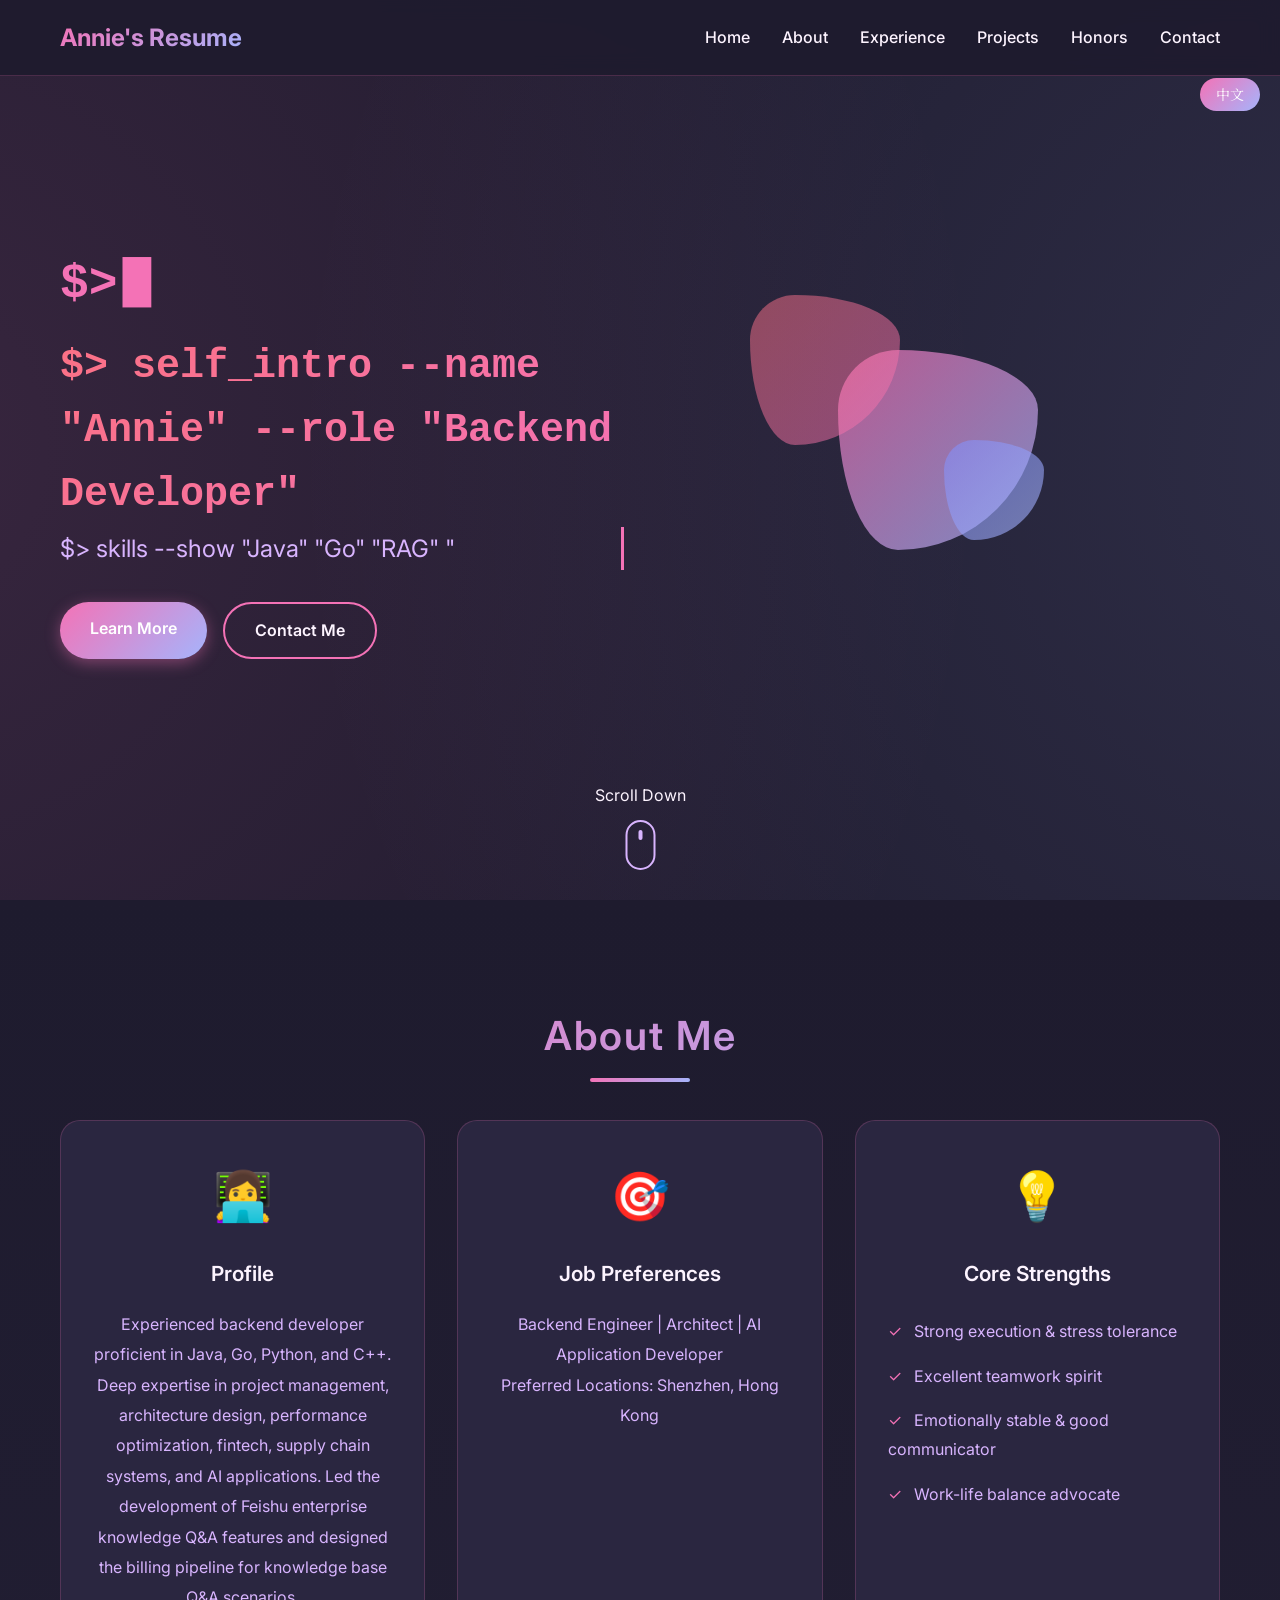
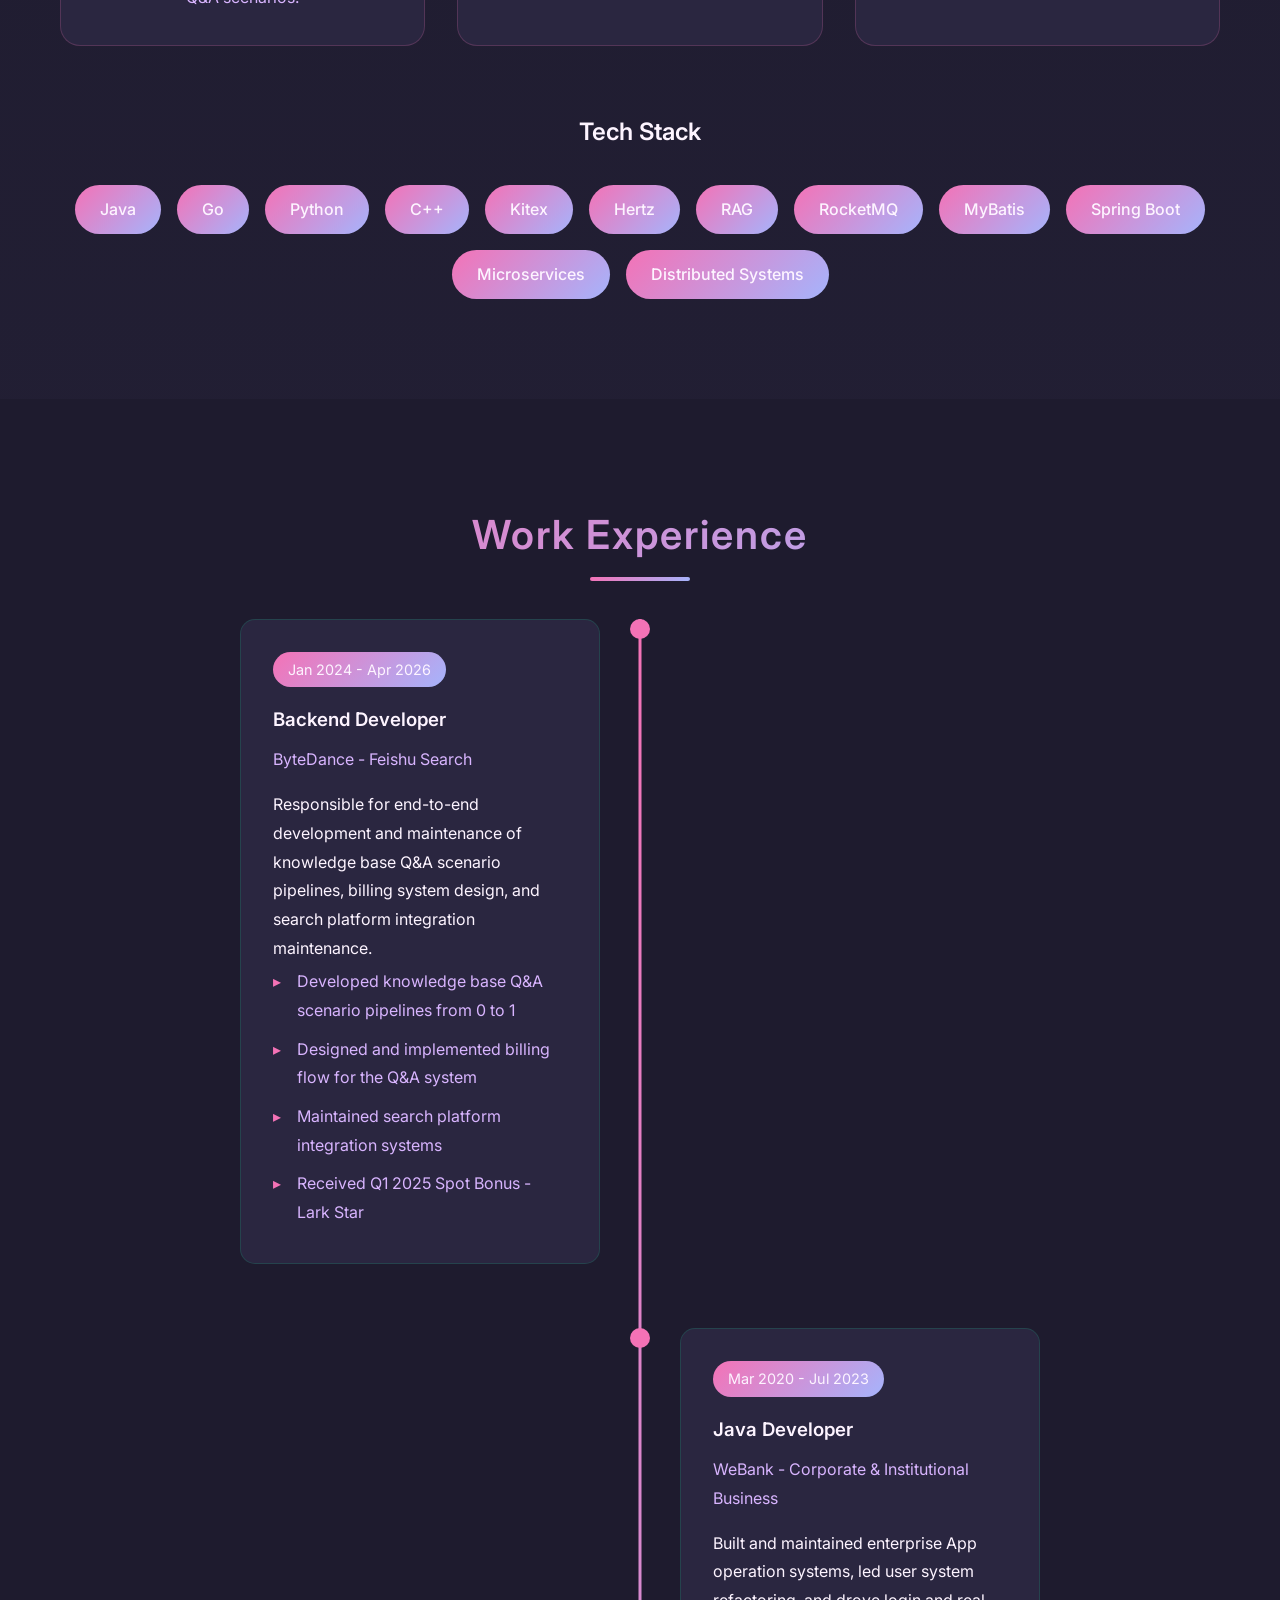
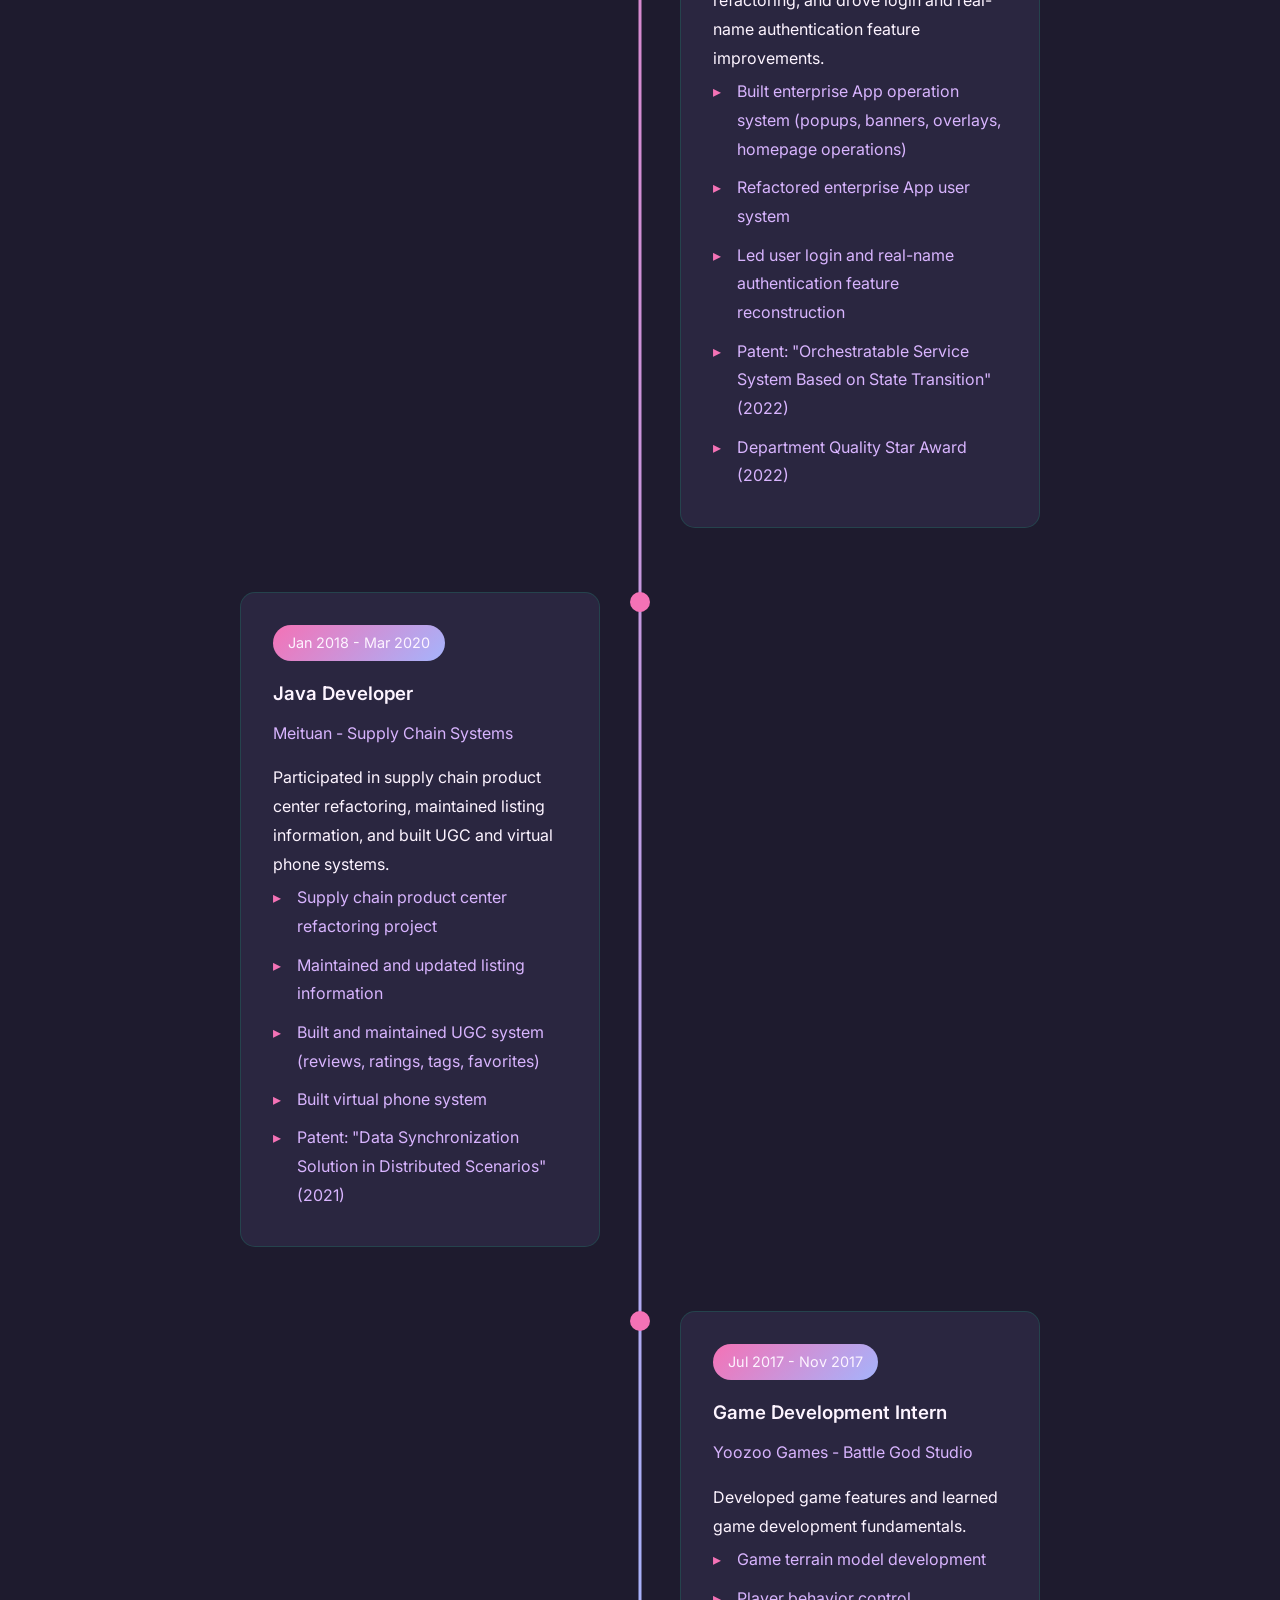
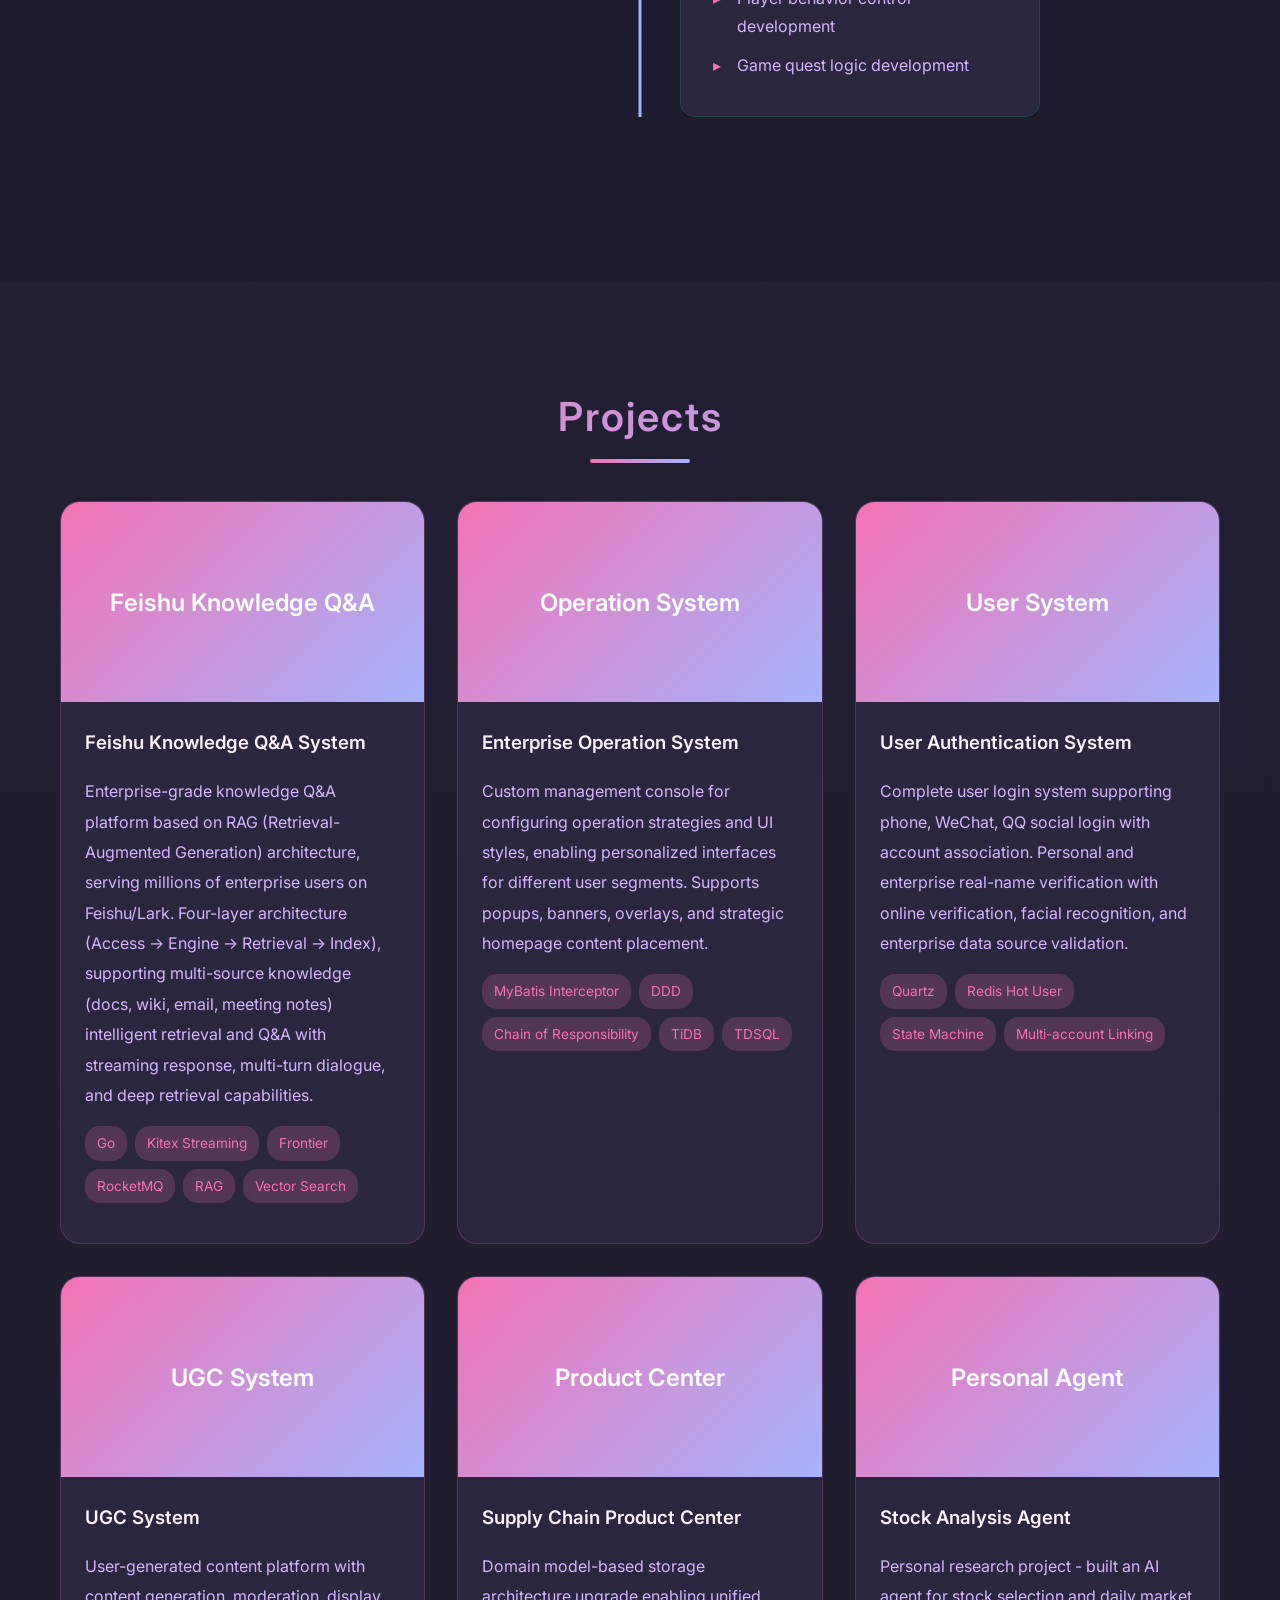
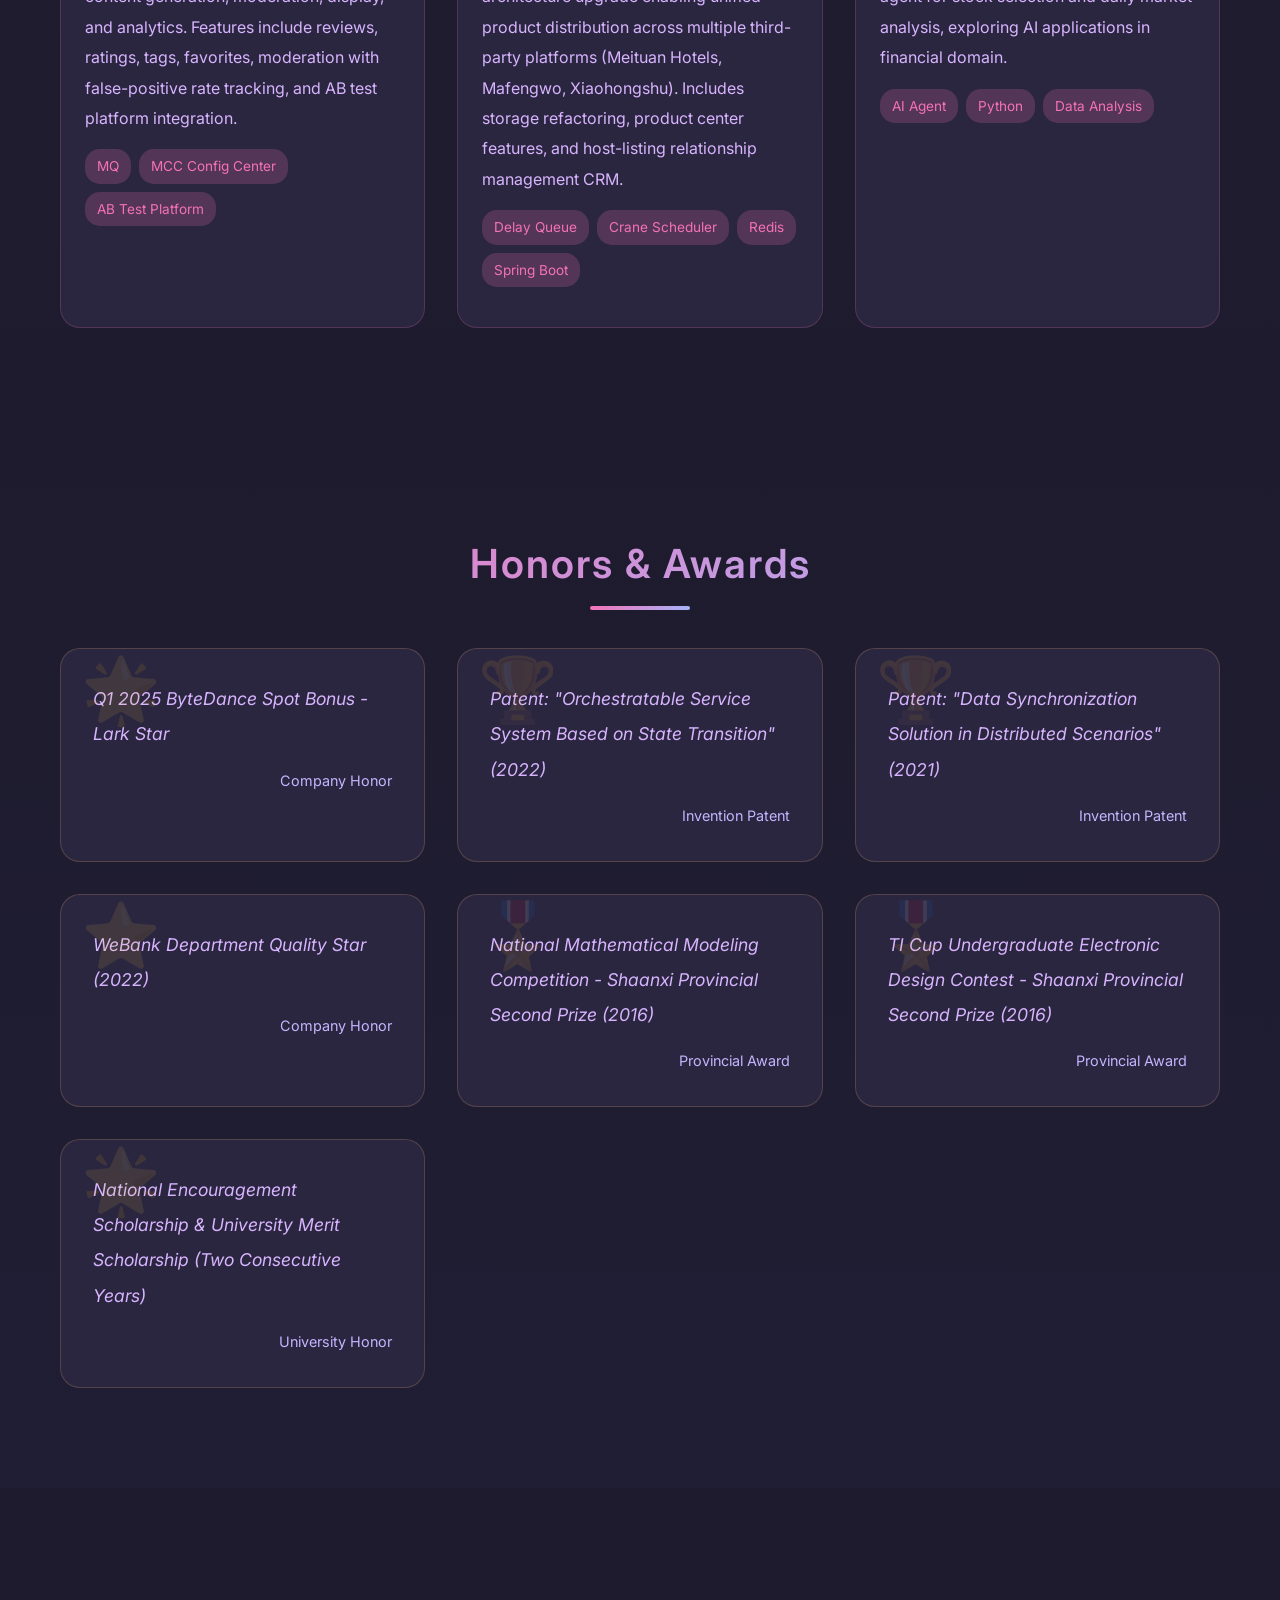
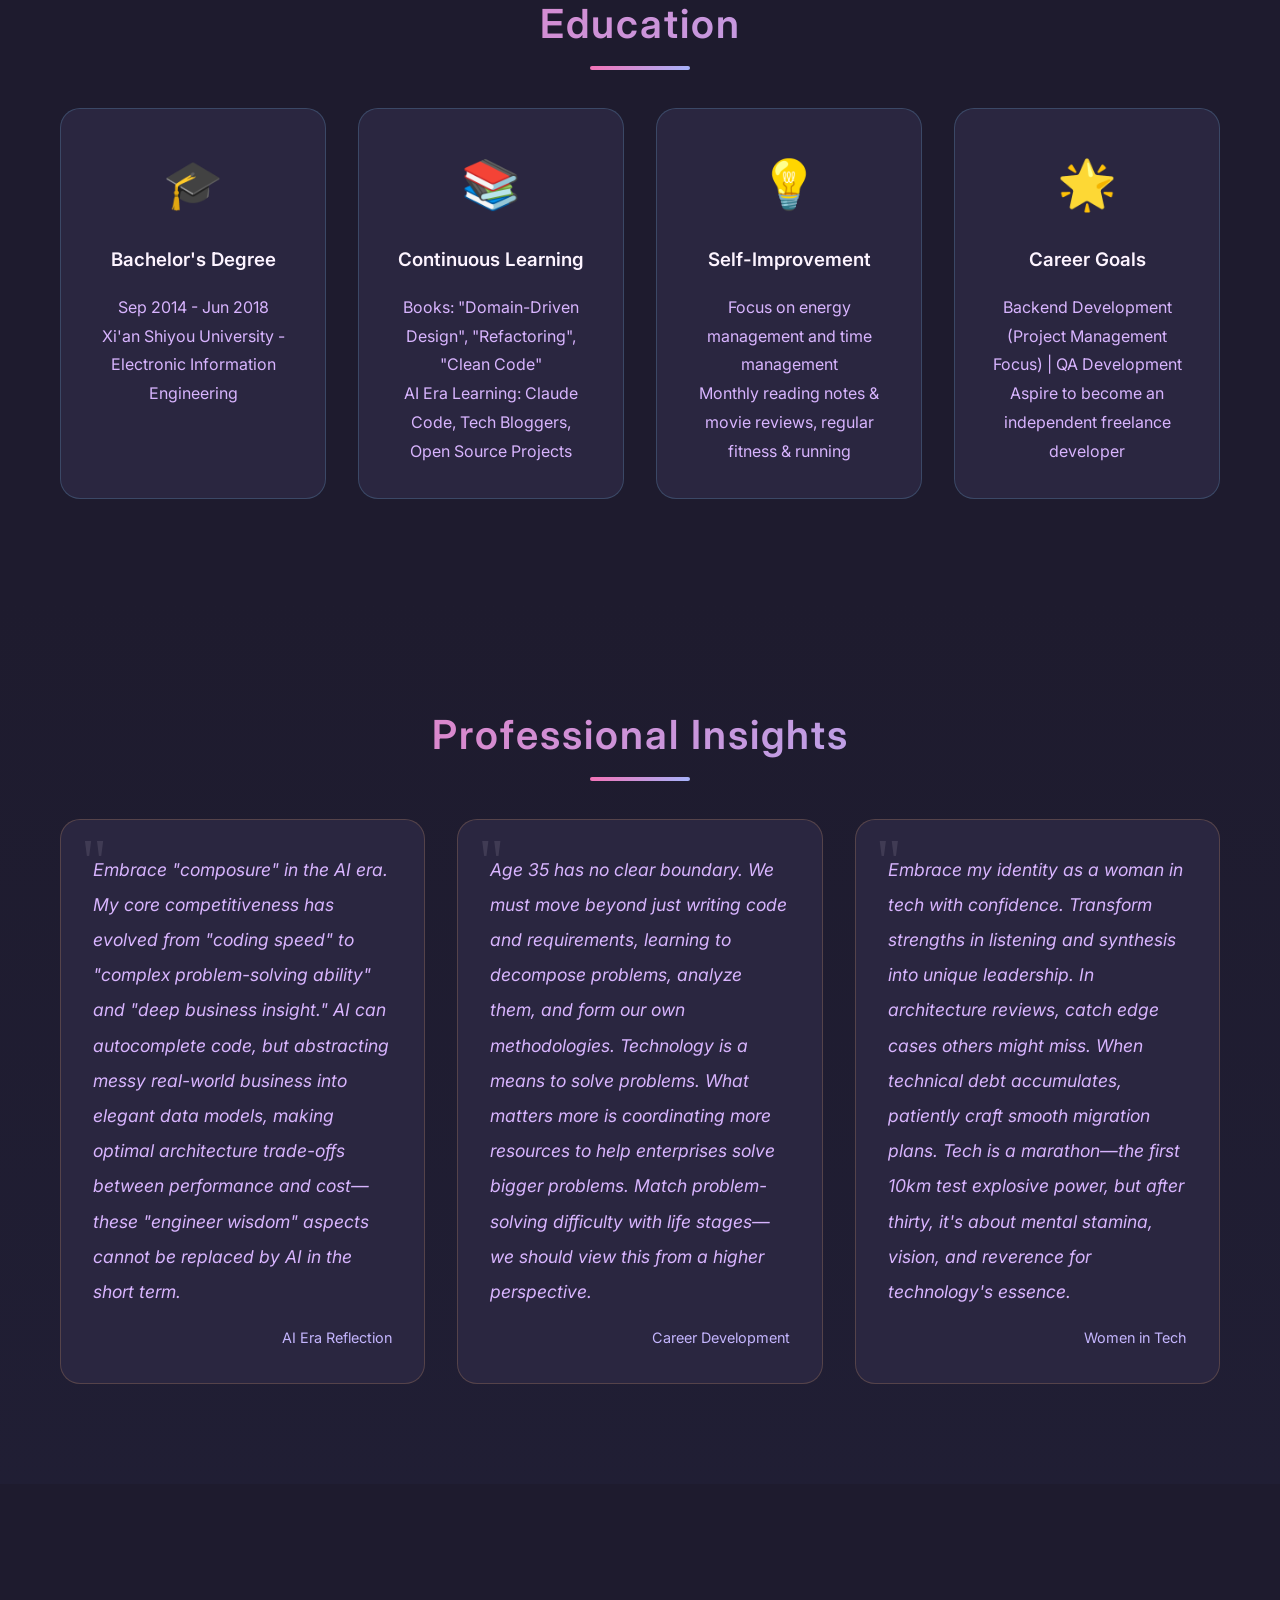
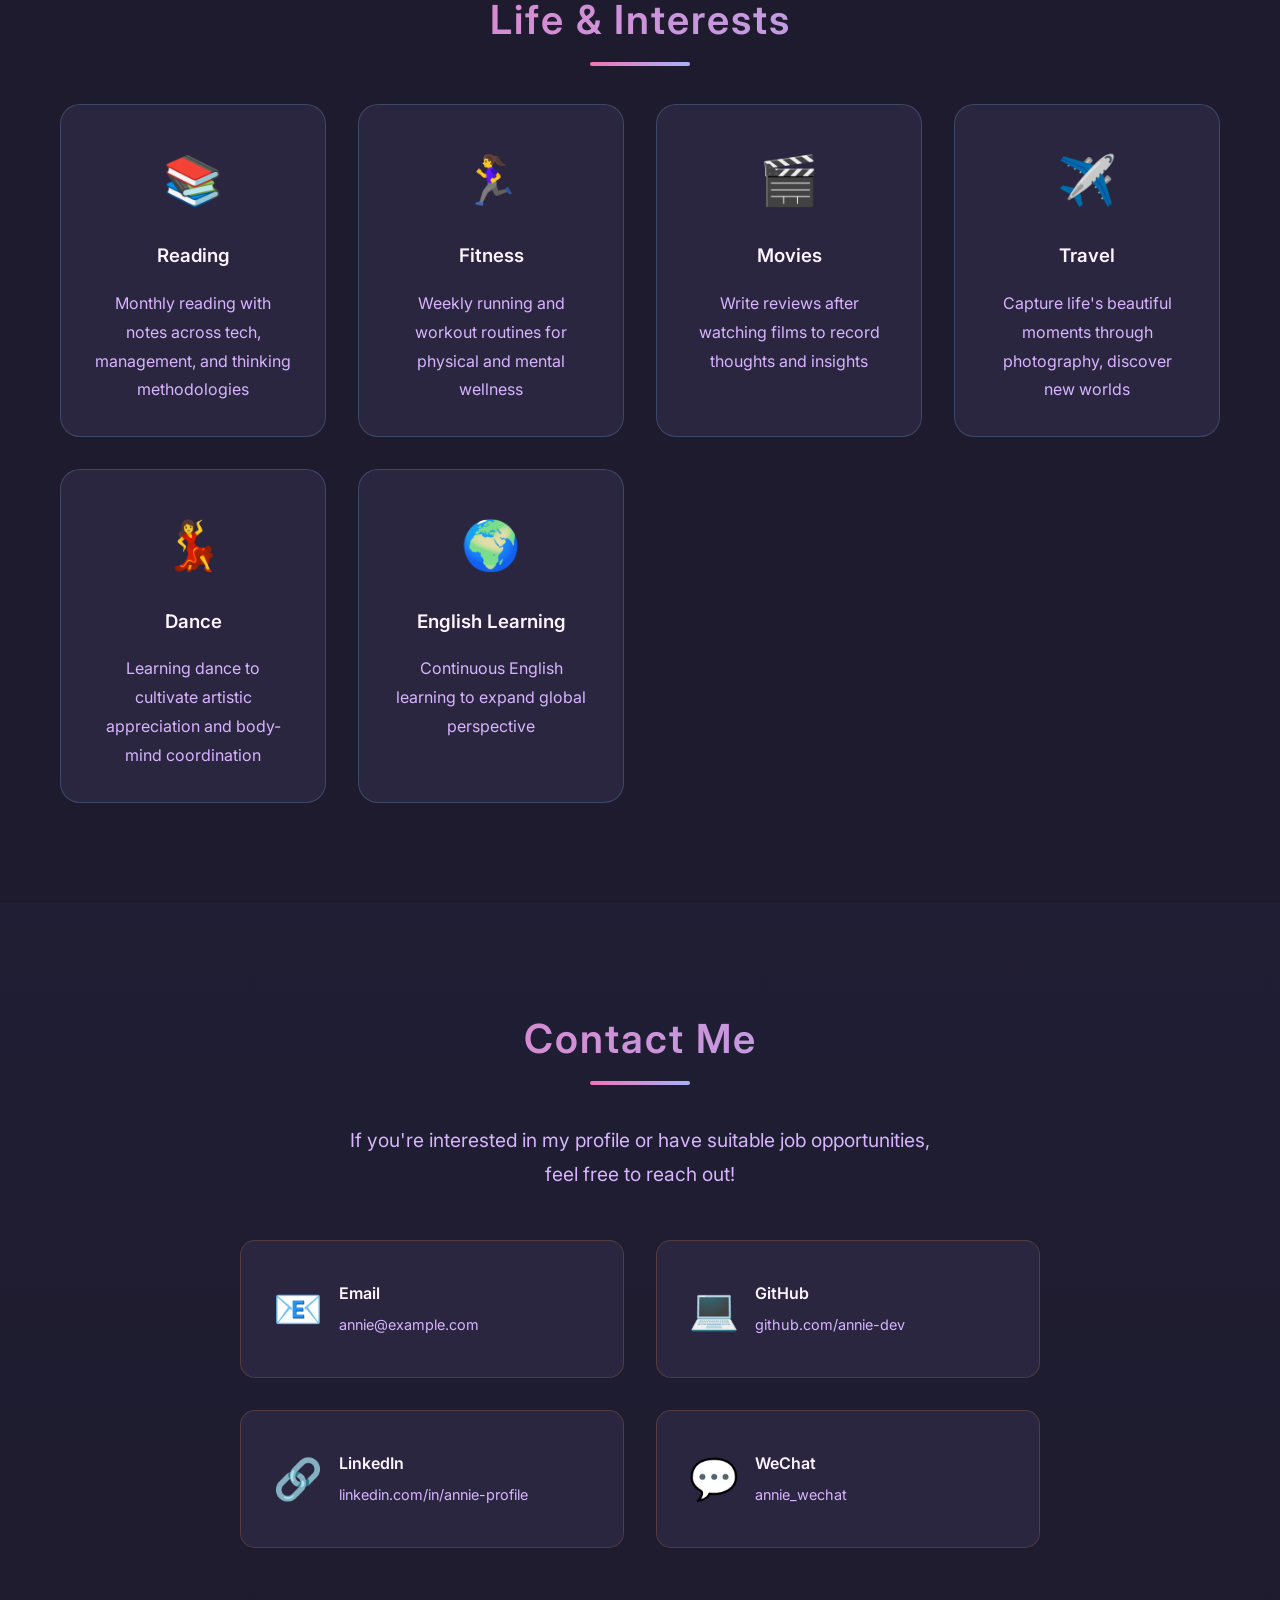
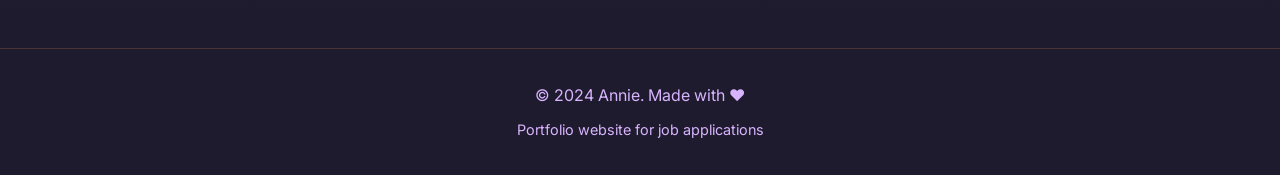
==== index_en.html @ bde9436e "Update: add terminal/geek style greeting" ====
<!DOCTYPE html>
<html lang="en">
<head>
    <meta charset="UTF-8">
    <meta name="viewport" content="width=device-width, initial-scale=1.0">
    <title>Annie - Backend Engineer Portfolio</title>
    <link rel="stylesheet" href="css/style.css">
    <link href="https://fonts.googleapis.com/css2?family=Noto+Serif+SC:wght@300;400;500;600;700&family=Inter:wght@300;400;500;600;700&display=swap" rel="stylesheet">
    <style>
        body {
            font-family: 'Inter', 'Noto Serif SC', sans-serif;
        }
        .lang-switch {
            position: fixed;
            top: 80px;
            right: 20px;
            z-index: 999;
        }
        .lang-switch a {
            padding: 8px 16px;
            background: var(--gradient-1);
            color: white;
            text-decoration: none;
            border-radius: 20px;
            font-size: 14px;
            transition: all 0.3s ease;
        }
        .lang-switch a:hover {
            transform: scale(1.05);
            box-shadow: 0 4px 15px rgba(251, 146, 60, 0.4);
        }
    </style>
</head>
<body>
    <!-- Language Switch -->
    <div class="lang-switch">
        <a href="index.html">中文</a>
    </div>

    <!-- Navigation -->
    <nav class="navbar">
        <div class="nav-container">
            <div class="logo">Annie's Resume</div>
            <ul class="nav-menu">
                <li><a href="#home">Home</a></li>
                <li><a href="#about">About</a></li>
                <li><a href="#experience">Experience</a></li>
                <li><a href="#projects">Projects</a></li>
                <li><a href="#honors">Honors</a></li>
                <li><a href="#contact">Contact</a></li>
            </ul>
            <div class="hamburger">
                <span></span>
                <span></span>
                <span></span>
            </div>
        </div>
    </nav>

    <!-- Hero Section -->
    <section id="home" class="hero">
        <div class="hero-content">
            <div class="hero-text">
                <h1 class="glitch terminal-text" data-text="$>">$></h1>
                <h2 class="name-reveal">$> self_intro --name "Annie" --role "Backend Developer"</h2>
                <p class="typing-text">Java/Go | AI Applications | Enterprise Systems</p>
                <div class="hero-buttons">
                    <a href="#about" class="btn btn-primary">Learn More</a>
                    <a href="#contact" class="btn btn-secondary">Contact Me</a>
                </div>
            </div>
            <div class="hero-visual">
                <div class="floating-shapes">
                    <div class="shape shape-1"></div>
                    <div class="shape shape-2"></div>
                    <div class="shape shape-3"></div>
                </div>
            </div>
        </div>
        <div class="scroll-indicator">
            <span>Scroll Down</span>
            <div class="mouse">
                <div class="wheel"></div>
            </div>
        </div>
    </section>

    <!-- About Section -->
    <section id="about" class="about">
        <div class="container">
            <h2 class="section-title">About Me</h2>
            <div class="about-content">
                <div class="about-card">
                    <div class="card-icon">👩‍💻</div>
                    <h3>Profile</h3>
                    <p>Experienced backend developer proficient in Java, Go, Python, and C++. Deep expertise in project management, architecture design, performance optimization, fintech, supply chain systems, and AI applications. Led the development of Feishu enterprise knowledge Q&A features and designed the billing pipeline for knowledge base Q&A scenarios.</p>
                </div>
                <div class="about-card">
                    <div class="card-icon">🎯</div>
                    <h3>Job Preferences</h3>
                    <p>Backend Engineer | Architect | AI Application Developer</p>
                    <p>Preferred Locations: Shenzhen, Hong Kong</p>
                </div>
                <div class="about-card">
                    <div class="card-icon">💡</div>
                    <h3>Core Strengths</h3>
                    <ul class="strengths-list">
                        <li>Strong execution & stress tolerance</li>
                        <li>Excellent teamwork spirit</li>
                        <li>Emotionally stable & good communicator</li>
                        <li>Work-life balance advocate</li>
                    </ul>
                </div>
            </div>
            <div class="skills-section">
                <h3>Tech Stack</h3>
                <div class="skills-container">
                    <div class="skill-tag">Java</div>
                    <div class="skill-tag">Go</div>
                    <div class="skill-tag">Python</div>
                    <div class="skill-tag">C++</div>
                    <div class="skill-tag">Kitex</div>
                    <div class="skill-tag">Hertz</div>
                    <div class="skill-tag">RAG</div>
                    <div class="skill-tag">RocketMQ</div>
                    <div class="skill-tag">MyBatis</div>
                    <div class="skill-tag">Spring Boot</div>
                    <div class="skill-tag">Microservices</div>
                    <div class="skill-tag">Distributed Systems</div>
                </div>
            </div>
        </div>
    </section>

    <!-- Experience Section -->
    <section id="experience" class="experience">
        <div class="container">
            <h2 class="section-title">Work Experience</h2>
            <div class="timeline">
                <div class="timeline-item">
                    <div class="timeline-dot"></div>
                    <div class="timeline-content">
                        <div class="timeline-date">Jan 2024 - Apr 2026</div>
                        <h3>Backend Developer</h3>
                        <h4>ByteDance - Feishu Search</h4>
                        <p>Responsible for end-to-end development and maintenance of knowledge base Q&A scenario pipelines, billing system design, and search platform integration maintenance.</p>
                        <ul>
                            <li>Developed knowledge base Q&A scenario pipelines from 0 to 1</li>
                            <li>Designed and implemented billing flow for the Q&A system</li>
                            <li>Maintained search platform integration systems</li>
                            <li>Received Q1 2025 Spot Bonus - Lark Star</li>
                        </ul>
                    </div>
                </div>
                <div class="timeline-item">
                    <div class="timeline-dot"></div>
                    <div class="timeline-content">
                        <div class="timeline-date">Mar 2020 - Jul 2023</div>
                        <h3>Java Developer</h3>
                        <h4>WeBank - Corporate & Institutional Business</h4>
                        <p>Built and maintained enterprise App operation systems, led user system refactoring, and drove login and real-name authentication feature improvements.</p>
                        <ul>
                            <li>Built enterprise App operation system (popups, banners, overlays, homepage operations)</li>
                            <li>Refactored enterprise App user system</li>
                            <li>Led user login and real-name authentication feature reconstruction</li>
                            <li>Patent: "Orchestratable Service System Based on State Transition" (2022)</li>
                            <li>Department Quality Star Award (2022)</li>
                        </ul>
                    </div>
                </div>
                <div class="timeline-item">
                    <div class="timeline-dot"></div>
                    <div class="timeline-content">
                        <div class="timeline-date">Jan 2018 - Mar 2020</div>
                        <h3>Java Developer</h3>
                        <h4>Meituan - Supply Chain Systems</h4>
                        <p>Participated in supply chain product center refactoring, maintained listing information, and built UGC and virtual phone systems.</p>
                        <ul>
                            <li>Supply chain product center refactoring project</li>
                            <li>Maintained and updated listing information</li>
                            <li>Built and maintained UGC system (reviews, ratings, tags, favorites)</li>
                            <li>Built virtual phone system</li>
                            <li>Patent: "Data Synchronization Solution in Distributed Scenarios" (2021)</li>
                        </ul>
                    </div>
                </div>
                <div class="timeline-item">
                    <div class="timeline-dot"></div>
                    <div class="timeline-content">
                        <div class="timeline-date">Jul 2017 - Nov 2017</div>
                        <h3>Game Development Intern</h3>
                        <h4>Yoozoo Games - Battle God Studio</h4>
                        <p>Developed game features and learned game development fundamentals.</p>
                        <ul>
                            <li>Game terrain model development</li>
                            <li>Player behavior control development</li>
                            <li>Game quest logic development</li>
                        </ul>
                    </div>
                </div>
            </div>
        </div>
    </section>

    <!-- Projects Section -->
    <section id="projects" class="projects">
        <div class="container">
            <h2 class="section-title">Projects</h2>
            <div class="projects-grid">
                <div class="project-card">
                    <div class="project-image">
                        <div class="placeholder-image">Feishu Knowledge Q&A</div>
                    </div>
                    <div class="project-content">
                        <h3>Feishu Knowledge Q&A System</h3>
                        <p class="project-desc">Enterprise-grade knowledge Q&A platform based on RAG (Retrieval-Augmented Generation) architecture, serving millions of enterprise users on Feishu/Lark. Four-layer architecture (Access → Engine → Retrieval → Index), supporting multi-source knowledge (docs, wiki, email, meeting notes) intelligent retrieval and Q&A with streaming response, multi-turn dialogue, and deep retrieval capabilities.</p>
                        <div class="project-tech">
                            <span>Go</span>
                            <span>Kitex Streaming</span>
                            <span>Frontier</span>
                            <span>RocketMQ</span>
                            <span>RAG</span>
                            <span>Vector Search</span>
                        </div>
                    </div>
                </div>
                <div class="project-card">
                    <div class="project-image">
                        <div class="placeholder-image">Operation System</div>
                    </div>
                    <div class="project-content">
                        <h3>Enterprise Operation System</h3>
                        <p class="project-desc">Custom management console for configuring operation strategies and UI styles, enabling personalized interfaces for different user segments. Supports popups, banners, overlays, and strategic homepage content placement.</p>
                        <div class="project-tech">
                            <span>MyBatis Interceptor</span>
                            <span>DDD</span>
                            <span>Chain of Responsibility</span>
                            <span>TiDB</span>
                            <span>TDSQL</span>
                        </div>
                    </div>
                </div>
                <div class="project-card">
                    <div class="project-image">
                        <div class="placeholder-image">User System</div>
                    </div>
                    <div class="project-content">
                        <h3>User Authentication System</h3>
                        <p class="project-desc">Complete user login system supporting phone, WeChat, QQ social login with account association. Personal and enterprise real-name verification with online verification, facial recognition, and enterprise data source validation.</p>
                        <div class="project-tech">
                            <span>Quartz</span>
                            <span>Redis Hot User</span>
                            <span>State Machine</span>
                            <span>Multi-account Linking</span>
                        </div>
                    </div>
                </div>
                <div class="project-card">
                    <div class="project-image">
                        <div class="placeholder-image">UGC System</div>
                    </div>
                    <div class="project-content">
                        <h3>UGC System</h3>
                        <p class="project-desc">User-generated content platform with content generation, moderation, display, and analytics. Features include reviews, ratings, tags, favorites, moderation with false-positive rate tracking, and AB test platform integration.</p>
                        <div class="project-tech">
                            <span>MQ</span>
                            <span>MCC Config Center</span>
                            <span>AB Test Platform</span>
                        </div>
                    </div>
                </div>
                <div class="project-card">
                    <div class="project-image">
                        <div class="placeholder-image">Product Center</div>
                    </div>
                    <div class="project-content">
                        <h3>Supply Chain Product Center</h3>
                        <p class="project-desc">Domain model-based storage architecture upgrade enabling unified product distribution across multiple third-party platforms (Meituan Hotels, Mafengwo, Xiaohongshu). Includes storage refactoring, product center features, and host-listing relationship management CRM.</p>
                        <div class="project-tech">
                            <span>Delay Queue</span>
                            <span>Crane Scheduler</span>
                            <span>Redis</span>
                            <span>Spring Boot</span>
                        </div>
                    </div>
                </div>
                <div class="project-card">
                    <div class="project-image">
                        <div class="placeholder-image">Personal Agent</div>
                    </div>
                    <div class="project-content">
                        <h3>Stock Analysis Agent</h3>
                        <p class="project-desc">Personal research project - built an AI agent for stock selection and daily market analysis, exploring AI applications in financial domain.</p>
                        <div class="project-tech">
                            <span>AI Agent</span>
                            <span>Python</span>
                            <span>Data Analysis</span>
                        </div>
                    </div>
                </div>
            </div>
        </div>
    </section>

    <!-- Honors Section -->
    <section id="honors" class="insights">
        <div class="container">
            <h2 class="section-title">Honors & Awards</h2>
            <div class="insights-grid">
                <div class="insight-card">
                    <div class="insight-quote">🌟</div>
                    <p class="insight-text">Q1 2025 ByteDance Spot Bonus - Lark Star</p>
                    <div class="insight-date">Company Honor</div>
                </div>
                <div class="insight-card">
                    <div class="insight-quote">🏆</div>
                    <p class="insight-text">Patent: "Orchestratable Service System Based on State Transition" (2022)</p>
                    <div class="insight-date">Invention Patent</div>
                </div>
                <div class="insight-card">
                    <div class="insight-quote">🏆</div>
                    <p class="insight-text">Patent: "Data Synchronization Solution in Distributed Scenarios" (2021)</p>
                    <div class="insight-date">Invention Patent</div>
                </div>
                <div class="insight-card">
                    <div class="insight-quote">⭐</div>
                    <p class="insight-text">WeBank Department Quality Star (2022)</p>
                    <div class="insight-date">Company Honor</div>
                </div>
                <div class="insight-card">
                    <div class="insight-quote">🎖️</div>
                    <p class="insight-text">National Mathematical Modeling Competition - Shaanxi Provincial Second Prize (2016)</p>
                    <div class="insight-date">Provincial Award</div>
                </div>
                <div class="insight-card">
                    <div class="insight-quote">🎖️</div>
                    <p class="insight-text">TI Cup Undergraduate Electronic Design Contest - Shaanxi Provincial Second Prize (2016)</p>
                    <div class="insight-date">Provincial Award</div>
                </div>
                <div class="insight-card">
                    <div class="insight-quote">🌟</div>
                    <p class="insight-text">National Encouragement Scholarship & University Merit Scholarship (Two Consecutive Years)</p>
                    <div class="insight-date">University Honor</div>
                </div>
            </div>
        </div>
    </section>

    <!-- Education Section -->
    <section id="education" class="learning">
        <div class="container">
            <h2 class="section-title">Education</h2>
            <div class="learning-content">
                <div class="learning-item">
                    <div class="learning-icon">🎓</div>
                    <h3>Bachelor's Degree</h3>
                    <p>Sep 2014 - Jun 2018</p>
                    <p>Xi'an Shiyou University - Electronic Information Engineering</p>
                </div>
                <div class="learning-item">
                    <div class="learning-icon">📚</div>
                    <h3>Continuous Learning</h3>
                    <p>Books: "Domain-Driven Design", "Refactoring", "Clean Code"</p>
                    <p>AI Era Learning: Claude Code, Tech Bloggers, Open Source Projects</p>
                </div>
                <div class="learning-item">
                    <div class="learning-icon">💡</div>
                    <h3>Self-Improvement</h3>
                    <p>Focus on energy management and time management</p>
                    <p>Monthly reading notes & movie reviews, regular fitness & running</p>
                </div>
                <div class="learning-item">
                    <div class="learning-icon">🌟</div>
                    <h3>Career Goals</h3>
                    <p>Backend Development (Project Management Focus) | QA Development</p>
                    <p>Aspire to become an independent freelance developer</p>
                </div>
            </div>
        </div>
    </section>

    <!-- Insights Section -->
    <section id="insights-section" class="insights">
        <div class="container">
            <h2 class="section-title">Professional Insights</h2>
            <div class="insights-grid">
                <div class="insight-card">
                    <div class="insight-quote">"</div>
                    <p class="insight-text">Embrace "composure" in the AI era. My core competitiveness has evolved from "coding speed" to "complex problem-solving ability" and "deep business insight." AI can autocomplete code, but abstracting messy real-world business into elegant data models, making optimal architecture trade-offs between performance and cost—these "engineer wisdom" aspects cannot be replaced by AI in the short term.</p>
                    <div class="insight-date">AI Era Reflection</div>
                </div>
                <div class="insight-card">
                    <div class="insight-quote">"</div>
                    <p class="insight-text">Age 35 has no clear boundary. We must move beyond just writing code and requirements, learning to decompose problems, analyze them, and form our own methodologies. Technology is a means to solve problems. What matters more is coordinating more resources to help enterprises solve bigger problems. Match problem-solving difficulty with life stages—we should view this from a higher perspective.</p>
                    <div class="insight-date">Career Development</div>
                </div>
                <div class="insight-card">
                    <div class="insight-quote">"</div>
                    <p class="insight-text">Embrace my identity as a woman in tech with confidence. Transform strengths in listening and synthesis into unique leadership. In architecture reviews, catch edge cases others might miss. When technical debt accumulates, patiently craft smooth migration plans. Tech is a marathon—the first 10km test explosive power, but after thirty, it's about mental stamina, vision, and reverence for technology's essence.</p>
                    <div class="insight-date">Women in Tech</div>
                </div>
            </div>
        </div>
    </section>

    <!-- Life Section -->
    <section id="life" class="life">
        <div class="container">
            <h2 class="section-title">Life & Interests</h2>
            <div class="life-gallery">
                <div class="life-item">
                    <div class="life-icon">📚</div>
                    <h3>Reading</h3>
                    <p>Monthly reading with notes across tech, management, and thinking methodologies</p>
                </div>
                <div class="life-item">
                    <div class="life-icon">🏃‍♀️</div>
                    <h3>Fitness</h3>
                    <p>Weekly running and workout routines for physical and mental wellness</p>
                </div>
                <div class="life-item">
                    <div class="life-icon">🎬</div>
                    <h3>Movies</h3>
                    <p>Write reviews after watching films to record thoughts and insights</p>
                </div>
                <div class="life-item">
                    <div class="life-icon">✈️</div>
                    <h3>Travel</h3>
                    <p>Capture life's beautiful moments through photography, discover new worlds</p>
                </div>
                <div class="life-item">
                    <div class="life-icon">💃</div>
                    <h3>Dance</h3>
                    <p>Learning dance to cultivate artistic appreciation and body-mind coordination</p>
                </div>
                <div class="life-item">
                    <div class="life-icon">🌍</div>
                    <h3>English Learning</h3>
                    <p>Continuous English learning to expand global perspective</p>
                </div>
            </div>
        </div>
    </section>

    <!-- Contact Section -->
    <section id="contact" class="contact">
        <div class="container">
            <h2 class="section-title">Contact Me</h2>
            <div class="contact-content">
                <p class="contact-intro">If you're interested in my profile or have suitable job opportunities, feel free to reach out!</p>
                <div class="contact-methods">
                    <a href="mailto:annie@example.com" class="contact-item">
                        <div class="contact-icon">📧</div>
                        <div class="contact-info">
                            <h4>Email</h4>
                            <p>annie@example.com</p>
                        </div>
                    </a>
                    <a href="https://github.com/annie-dev" target="_blank" class="contact-item">
                        <div class="contact-icon">💻</div>
                        <div class="contact-info">
                            <h4>GitHub</h4>
                            <p>github.com/annie-dev</p>
                        </div>
                    </a>
                    <a href="https://linkedin.com/in/annie-profile" target="_blank" class="contact-item">
                        <div class="contact-icon">🔗</div>
                        <div class="contact-info">
                            <h4>LinkedIn</h4>
                            <p>linkedin.com/in/annie-profile</p>
                        </div>
                    </a>
                    <a href="#" class="contact-item">
                        <div class="contact-icon">💬</div>
                        <div class="contact-info">
                            <h4>WeChat</h4>
                            <p>annie_wechat</p>
                        </div>
                    </a>
                </div>
            </div>
        </div>
    </section>

    <!-- Footer -->
    <footer class="footer">
        <div class="container">
            <p>&copy; 2024 Annie. Made with ❤️</p>
            <p class="footer-note">Portfolio website for job applications</p>
        </div>
    </footer>

    <script src="js/main.js"></script>
    <script>
        // Update typing text for English version
        const typingTextsEn = [
            '$> skills --show "Java" "Go" "RAG" "Microservices"',
            '$> experience --company "ByteDance" "WeBank" "Meituan"',
            '$> projects --list --type "Knowledge Q&A" "Enterprise Systems"'
        ];
    </script>
</body>
</html>
---- css/style.css ----
/* ==================== 全局样式 - 清爽冰淇淋色调 ==================== */
:root {
    /* 冰淇淋色调 - 粉蓝紫温柔配色 */
    --primary-color: #f472b6;
    --secondary-color: #a5b4fc;
    --accent-color: #c4b5fd;
    --dark-bg: #1e1b2e;
    --card-bg: #2a2640;
    --text-primary: #fdf4ff;
    --text-secondary: #d8b4fe;
    --gradient-1: linear-gradient(135deg, #f472b6, #a5b4fc);
    --gradient-2: linear-gradient(135deg, #fb7185, #f472b6);
    --gradient-3: linear-gradient(135deg, #818cf8, #a5b4fc);
}

* {
    margin: 0;
    padding: 0;
    box-sizing: border-box;
}

html {
    scroll-behavior: smooth;
}

body {
    /* 优雅衬线字体 */
    font-family: 'Noto Serif SC', 'Source Han Serif CN', 'STSong', 'SimSun', serif;
    background: var(--dark-bg);
    color: var(--text-primary);
    line-height: 1.8;
    overflow-x: hidden;
    cursor: none; /* 隐藏默认鼠标，使用自定义粒子效果 */
}

/* 自定义鼠标光标容器 */
.cursor-particles {
    position: fixed;
    top: 0;
    left: 0;
    width: 100%;
    height: 100%;
    pointer-events: none;
    z-index: 9999;
}

.particle {
    position: absolute;
    width: 8px;
    height: 8px;
    background: linear-gradient(135deg, #f472b6, #a5b4fc);
    border-radius: 50%;
    pointer-events: none;
    animation: particleFade 1s ease-out forwards;
}

@keyframes particleFade {
    0% {
        opacity: 1;
        transform: scale(1);
    }
    100% {
        opacity: 0;
        transform: scale(0);
    }
}

.container {
    max-width: 1200px;
    margin: 0 auto;
    padding: 0 20px;
}

.section-title {
    font-size: 2.5rem;
    text-align: center;
    margin-bottom: 3rem;
    background: var(--gradient-1);
    -webkit-background-clip: text;
    -webkit-text-fill-color: transparent;
    background-clip: text;
    position: relative;
    font-weight: 600;
    letter-spacing: 0.05em;
}

.section-title::after {
    content: '';
    position: absolute;
    bottom: -10px;
    left: 50%;
    transform: translateX(-50%);
    width: 100px;
    height: 4px;
    background: var(--gradient-1);
    border-radius: 2px;
}

/* ==================== 导航栏 ==================== */
.navbar {
    position: fixed;
    top: 0;
    width: 100%;
    background: rgba(30, 27, 46, 0.9);
    backdrop-filter: blur(10px);
    z-index: 1000;
    border-bottom: 1px solid rgba(244, 114, 182, 0.2);
}

.nav-container {
    max-width: 1200px;
    margin: 0 auto;
    padding: 1rem 20px;
    display: flex;
    justify-content: space-between;
    align-items: center;
}

.logo {
    font-size: 1.5rem;
    font-weight: 700;
    background: var(--gradient-1);
    -webkit-background-clip: text;
    -webkit-text-fill-color: transparent;
    background-clip: text;
}

.nav-menu {
    display: flex;
    list-style: none;
    gap: 2rem;
}

.nav-menu a {
    color: var(--text-primary);
    text-decoration: none;
    font-weight: 500;
    transition: all 0.3s ease;
    position: relative;
}

.nav-menu a::after {
    content: '';
    position: absolute;
    bottom: -5px;
    left: 0;
    width: 0;
    height: 2px;
    background: var(--gradient-1);
    transition: width 0.3s ease;
}

.nav-menu a:hover::after {
    width: 100%;
}

.hamburger {
    display: none;
    flex-direction: column;
    gap: 5px;
    cursor: pointer;
}

.hamburger span {
    width: 25px;
    height: 3px;
    background: var(--text-primary);
    transition: all 0.3s ease;
    border-radius: 2px;
}

/* ==================== 英雄区 ==================== */
.hero {
    min-height: 100vh;
    display: flex;
    flex-direction: column;
    justify-content: center;
    align-items: center;
    position: relative;
    overflow: hidden;
}

.hero::before {
    content: '';
    position: absolute;
    top: -50%;
    left: -50%;
    width: 200%;
    height: 200%;
    background: radial-gradient(circle at 20% 50%, rgba(244, 114, 182, 0.12), transparent 50%),
                radial-gradient(circle at 80% 50%, rgba(165, 180, 252, 0.12), transparent 50%);
    animation: rotate 30s linear infinite;
}

@keyframes rotate {
    0% { transform: rotate(0deg); }
    100% { transform: rotate(360deg); }
}

.hero-content {
    display: grid;
    grid-template-columns: 1fr 1fr;
    gap: 2rem;
    max-width: 1200px;
    padding: 0 20px;
    width: 100%;
    align-items: center;
    z-index: 1;
}

.hero-text h1 {
    font-size: 3rem;
    margin-bottom: 0.5rem;
    font-weight: 600;
}

.glitch {
    position: relative;
    animation: glitch 2s infinite;
}

@keyframes glitch {
    0%, 90%, 100% { transform: translate(0); }
    92% { transform: translate(-2px, 2px); }
    94% { transform: translate(2px, -2px); }
    96% { transform: translate(-2px, -2px); }
    98% { transform: translate(2px, 2px); }
}

.name-reveal {
    font-size: 2.5rem;
    background: var(--gradient-2);
    -webkit-background-clip: text;
    -webkit-text-fill-color: transparent;
    background-clip: text;
    animation: fadeInUp 1s ease;
    font-weight: 700;
    font-family: 'Courier New', 'Monaco', 'Consolas', monospace;
    line-height: 1.6;
}

/* 终端风格文字 */
.terminal-text {
    font-family: 'Courier New', 'Monaco', 'Consolas', monospace;
    font-size: 2rem;
    color: var(--primary-color);
}

/* 终端光标效果 */
.terminal-text::after {
    content: '█';
    animation: blinkCursor 1s infinite;
    margin-left: 5px;
}

@keyframes blinkCursor {
    0%, 50% { opacity: 1; }
    51%, 100% { opacity: 0; }
}

@keyframes fadeInUp {
    from {
        opacity: 0;
        transform: translateY(30px);
    }
    to {
        opacity: 1;
        transform: translateY(0);
    }
}

.typing-text {
    font-size: 1.5rem;
    color: var(--text-secondary);
    margin-bottom: 2rem;
    overflow: hidden;
    border-right: 3px solid var(--primary-color);
    white-space: nowrap;
    animation: typing 3s steps(30) 1s forwards, blink 0.75s step-end infinite;
}

@keyframes typing {
    from { width: 0; }
    to { width: 100%; }
}

@keyframes blink {
    50% { border-color: transparent; }
}

.hero-buttons {
    display: flex;
    gap: 1rem;
    flex-wrap: wrap;
}

.btn {
    padding: 12px 30px;
    border-radius: 50px;
    text-decoration: none;
    font-weight: 600;
    transition: all 0.3s ease;
    display: inline-block;
}

.btn-primary {
    background: var(--gradient-1);
    color: white;
    box-shadow: 0 4px 15px rgba(244, 114, 182, 0.4);
}

.btn-primary:hover {
    transform: translateY(-3px);
    box-shadow: 0 6px 20px rgba(244, 114, 182, 0.6);
}

.btn-secondary {
    background: transparent;
    color: var(--text-primary);
    border: 2px solid var(--primary-color);
}

.btn-secondary:hover {
    background: var(--primary-color);
    transform: translateY(-3px);
}

/* 浮动图形 */
.hero-visual {
    position: relative;
    height: 400px;
}

.floating-shapes {
    position: relative;
    width: 100%;
    height: 100%;
}

.shape {
    position: absolute;
    border-radius: 30% 70% 70% 30% / 30% 30% 70% 70%;
    animation: float 8s ease-in-out infinite;
}

.shape-1 {
    width: 200px;
    height: 200px;
    background: var(--gradient-1);
    top: 50%;
    left: 50%;
    transform: translate(-50%, -50%);
    animation-delay: 0s;
    opacity: 0.7;
}

.shape-2 {
    width: 150px;
    height: 150px;
    background: var(--gradient-2);
    top: 30%;
    left: 30%;
    animation-delay: 2s;
    opacity: 0.5;
}

.shape-3 {
    width: 100px;
    height: 100px;
    background: var(--gradient-3);
    top: 60%;
    left: 60%;
    animation-delay: 4s;
    opacity: 0.6;
}

@keyframes float {
    0%, 100% { transform: translateY(0) rotate(0deg); }
    33% { transform: translateY(-20px) rotate(5deg); }
    66% { transform: translateY(20px) rotate(-5deg); }
}

/* 滚动指示器 */
.scroll-indicator {
    position: absolute;
    bottom: 30px;
    left: 50%;
    transform: translateX(-50%);
    text-align: center;
    animation: bounce 2s infinite;
}

@keyframes bounce {
    0%, 20%, 50%, 80%, 100% { transform: translateX(-50%) translateY(0); }
    40% { transform: translateX(-50%) translateY(-10px); }
    60% { transform: translateX(-50%) translateY(-5px); }
}

.mouse {
    width: 30px;
    height: 50px;
    border: 2px solid var(--text-secondary);
    border-radius: 15px;
    margin: 10px auto 0;
    position: relative;
}

.wheel {
    width: 4px;
    height: 10px;
    background: var(--text-secondary);
    border-radius: 2px;
    position: absolute;
    top: 8px;
    left: 50%;
    transform: translateX(-50%);
    animation: scroll 2s infinite;
}

@keyframes scroll {
    0% { opacity: 1; top: 8px; }
    100% { opacity: 0; top: 25px; }
}

/* ==================== 关于我 ==================== */
.about {
    padding: 100px 0;
    background: linear-gradient(180deg, var(--dark-bg) 0%, rgba(42, 38, 64, 0.3) 100%);
}

.about-content {
    display: grid;
    grid-template-columns: repeat(auto-fit, minmax(300px, 1fr));
    gap: 2rem;
    margin-bottom: 4rem;
}

.about-card {
    background: var(--card-bg);
    padding: 2rem;
    border-radius: 20px;
    text-align: center;
    transition: all 0.3s ease;
    border: 1px solid rgba(244, 114, 182, 0.2);
    position: relative;
    overflow: hidden;
}

.about-card::before {
    content: '';
    position: absolute;
    top: 0;
    left: 0;
    width: 100%;
    height: 100%;
    background: var(--gradient-1);
    opacity: 0;
    transition: opacity 0.3s ease;
}

.about-card:hover {
    transform: translateY(-10px);
    box-shadow: 0 20px 40px rgba(244, 114, 182, 0.3);
}

.about-card:hover::before {
    opacity: 0.1;
}

.card-icon {
    font-size: 3rem;
    margin-bottom: 1rem;
}

.about-card h3 {
    margin-bottom: 1rem;
    font-size: 1.3rem;
    font-weight: 600;
}

.about-card p {
    color: var(--text-secondary);
    line-height: 1.9;
}

.strengths-list {
    list-style: none;
    text-align: left;
    display: inline-block;
}

.strengths-list li {
    padding: 0.5rem 0;
    color: var(--text-secondary);
}

.strengths-list li::before {
    content: '✓ ';
    color: var(--primary-color);
    margin-right: 0.5rem;
}

/* 技能标签 */
.skills-section {
    text-align: center;
}

.skills-section h3 {
    margin-bottom: 2rem;
    font-size: 1.5rem;
    font-weight: 600;
}

.skills-container {
    display: flex;
    flex-wrap: wrap;
    gap: 1rem;
    justify-content: center;
}

.skill-tag {
    background: var(--gradient-1);
    padding: 10px 25px;
    border-radius: 25px;
    font-weight: 500;
    transition: all 0.3s ease;
    cursor: default;
}

.skill-tag:hover {
    transform: scale(1.1);
    box-shadow: 0 5px 20px rgba(16, 185, 129, 0.4);
}

/* ==================== 工作经历 ==================== */
.experience {
    padding: 100px 0;
}

.timeline {
    position: relative;
    max-width: 800px;
    margin: 0 auto;
}

.timeline::before {
    content: '';
    position: absolute;
    left: 50%;
    transform: translateX(-50%);
    width: 3px;
    height: 100%;
    background: var(--gradient-1);
}

.timeline-item {
    position: relative;
    margin-bottom: 4rem;
    width: 50%;
}

.timeline-item:nth-child(odd) {
    left: 0;
    padding-right: 40px;
}

.timeline-item:nth-child(even) {
    left: 50%;
    padding-left: 40px;
}

.timeline-dot {
    position: absolute;
    width: 20px;
    height: 20px;
    background: var(--primary-color);
    border-radius: 50%;
    top: 0;
}

.timeline-item:nth-child(odd) .timeline-dot {
    right: -10px;
}

.timeline-item:nth-child(even) .timeline-dot {
    left: -10px;
}

.timeline-content {
    background: var(--card-bg);
    padding: 2rem;
    border-radius: 15px;
    border: 1px solid rgba(16, 185, 129, 0.2);
    transition: all 0.3s ease;
}

.timeline-content:hover {
    transform: translateY(-5px);
    box-shadow: 0 10px 30px rgba(16, 185, 129, 0.2);
}

.timeline-date {
    display: inline-block;
    background: var(--gradient-1);
    padding: 5px 15px;
    border-radius: 20px;
    font-size: 0.9rem;
    margin-bottom: 1rem;
}

.timeline-content h3 {
    margin-bottom: 0.5rem;
    font-weight: 600;
}

.timeline-content h4 {
    color: var(--text-secondary);
    margin-bottom: 1rem;
    font-weight: 400;
}

.timeline-content ul {
    list-style: none;
    padding-left: 0;
}

.timeline-content li {
    padding: 0.3rem 0;
    color: var(--text-secondary);
    position: relative;
    padding-left: 1.5rem;
}

.timeline-content li::before {
    content: '▸';
    position: absolute;
    left: 0;
    color: var(--primary-color);
}

/* ==================== 项目经验 ==================== */
.projects {
    padding: 100px 0;
    background: linear-gradient(180deg, rgba(42, 38, 64, 0.3) 0%, var(--dark-bg) 100%);
}

.projects-grid {
    display: grid;
    grid-template-columns: repeat(auto-fit, minmax(320px, 1fr));
    gap: 2rem;
}

.project-card {
    background: var(--card-bg);
    border-radius: 20px;
    overflow: hidden;
    border: 1px solid rgba(244, 114, 182, 0.2);
    transition: all 0.3s ease;
}

.project-card:hover {
    transform: translateY(-10px);
    box-shadow: 0 20px 40px rgba(244, 114, 182, 0.3);
}

.project-image {
    height: 200px;
    overflow: hidden;
}

.placeholder-image {
    width: 100%;
    height: 100%;
    background: var(--gradient-1);
    display: flex;
    align-items: center;
    justify-content: center;
    font-size: 1.5rem;
    font-weight: 600;
    color: white;
}

.project-content {
    padding: 1.5rem;
}

.project-content h3 {
    margin-bottom: 1rem;
    font-weight: 600;
}

.project-desc {
    color: var(--text-secondary);
    margin-bottom: 1rem;
    line-height: 1.9;
}

.project-tech {
    display: flex;
    flex-wrap: wrap;
    gap: 0.5rem;
    margin-bottom: 1rem;
}

.project-tech span {
    background: rgba(244, 114, 182, 0.2);
    padding: 5px 12px;
    border-radius: 15px;
    font-size: 0.85rem;
    color: var(--primary-color);
}

.project-link {
    color: var(--primary-color);
    text-decoration: none;
    font-weight: 600;
    transition: all 0.3s ease;
}

.project-link:hover {
    color: var(--accent-color);
}

/* ==================== 自主学习 ==================== */
.learning {
    padding: 100px 0;
}

.learning-content {
    display: grid;
    grid-template-columns: repeat(auto-fit, minmax(250px, 1fr));
    gap: 2rem;
}

.learning-item {
    background: var(--card-bg);
    padding: 2rem;
    border-radius: 20px;
    text-align: center;
    border: 1px solid rgba(125, 211, 252, 0.2);
    transition: all 0.3s ease;
}

.learning-item:hover {
    transform: translateY(-5px);
    box-shadow: 0 15px 35px rgba(125, 211, 252, 0.3);
    border-color: var(--secondary-color);
}

.learning-icon {
    font-size: 3rem;
    margin-bottom: 1rem;
}

.learning-item h3 {
    margin-bottom: 1rem;
    font-weight: 600;
}

.learning-item p {
    color: var(--text-secondary);
}

/* ==================== 感悟体验 ==================== */
.insights {
    padding: 100px 0;
    background: linear-gradient(180deg, var(--dark-bg) 0%, rgba(37, 37, 66, 0.3) 100%);
}

.insights-grid {
    display: grid;
    grid-template-columns: repeat(auto-fit, minmax(300px, 1fr));
    gap: 2rem;
}

.insight-card {
    background: var(--card-bg);
    padding: 2rem;
    border-radius: 20px;
    position: relative;
    border: 1px solid rgba(253, 186, 116, 0.2);
    transition: all 0.3s ease;
}

.insight-card:hover {
    transform: translateY(-5px);
    box-shadow: 0 15px 35px rgba(253, 186, 116, 0.3);
    border-color: var(--accent-color);
}

.insight-quote {
    font-size: 4rem;
    position: absolute;
    top: 10px;
    left: 20px;
    opacity: 0.1;
    line-height: 1;
    font-family: Georgia, serif;
}

.insight-text {
    font-size: 1.1rem;
    line-height: 2;
    color: var(--text-secondary);
    margin-bottom: 1rem;
    font-style: italic;
}

.insight-date {
    color: var(--accent-color);
    font-size: 0.9rem;
    text-align: right;
}

/* ==================== 美好生活 ==================== */
.life {
    padding: 100px 0;
}

.life-gallery {
    display: grid;
    grid-template-columns: repeat(auto-fit, minmax(250px, 1fr));
    gap: 2rem;
}

.life-item {
    background: var(--card-bg);
    padding: 2rem;
    border-radius: 20px;
    text-align: center;
    border: 1px solid rgba(125, 211, 252, 0.2);
    transition: all 0.3s ease;
}

.life-item:hover {
    transform: translateY(-5px) rotate(2deg);
    box-shadow: 0 15px 35px rgba(125, 211, 252, 0.3);
    border-color: var(--secondary-color);
}

.life-icon {
    font-size: 3rem;
    margin-bottom: 1rem;
}

.life-item h3 {
    margin-bottom: 1rem;
    font-weight: 600;
}

.life-item p {
    color: var(--text-secondary);
}

/* ==================== 联系我 ==================== */
.contact {
    padding: 100px 0;
    background: linear-gradient(180deg, rgba(37, 37, 66, 0.3) 0%, var(--dark-bg) 100%);
}

.contact-content {
    text-align: center;
}

.contact-intro {
    font-size: 1.2rem;
    color: var(--text-secondary);
    margin-bottom: 3rem;
    max-width: 600px;
    margin-left: auto;
    margin-right: auto;
}

.contact-methods {
    display: grid;
    grid-template-columns: repeat(auto-fit, minmax(250px, 1fr));
    gap: 2rem;
    max-width: 800px;
    margin: 0 auto;
}

.contact-item {
    background: var(--card-bg);
    padding: 2rem;
    border-radius: 15px;
    display: flex;
    align-items: center;
    gap: 1rem;
    text-decoration: none;
    color: inherit;
    border: 1px solid rgba(251, 146, 60, 0.2);
    transition: all 0.3s ease;
}

.contact-item:hover {
    transform: translateY(-5px);
    box-shadow: 0 15px 35px rgba(251, 146, 60, 0.3);
    border-color: var(--primary-color);
}

.contact-icon {
    font-size: 2.5rem;
}

.contact-info {
    text-align: left;
}

.contact-info h4 {
    margin-bottom: 0.3rem;
    font-weight: 600;
}

.contact-info p {
    color: var(--text-secondary);
    font-size: 0.9rem;
}

/* ==================== 页脚 ==================== */
.footer {
    padding: 2rem 0;
    text-align: center;
    border-top: 1px solid rgba(251, 146, 60, 0.2);
}

.footer p {
    color: var(--text-secondary);
}

.footer-note {
    font-size: 0.9rem;
    margin-top: 0.5rem;
}

/* ==================== 响应式设计 ==================== */
@media (max-width: 768px) {
    .nav-menu {
        position: fixed;
        top: 60px;
        right: -100%;
        width: 70%;
        height: 100vh;
        background: var(--card-bg);
        flex-direction: column;
        padding: 2rem;
        transition: right 0.3s ease;
    }

    .nav-menu.active {
        right: 0;
    }

    .hamburger {
        display: flex;
    }

    .hamburger.active span:nth-child(1) {
        transform: rotate(45deg) translate(5px, 5px);
    }

    .hamburger.active span:nth-child(2) {
        opacity: 0;
    }

    .hamburger.active span:nth-child(3) {
        transform: rotate(-45deg) translate(7px, -6px);
    }

    .hero-content {
        grid-template-columns: 1fr;
        text-align: center;
    }

    .hero-text h1 {
        font-size: 2rem;
    }

    .name-reveal {
        font-size: 2.5rem;
    }

    .hero-buttons {
        justify-content: center;
    }

    .hero-visual {
        height: 300px;
    }

    .timeline::before {
        left: 20px;
    }

    .timeline-item {
        width: 100%;
        padding-left: 50px !important;
        padding-right: 0 !important;
    }

    .timeline-dot {
        left: 10px !important;
    }

    .section-title {
        font-size: 2rem;
    }

    .contact-methods {
        grid-template-columns: 1fr;
    }

    /* 移动端恢复默认鼠标 */
    body {
        cursor: auto;
    }
}

/* ==================== 滚动动画 ==================== */
.fade-in {
    opacity: 0;
    transform: translateY(30px);
    transition: all 0.6s ease;
}

.fade-in.visible {
    opacity: 1;
    transform: translateY(0);
}
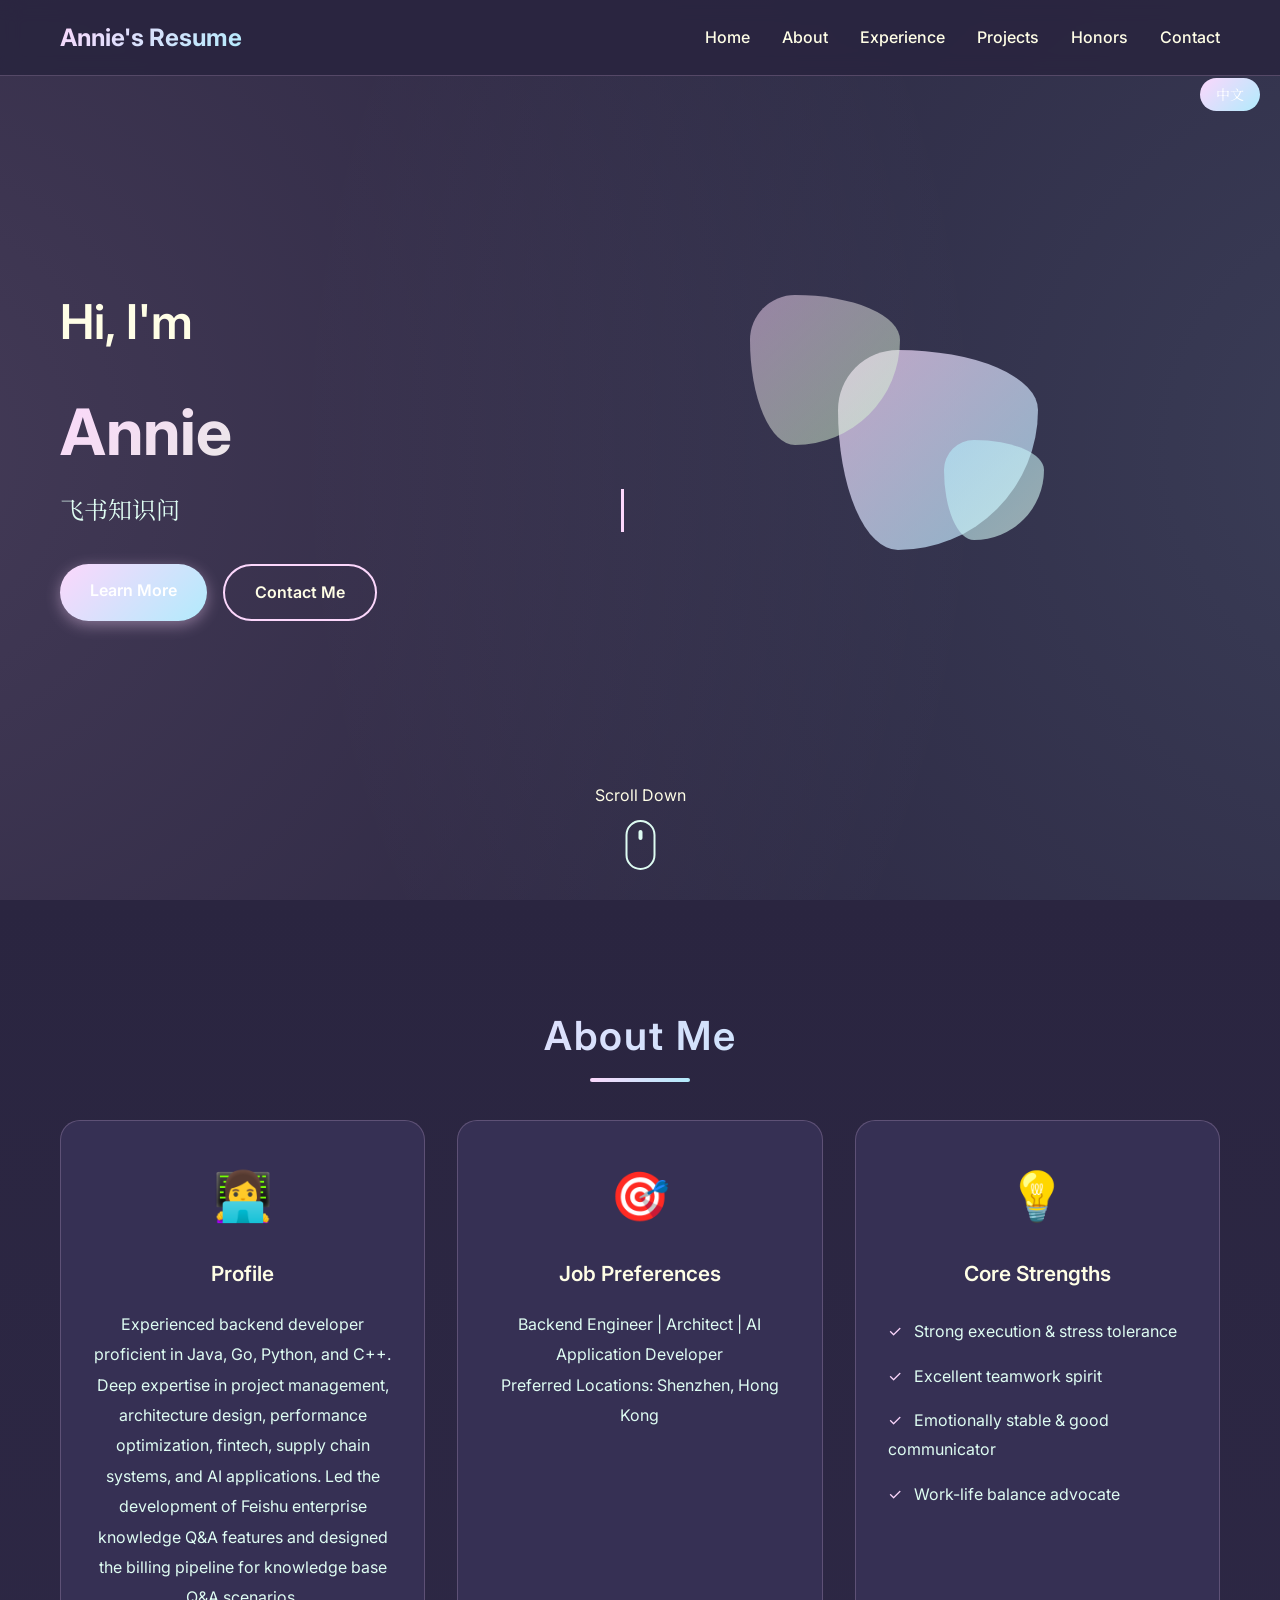
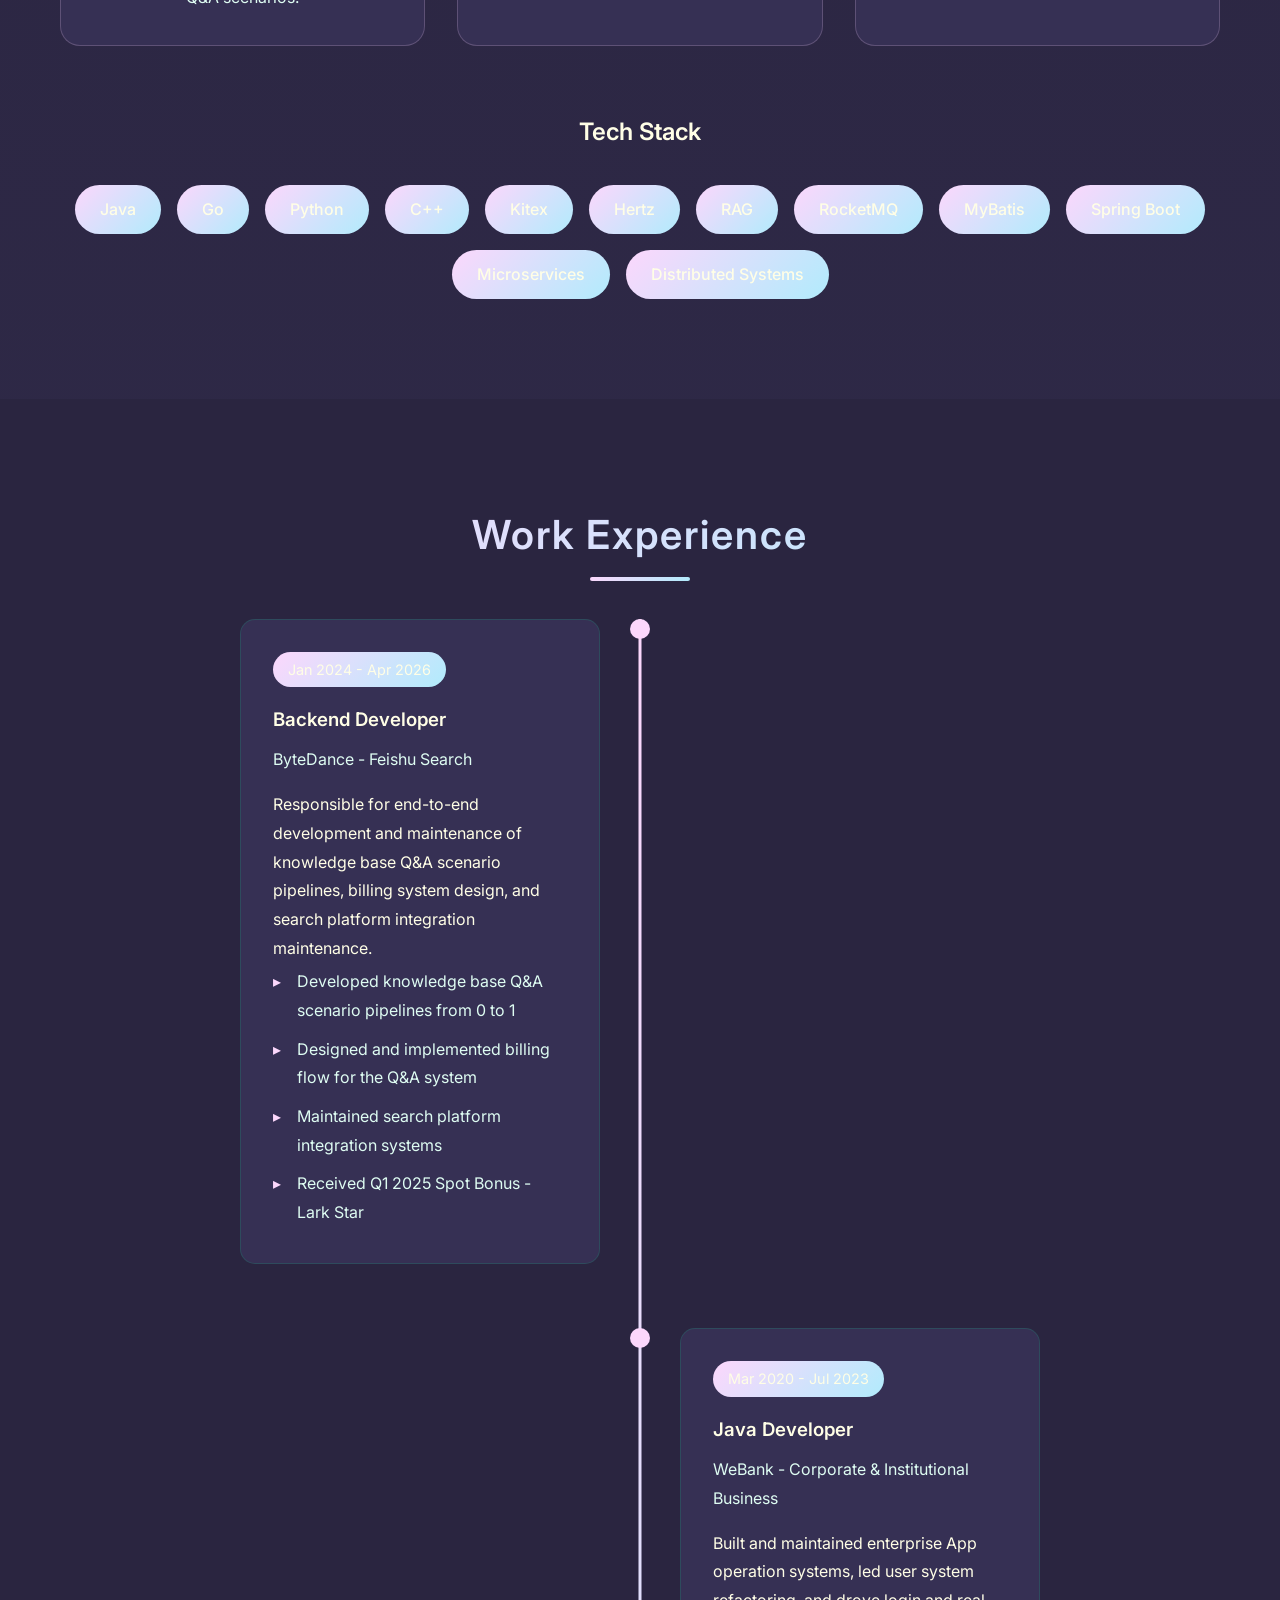
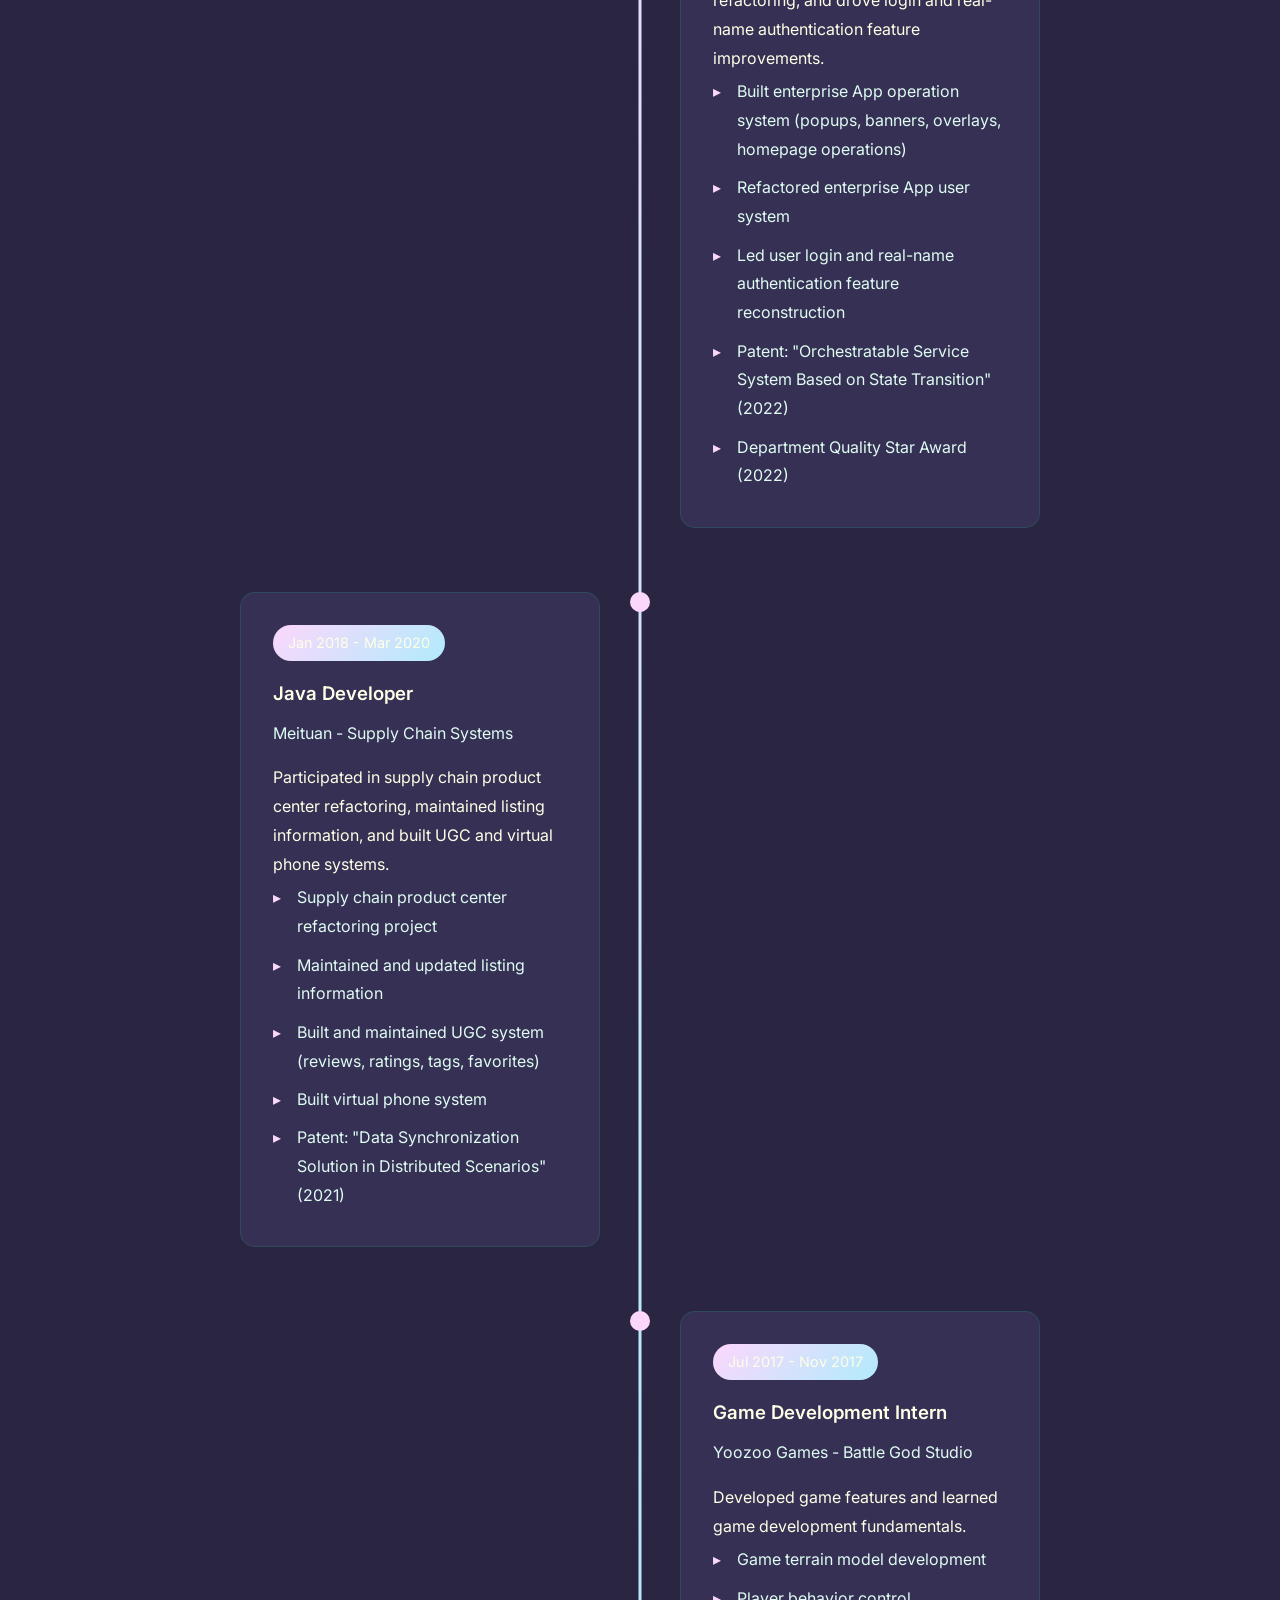
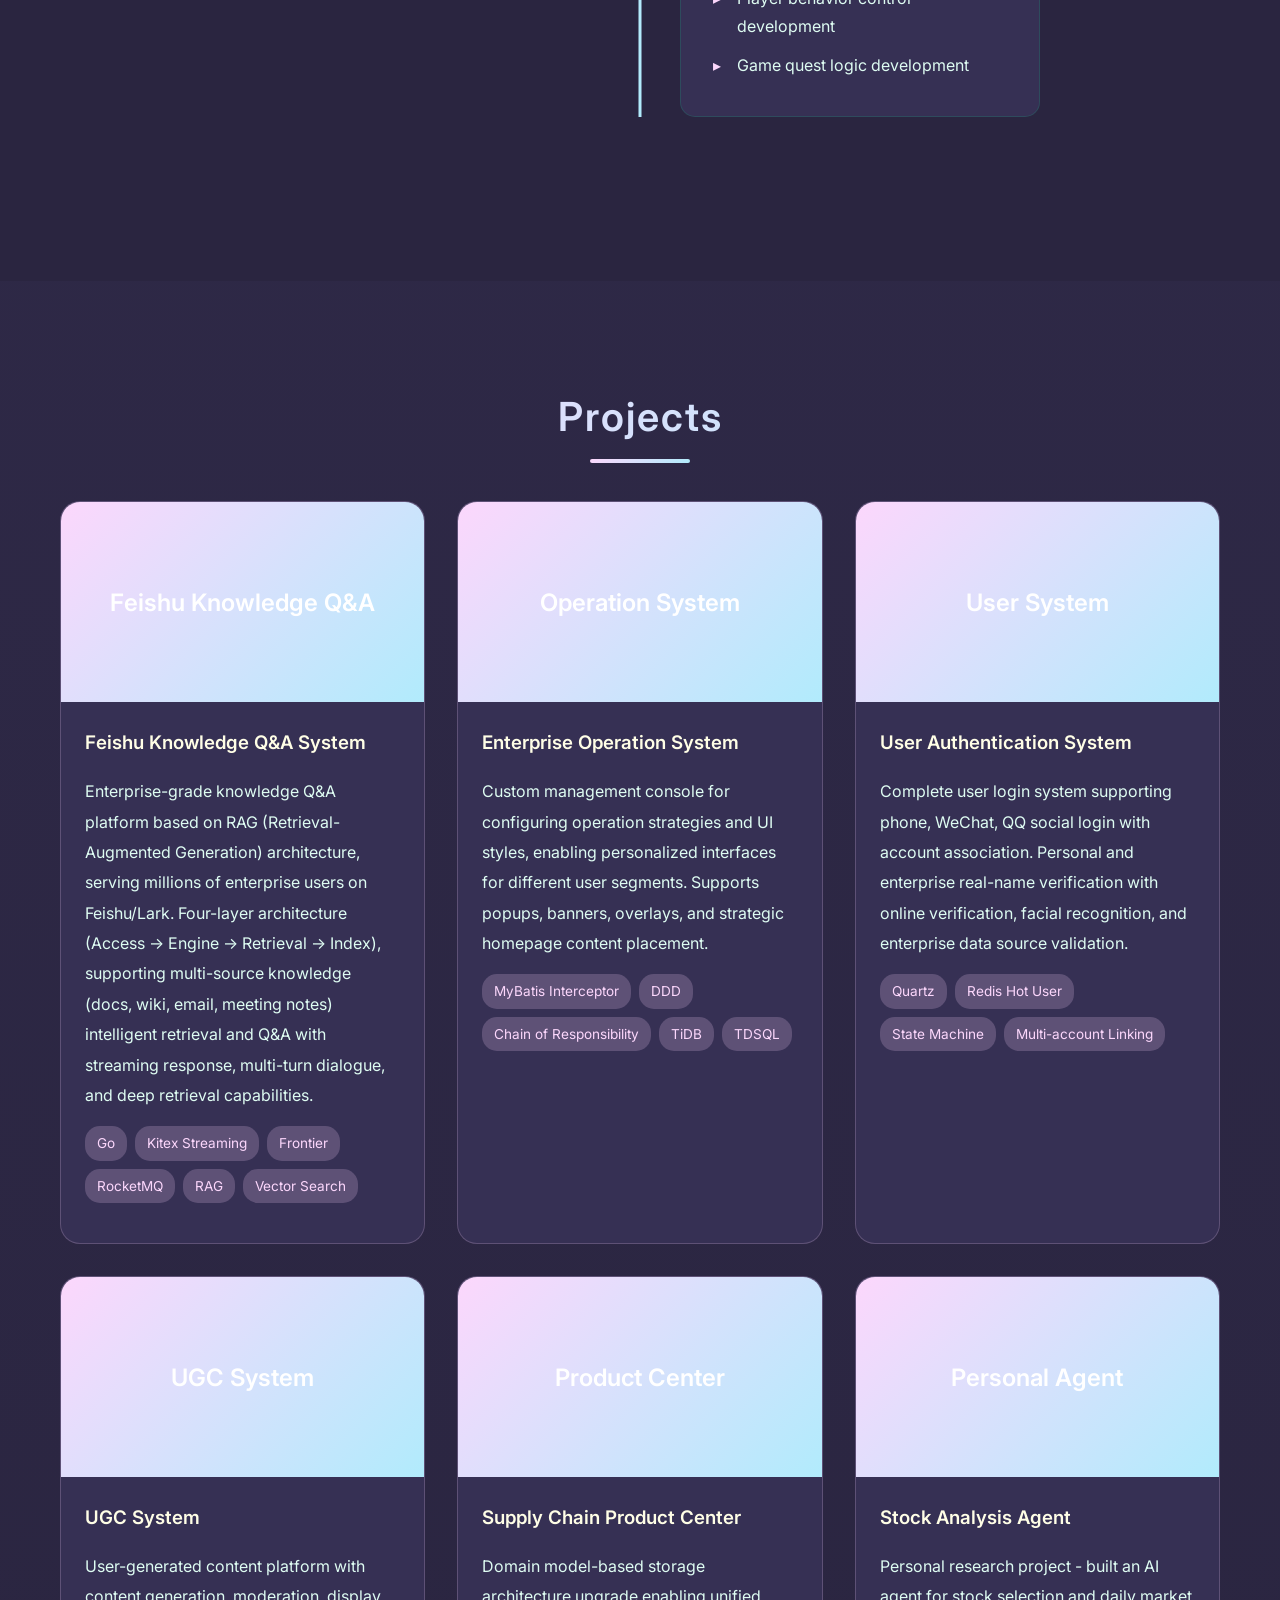
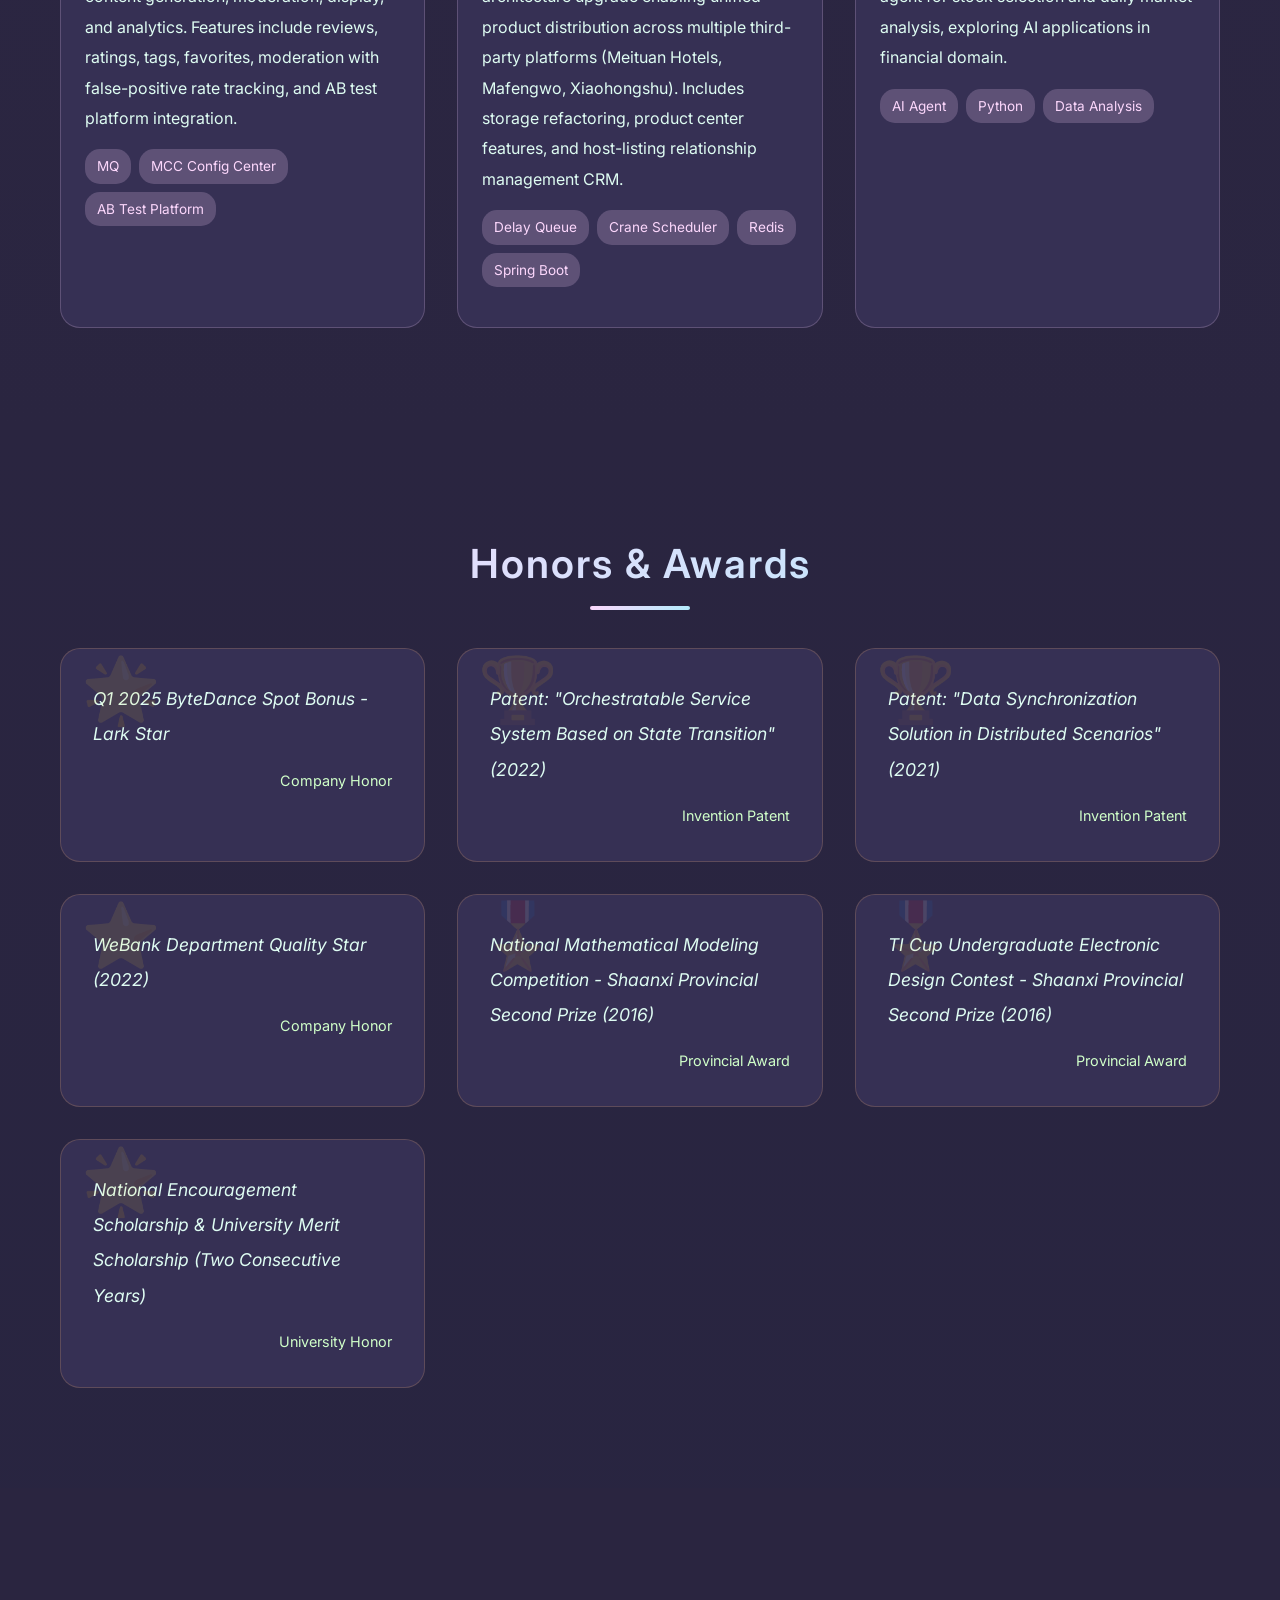
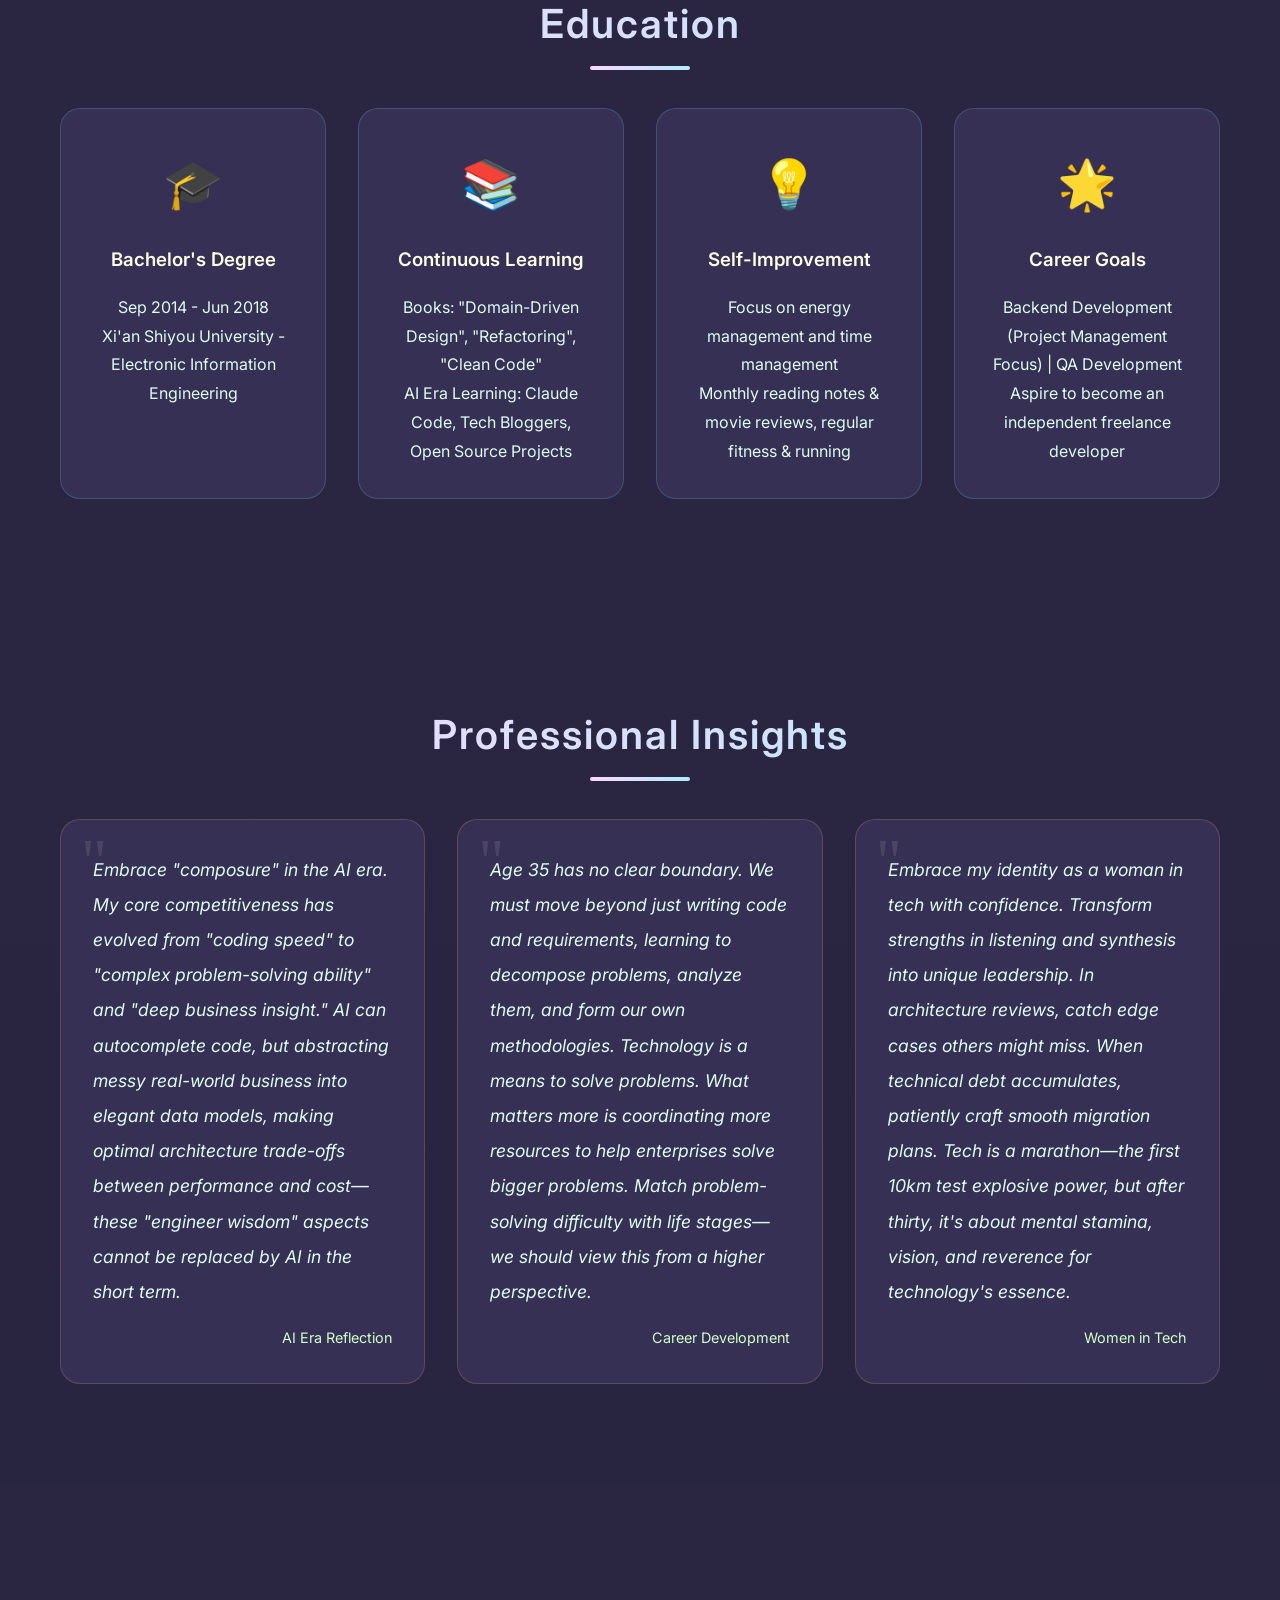
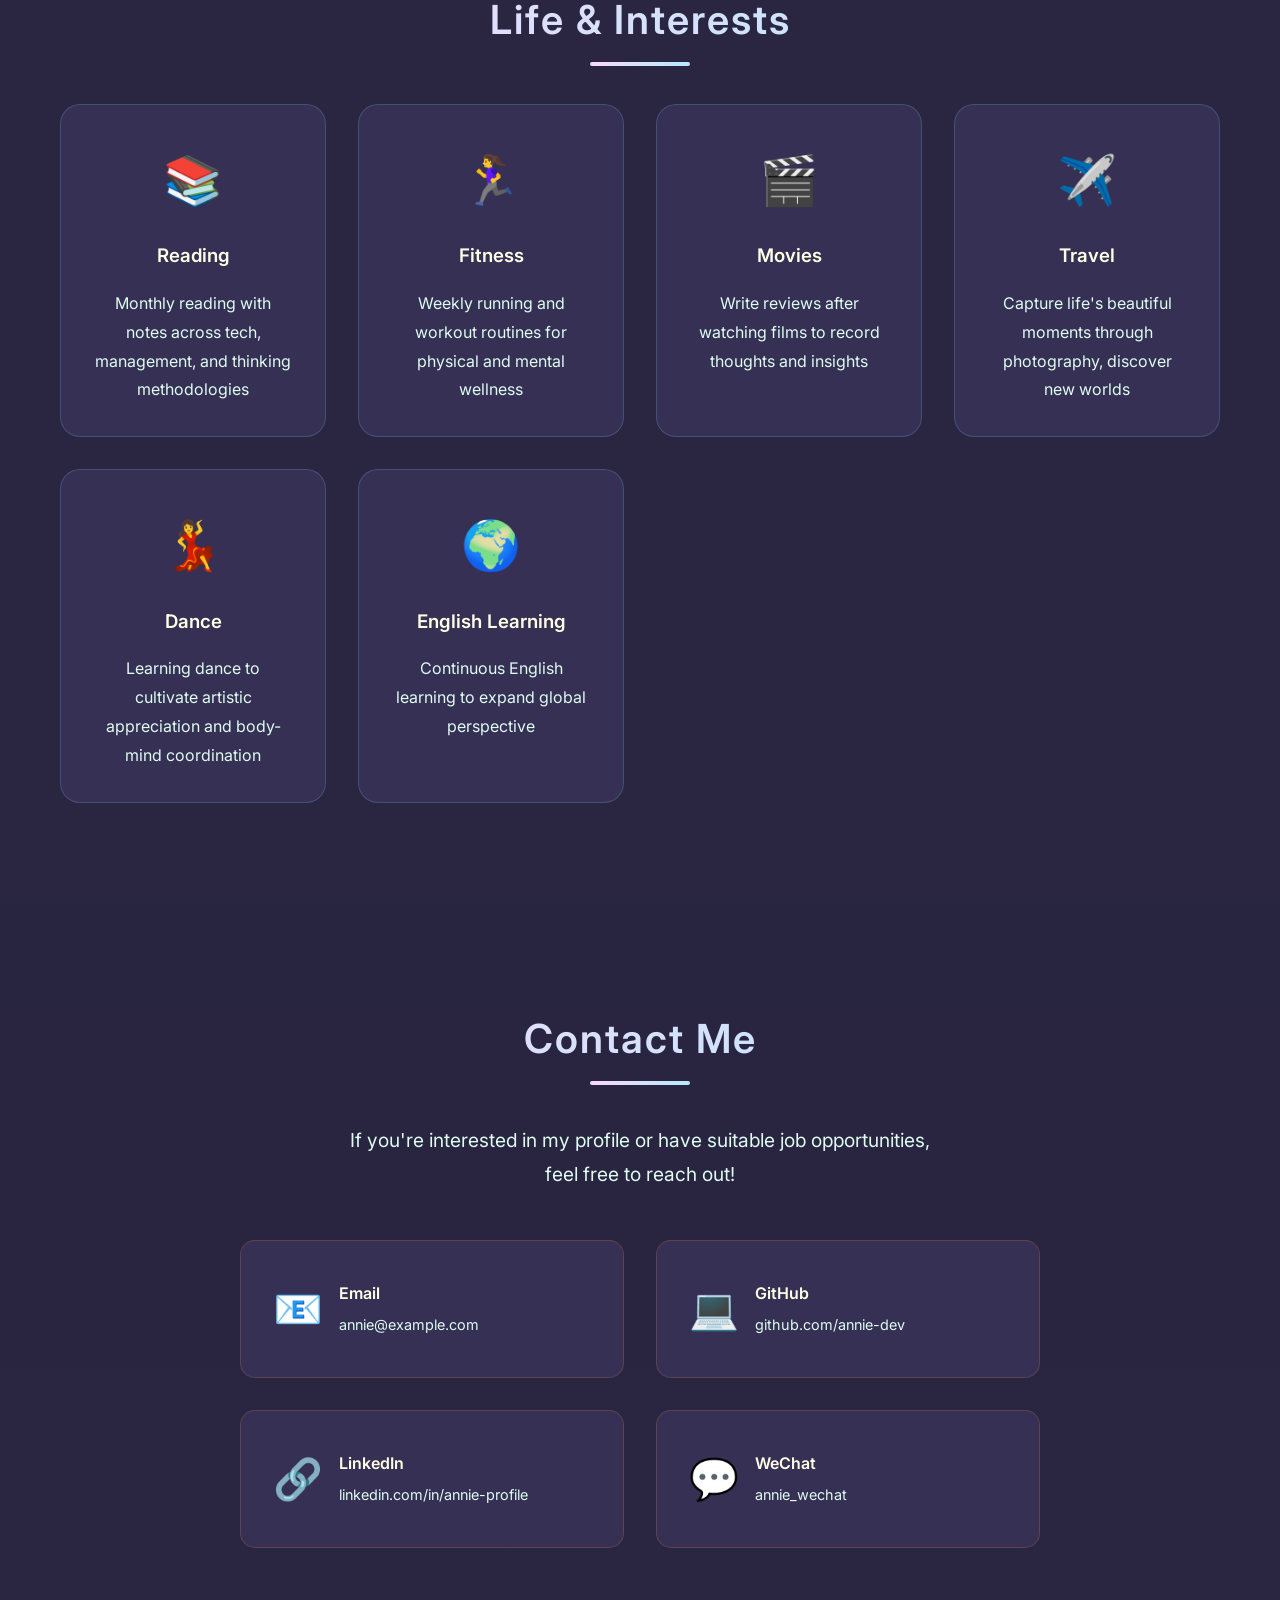
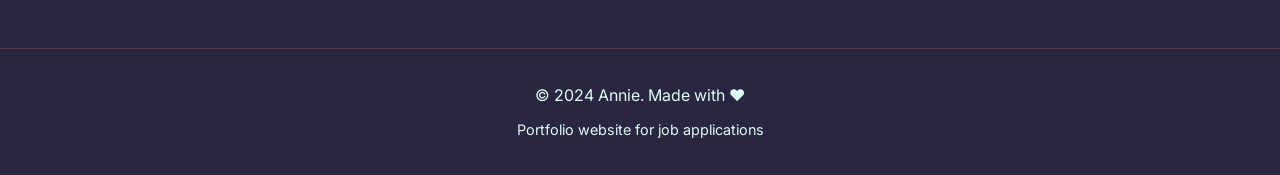
==== commit f2fd2efd: "Update: change to pastel ice cream colors and restore normal greeting style" ====
--- a/index_en.html
+++ b/index_en.html
@@ -61,9 +61,9 @@
     <section id="home" class="hero">
         <div class="hero-content">
             <div class="hero-text">
-                <h1 class="glitch terminal-text" data-text="$>">$></h1>
-                <h2 class="name-reveal">$> self_intro --name "Annie" --role "Backend Developer"</h2>
-                <p class="typing-text">Java/Go | AI Applications | Enterprise Systems</p>
+                <h1 class="glitch" data-text="Hi, I'm">Hi, I'm</h1>
+                <h2 class="name-reveal">Annie</h2>
+                <p class="typing-text">Backend Developer | Java/Go | AI Applications | Enterprise Systems</p>
                 <div class="hero-buttons">
                     <a href="#about" class="btn btn-primary">Learn More</a>
                     <a href="#contact" class="btn btn-secondary">Contact Me</a>
@@ -494,9 +494,9 @@
     <script>
         // Update typing text for English version
         const typingTextsEn = [
-            '$> skills --show "Java" "Go" "RAG" "Microservices"',
-            '$> experience --company "ByteDance" "WeBank" "Meituan"',
-            '$> projects --list --type "Knowledge Q&A" "Enterprise Systems"'
+            'Backend Developer | Java/Go | AI Applications | Enterprise Systems',
+            'Feishu Knowledge Q&A | WeBank | Meituan',
+            'RAG Architecture | Distributed Systems | Performance Optimization'
         ];
     </script>
 </body>
--- a/css/style.css
+++ b/css/style.css
@@ -1,16 +1,16 @@
-/* ==================== 全局样式 - 清爽冰淇淋色调 ==================== */
+/* ==================== 全局样式 - 冰淇淋配色 ==================== */
 :root {
-    /* 冰淇淋色调 - 粉蓝紫温柔配色 */
-    --primary-color: #f472b6;
-    --secondary-color: #a5b4fc;
-    --accent-color: #c4b5fd;
-    --dark-bg: #1e1b2e;
-    --card-bg: #2a2640;
-    --text-primary: #fdf4ff;
-    --text-secondary: #d8b4fe;
-    --gradient-1: linear-gradient(135deg, #f472b6, #a5b4fc);
-    --gradient-2: linear-gradient(135deg, #fb7185, #f472b6);
-    --gradient-3: linear-gradient(135deg, #818cf8, #a5b4fc);
+    /* 冰淇淋色调 - 柔和马卡龙色系 */
+    --primary-color: #FCD7FC;
+    --secondary-color: #B1EBFC;
+    --accent-color: #D0FFC9;
+    --dark-bg: #2a2540;
+    --card-bg: #363054;
+    --text-primary: #FFFEE6;
+    --text-secondary: #DEFCF2;
+    --gradient-1: linear-gradient(135deg, #FCD7FC, #B1EBFC);
+    --gradient-2: linear-gradient(135deg, #FCD7FC, #D0FFC9);
+    --gradient-3: linear-gradient(135deg, #B1EBFC, #DEFCF2);
 }
 
 * {
@@ -101,10 +101,10 @@
     position: fixed;
     top: 0;
     width: 100%;
-    background: rgba(30, 27, 46, 0.9);
+    background: rgba(42, 37, 64, 0.9);
     backdrop-filter: blur(10px);
     z-index: 1000;
-    border-bottom: 1px solid rgba(244, 114, 182, 0.2);
+    border-bottom: 1px solid rgba(252, 215, 252, 0.2);
 }
 
 .nav-container {
@@ -187,8 +187,8 @@
     left: -50%;
     width: 200%;
     height: 200%;
-    background: radial-gradient(circle at 20% 50%, rgba(244, 114, 182, 0.12), transparent 50%),
-                radial-gradient(circle at 80% 50%, rgba(165, 180, 252, 0.12), transparent 50%);
+    background: radial-gradient(circle at 20% 50%, rgba(252, 215, 252, 0.12), transparent 50%),
+                radial-gradient(circle at 80% 50%, rgba(177, 235, 252, 0.12), transparent 50%);
     animation: rotate 30s linear infinite;
 }
 
@@ -228,34 +228,13 @@
 }
 
 .name-reveal {
-    font-size: 2.5rem;
+    font-size: 4rem;
     background: var(--gradient-2);
     -webkit-background-clip: text;
     -webkit-text-fill-color: transparent;
     background-clip: text;
     animation: fadeInUp 1s ease;
     font-weight: 700;
-    font-family: 'Courier New', 'Monaco', 'Consolas', monospace;
-    line-height: 1.6;
-}
-
-/* 终端风格文字 */
-.terminal-text {
-    font-family: 'Courier New', 'Monaco', 'Consolas', monospace;
-    font-size: 2rem;
-    color: var(--primary-color);
-}
-
-/* 终端光标效果 */
-.terminal-text::after {
-    content: '█';
-    animation: blinkCursor 1s infinite;
-    margin-left: 5px;
-}
-
-@keyframes blinkCursor {
-    0%, 50% { opacity: 1; }
-    51%, 100% { opacity: 0; }
 }
 
 @keyframes fadeInUp {
@@ -306,12 +285,12 @@
 .btn-primary {
     background: var(--gradient-1);
     color: white;
-    box-shadow: 0 4px 15px rgba(244, 114, 182, 0.4);
+    box-shadow: 0 4px 15px rgba(252, 215, 252, 0.4);
 }
 
 .btn-primary:hover {
     transform: translateY(-3px);
-    box-shadow: 0 6px 20px rgba(244, 114, 182, 0.6);
+    box-shadow: 0 6px 20px rgba(252, 215, 252, 0.6);
 }
 
 .btn-secondary {
@@ -425,7 +404,7 @@
 /* ==================== 关于我 ==================== */
 .about {
     padding: 100px 0;
-    background: linear-gradient(180deg, var(--dark-bg) 0%, rgba(42, 38, 64, 0.3) 100%);
+    background: linear-gradient(180deg, var(--dark-bg) 0%, rgba(54, 48, 84, 0.3) 100%);
 }
 
 .about-content {
@@ -441,7 +420,7 @@
     border-radius: 20px;
     text-align: center;
     transition: all 0.3s ease;
-    border: 1px solid rgba(244, 114, 182, 0.2);
+    border: 1px solid rgba(252, 215, 252, 0.2);
     position: relative;
     overflow: hidden;
 }
@@ -460,7 +439,7 @@
 
 .about-card:hover {
     transform: translateY(-10px);
-    box-shadow: 0 20px 40px rgba(244, 114, 182, 0.3);
+    box-shadow: 0 20px 40px rgba(252, 215, 252, 0.3);
 }
 
 .about-card:hover::before {
@@ -641,7 +620,7 @@
 /* ==================== 项目经验 ==================== */
 .projects {
     padding: 100px 0;
-    background: linear-gradient(180deg, rgba(42, 38, 64, 0.3) 0%, var(--dark-bg) 100%);
+    background: linear-gradient(180deg, rgba(54, 48, 84, 0.3) 0%, var(--dark-bg) 100%);
 }
 
 .projects-grid {
@@ -654,13 +633,13 @@
     background: var(--card-bg);
     border-radius: 20px;
     overflow: hidden;
-    border: 1px solid rgba(244, 114, 182, 0.2);
+    border: 1px solid rgba(252, 215, 252, 0.2);
     transition: all 0.3s ease;
 }
 
 .project-card:hover {
     transform: translateY(-10px);
-    box-shadow: 0 20px 40px rgba(244, 114, 182, 0.3);
+    box-shadow: 0 20px 40px rgba(252, 215, 252, 0.3);
 }
 
 .project-image {
@@ -703,7 +682,7 @@
 }
 
 .project-tech span {
-    background: rgba(244, 114, 182, 0.2);
+    background: rgba(252, 215, 252, 0.2);
     padding: 5px 12px;
     border-radius: 15px;
     font-size: 0.85rem;
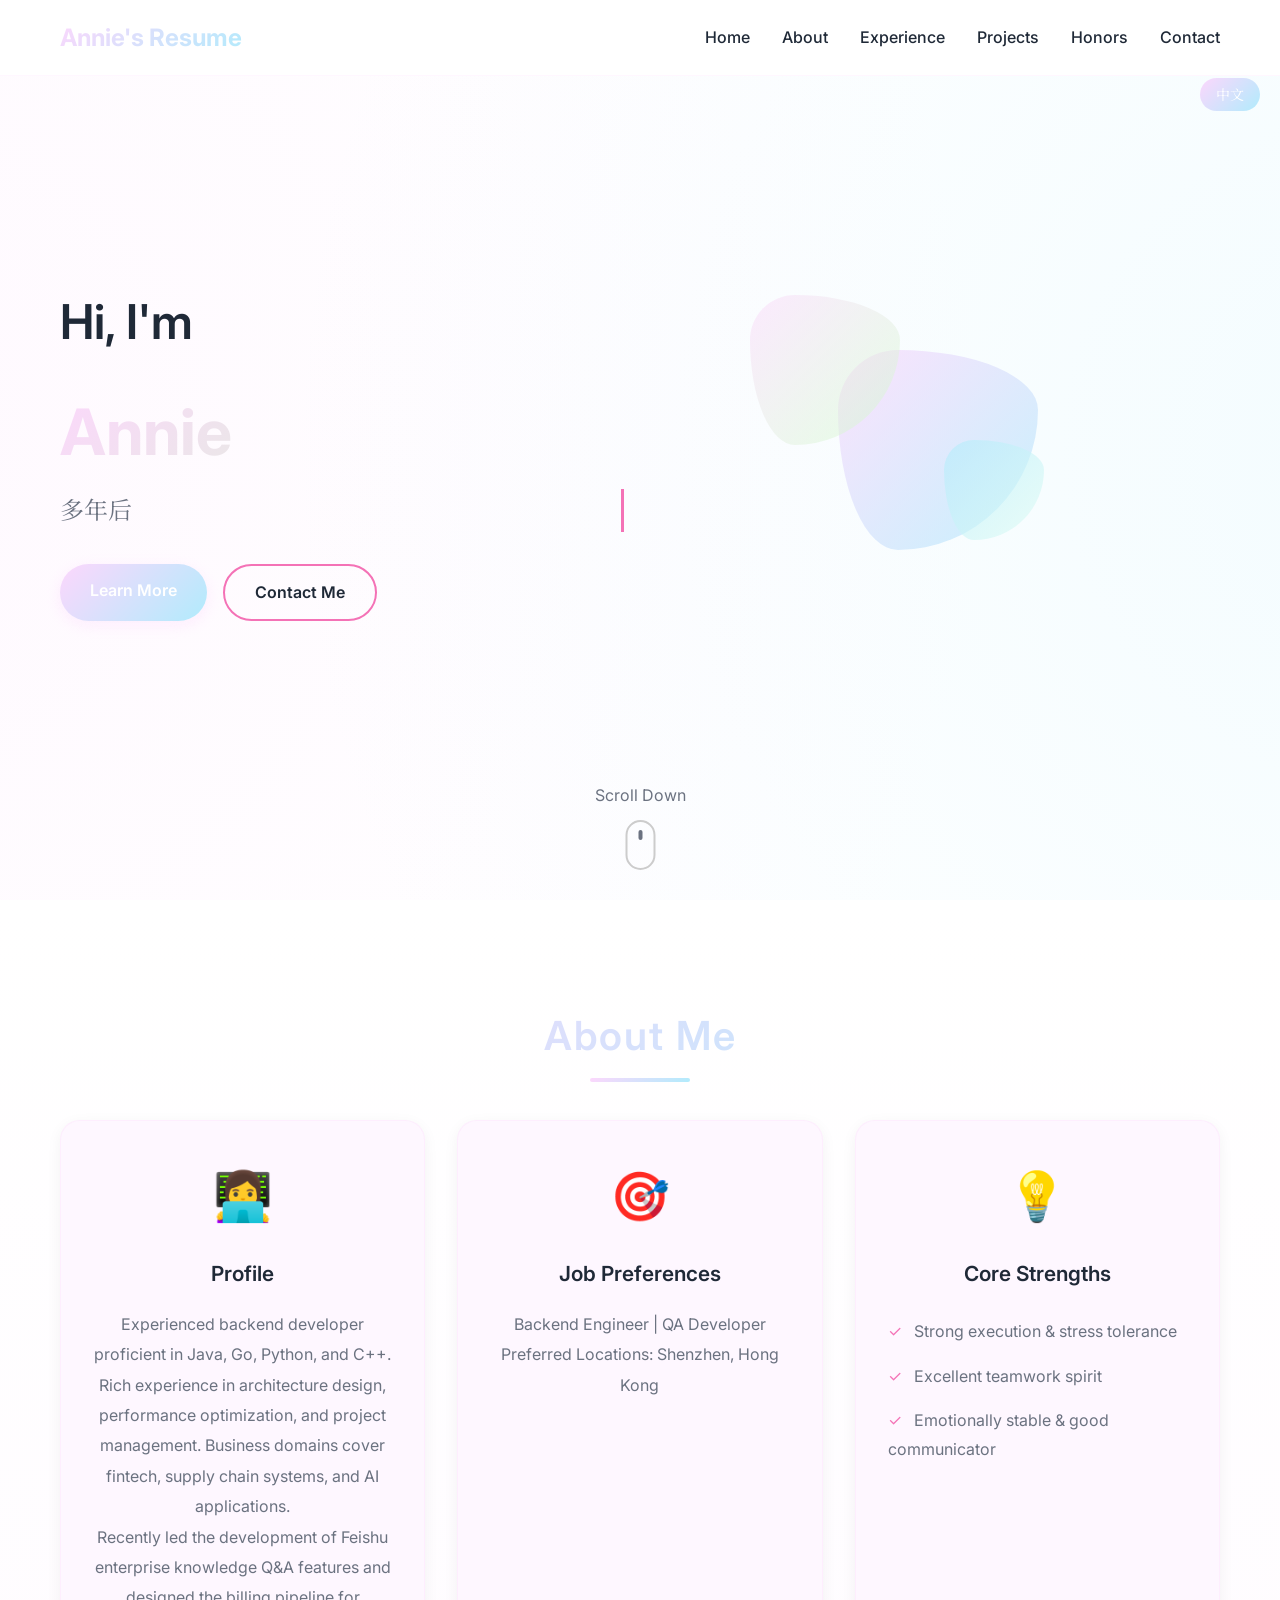
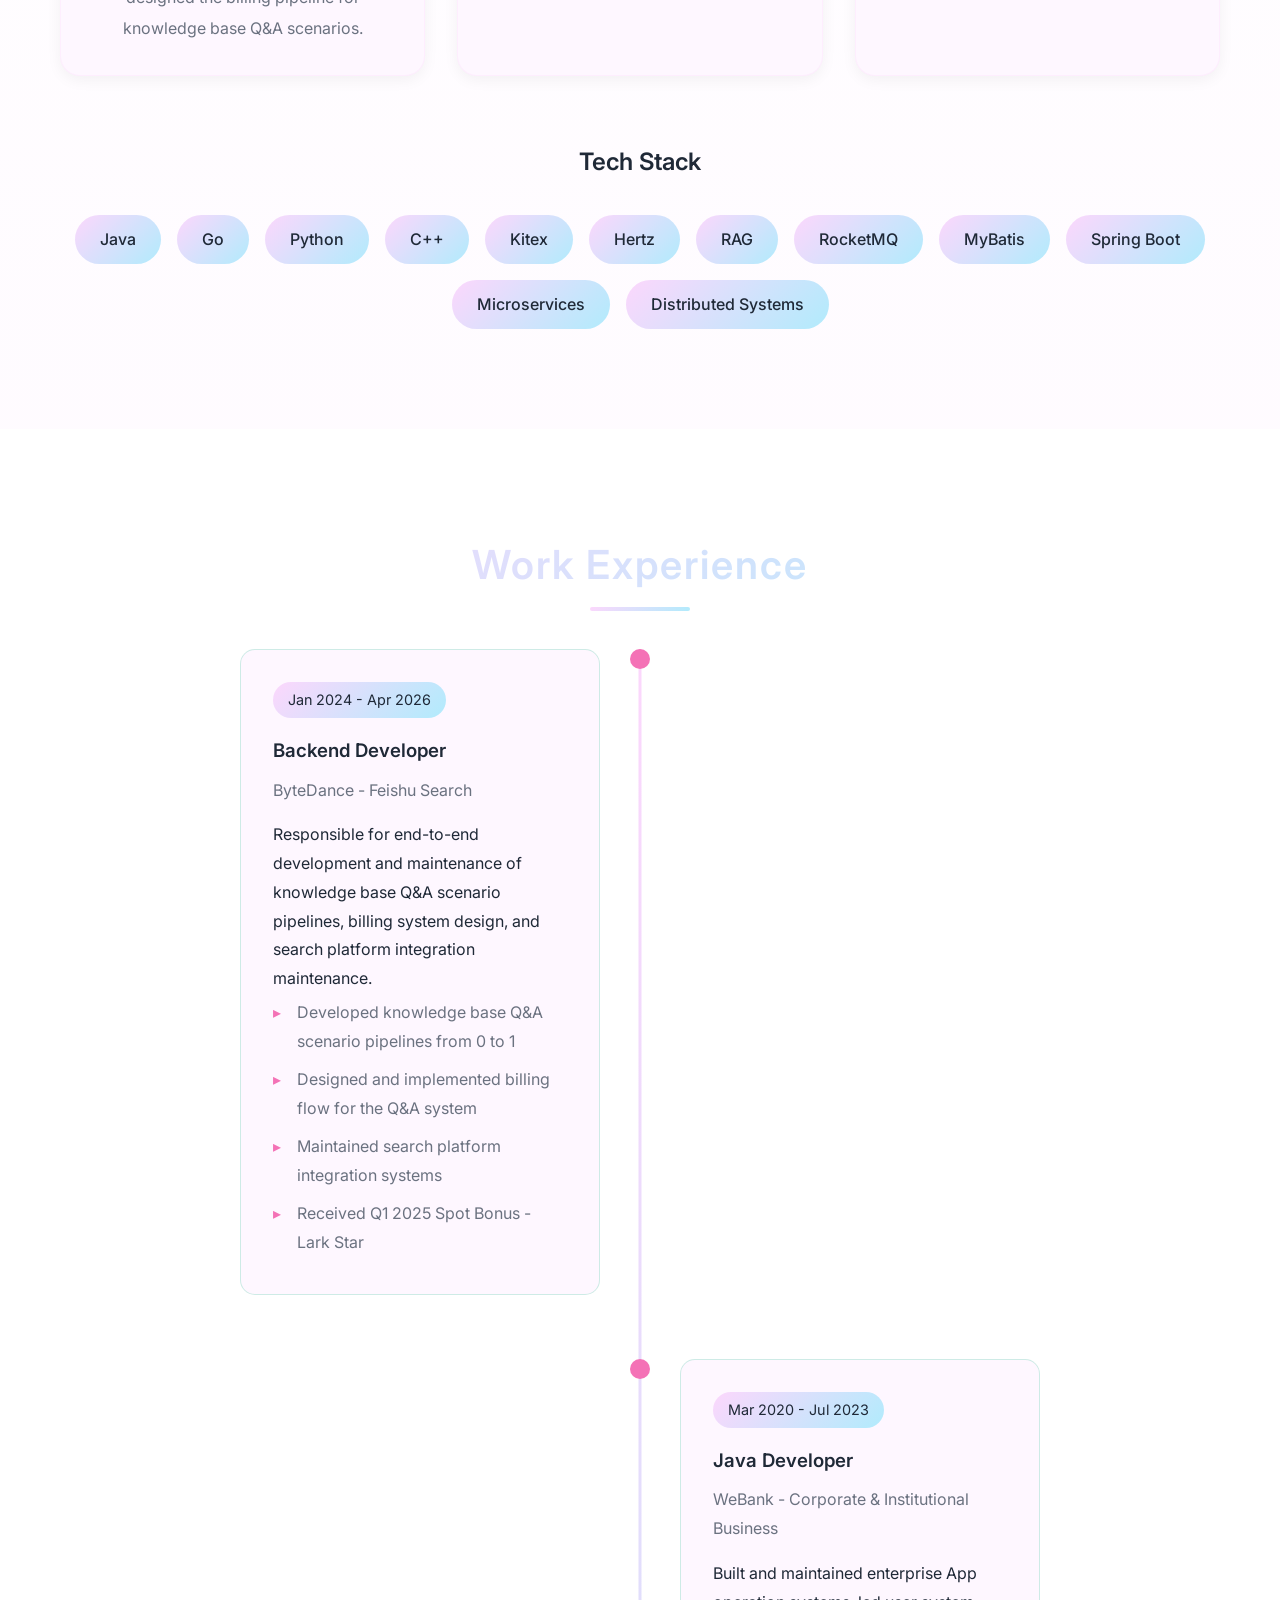
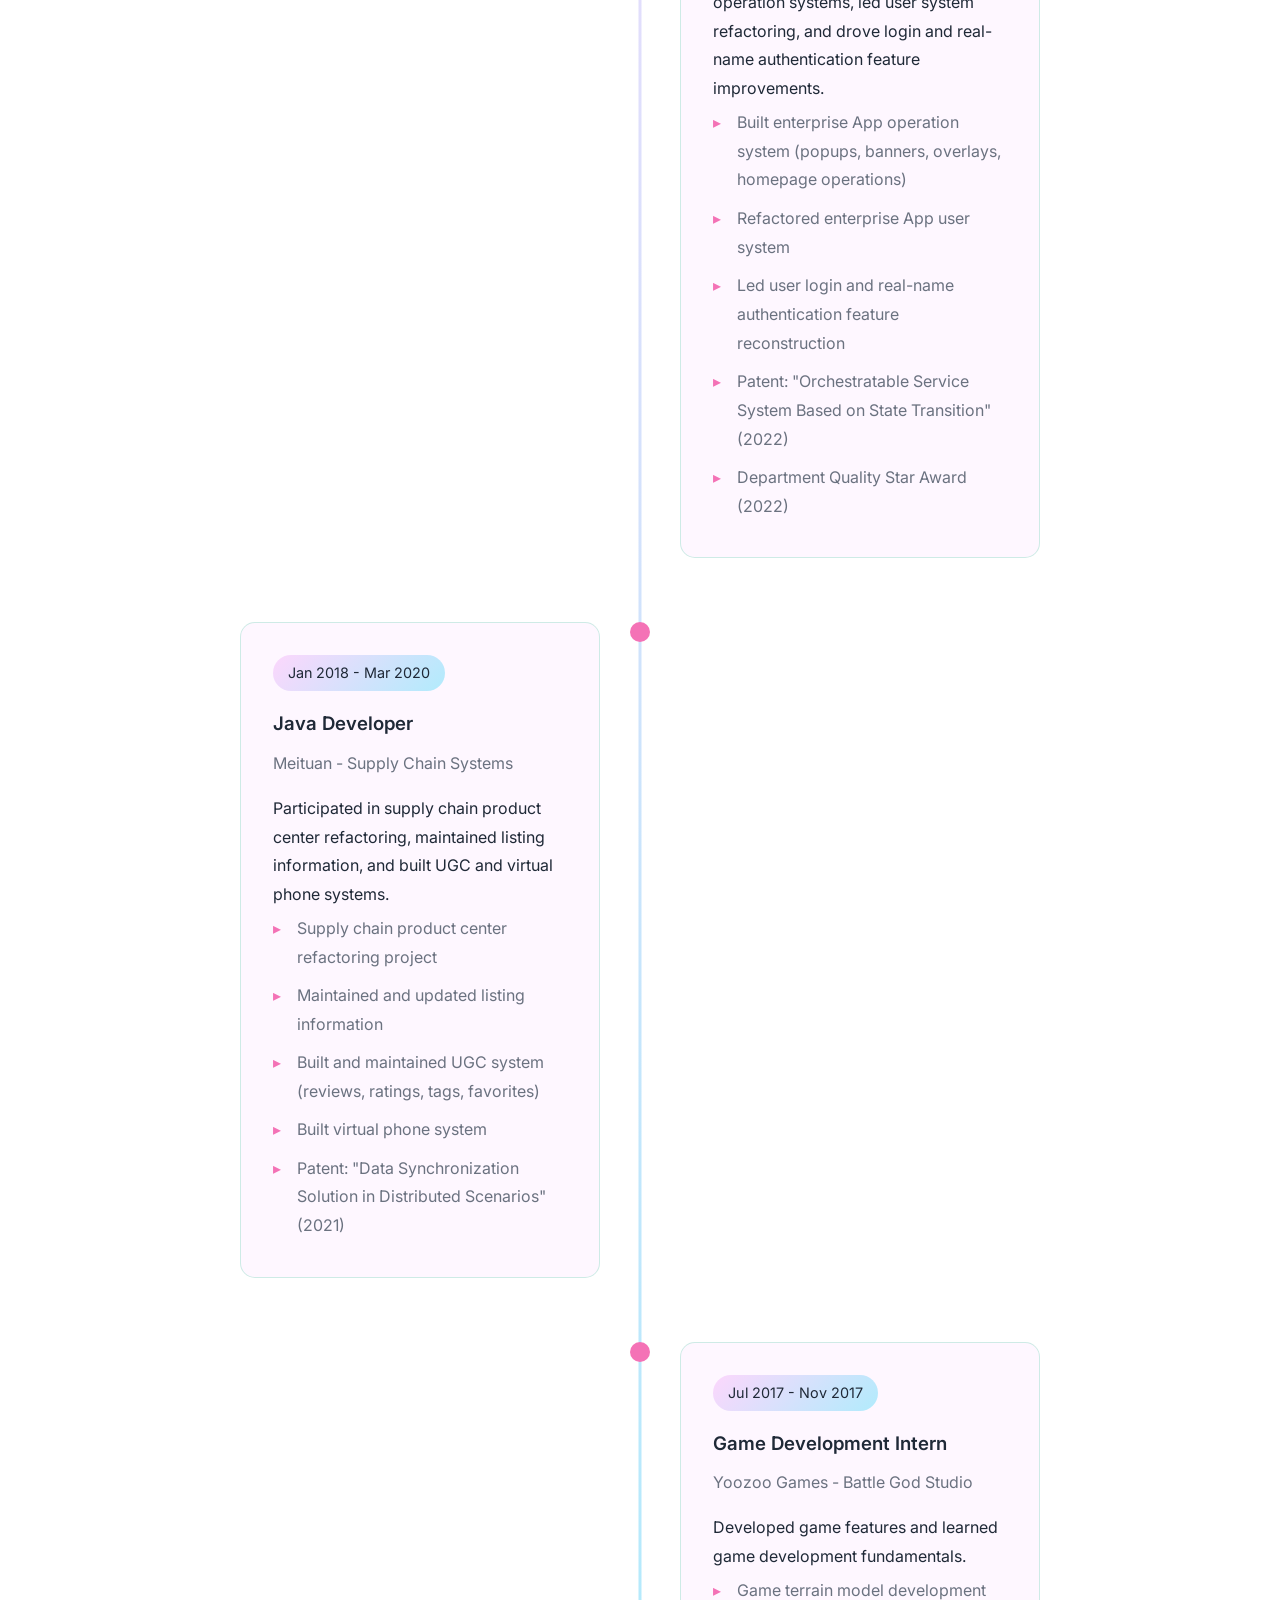
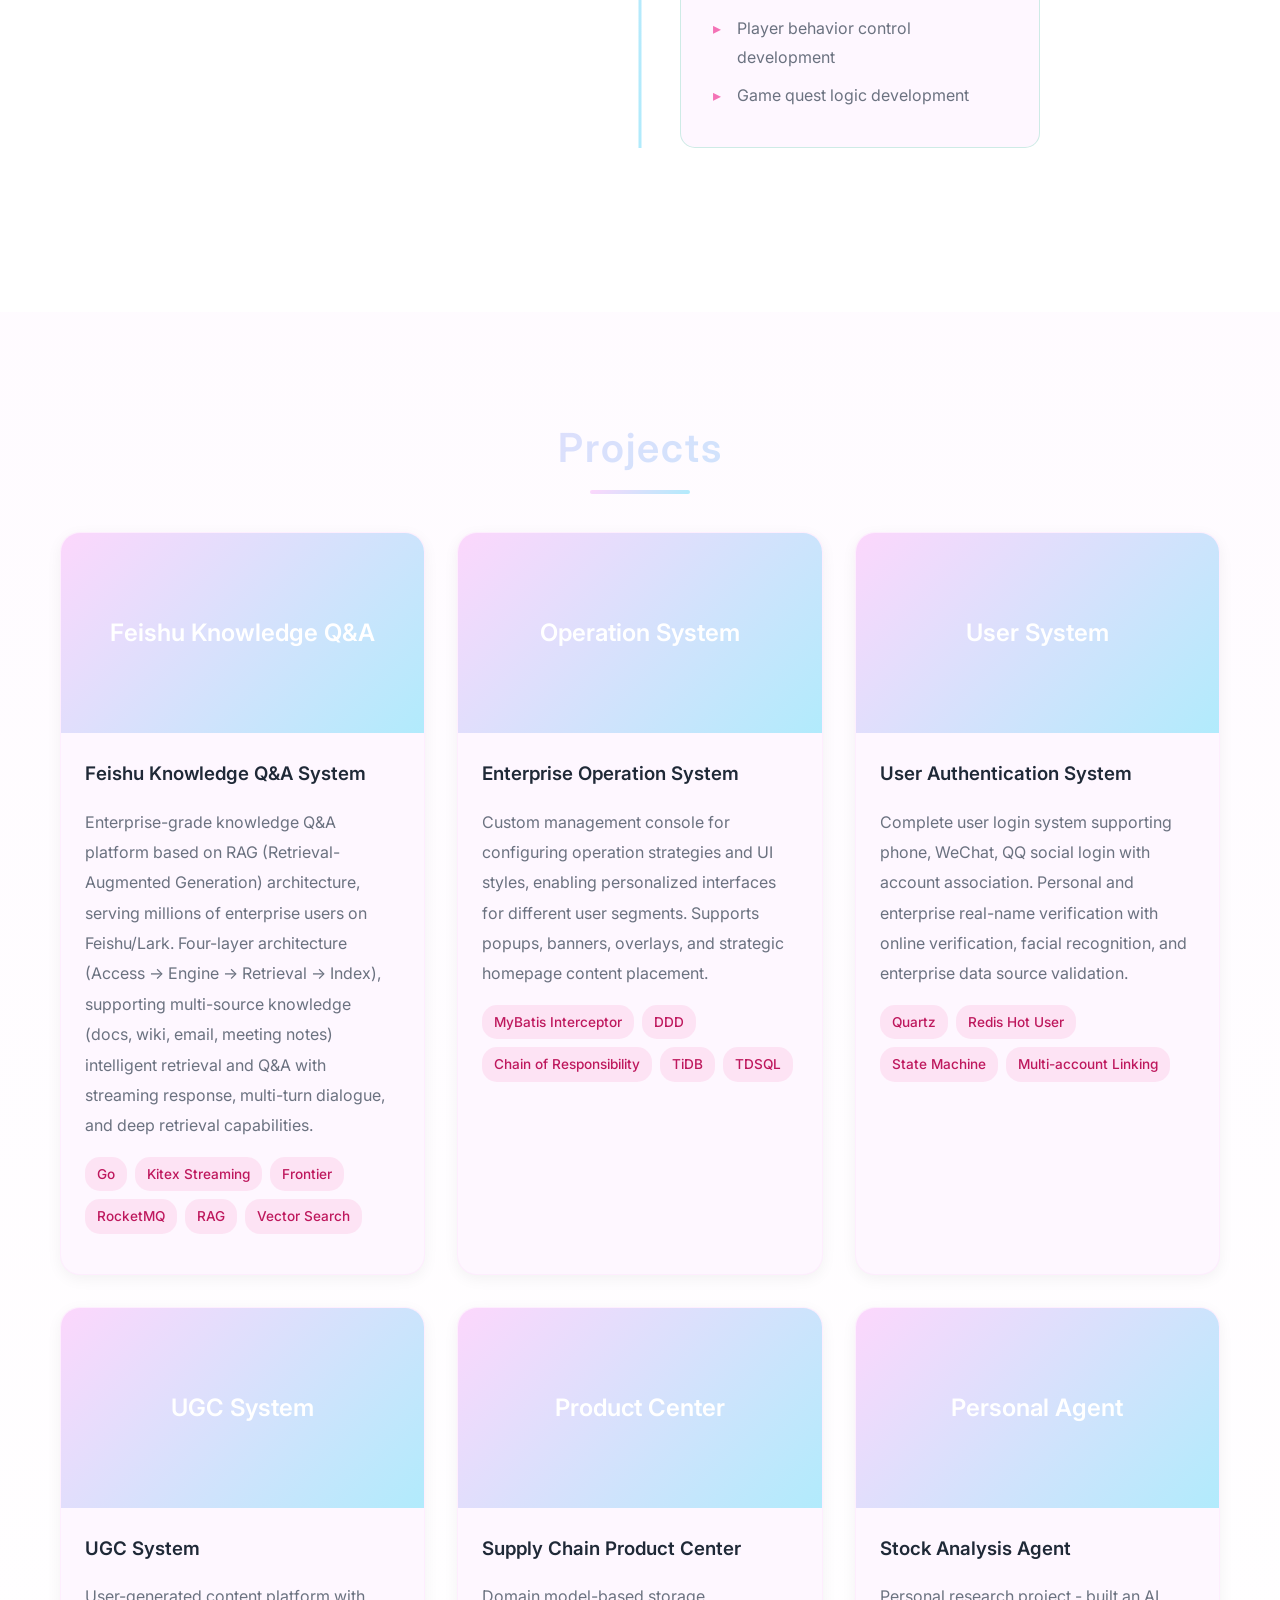
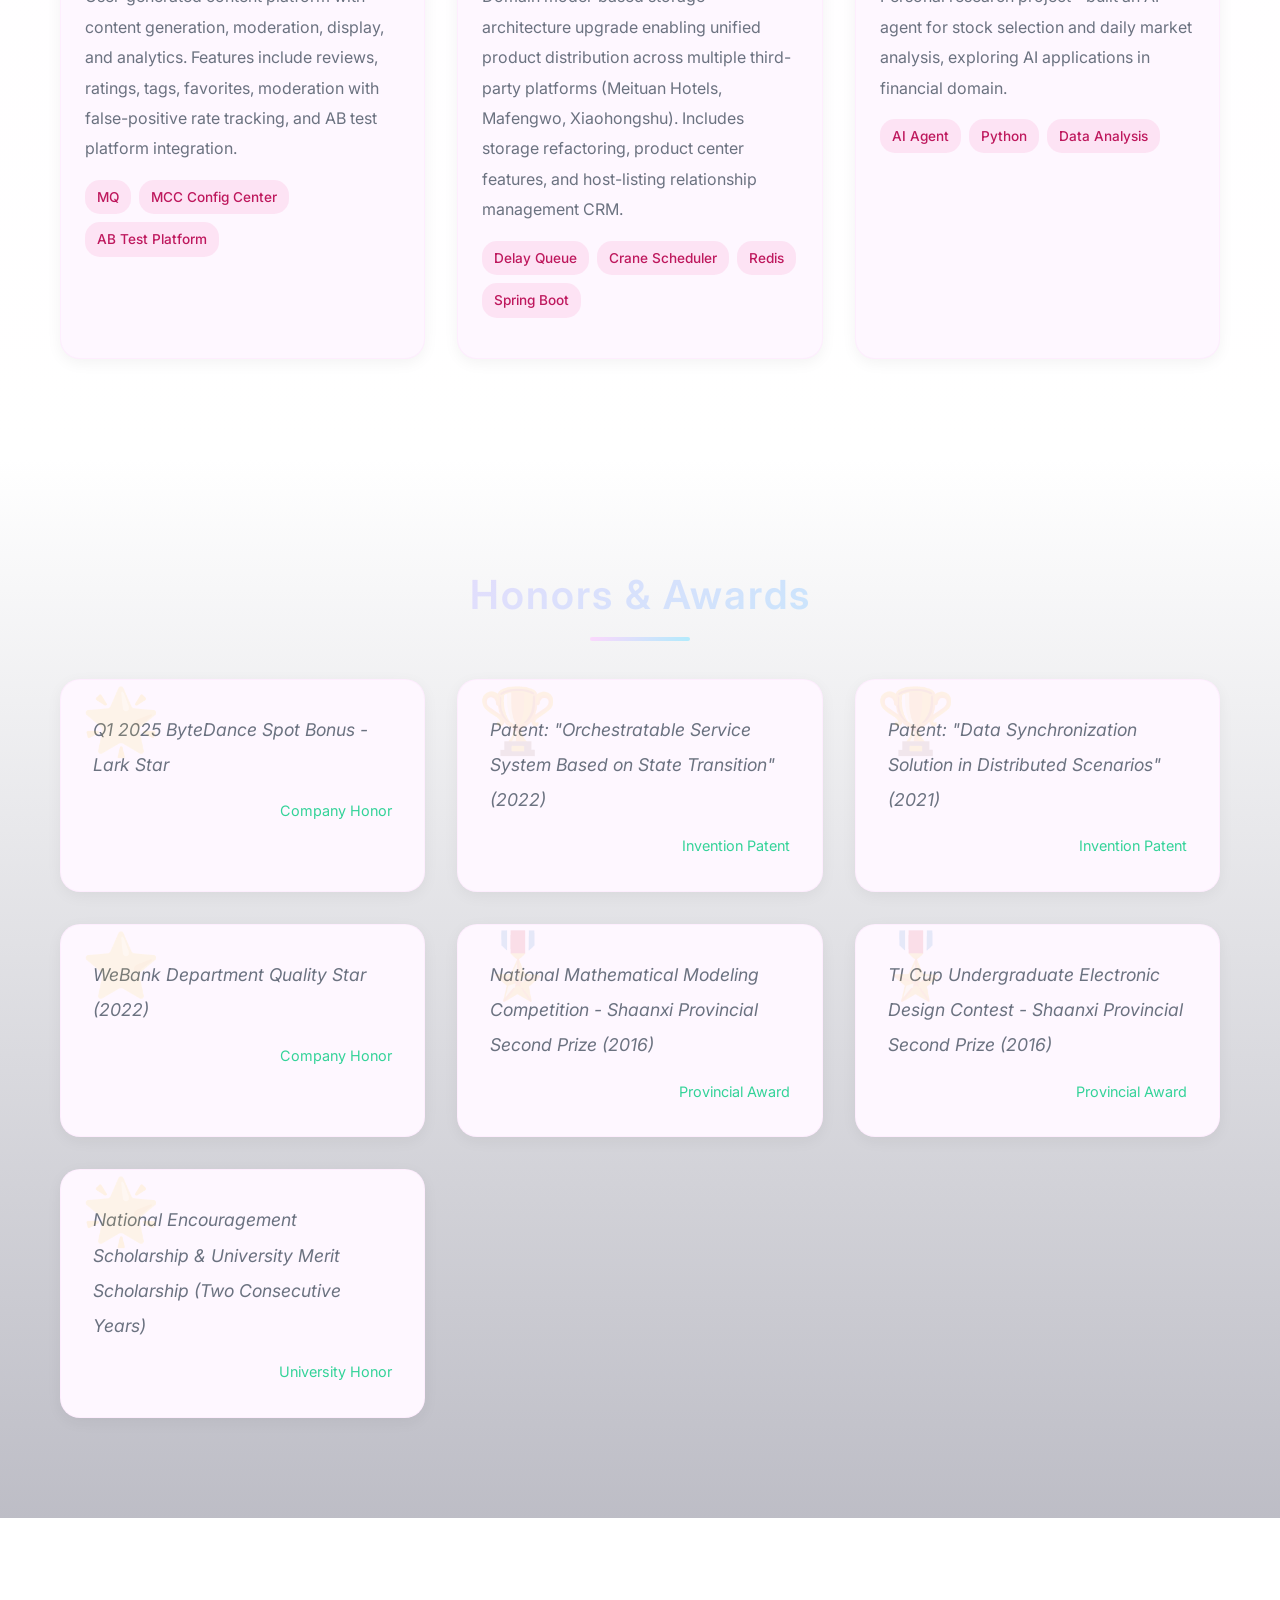
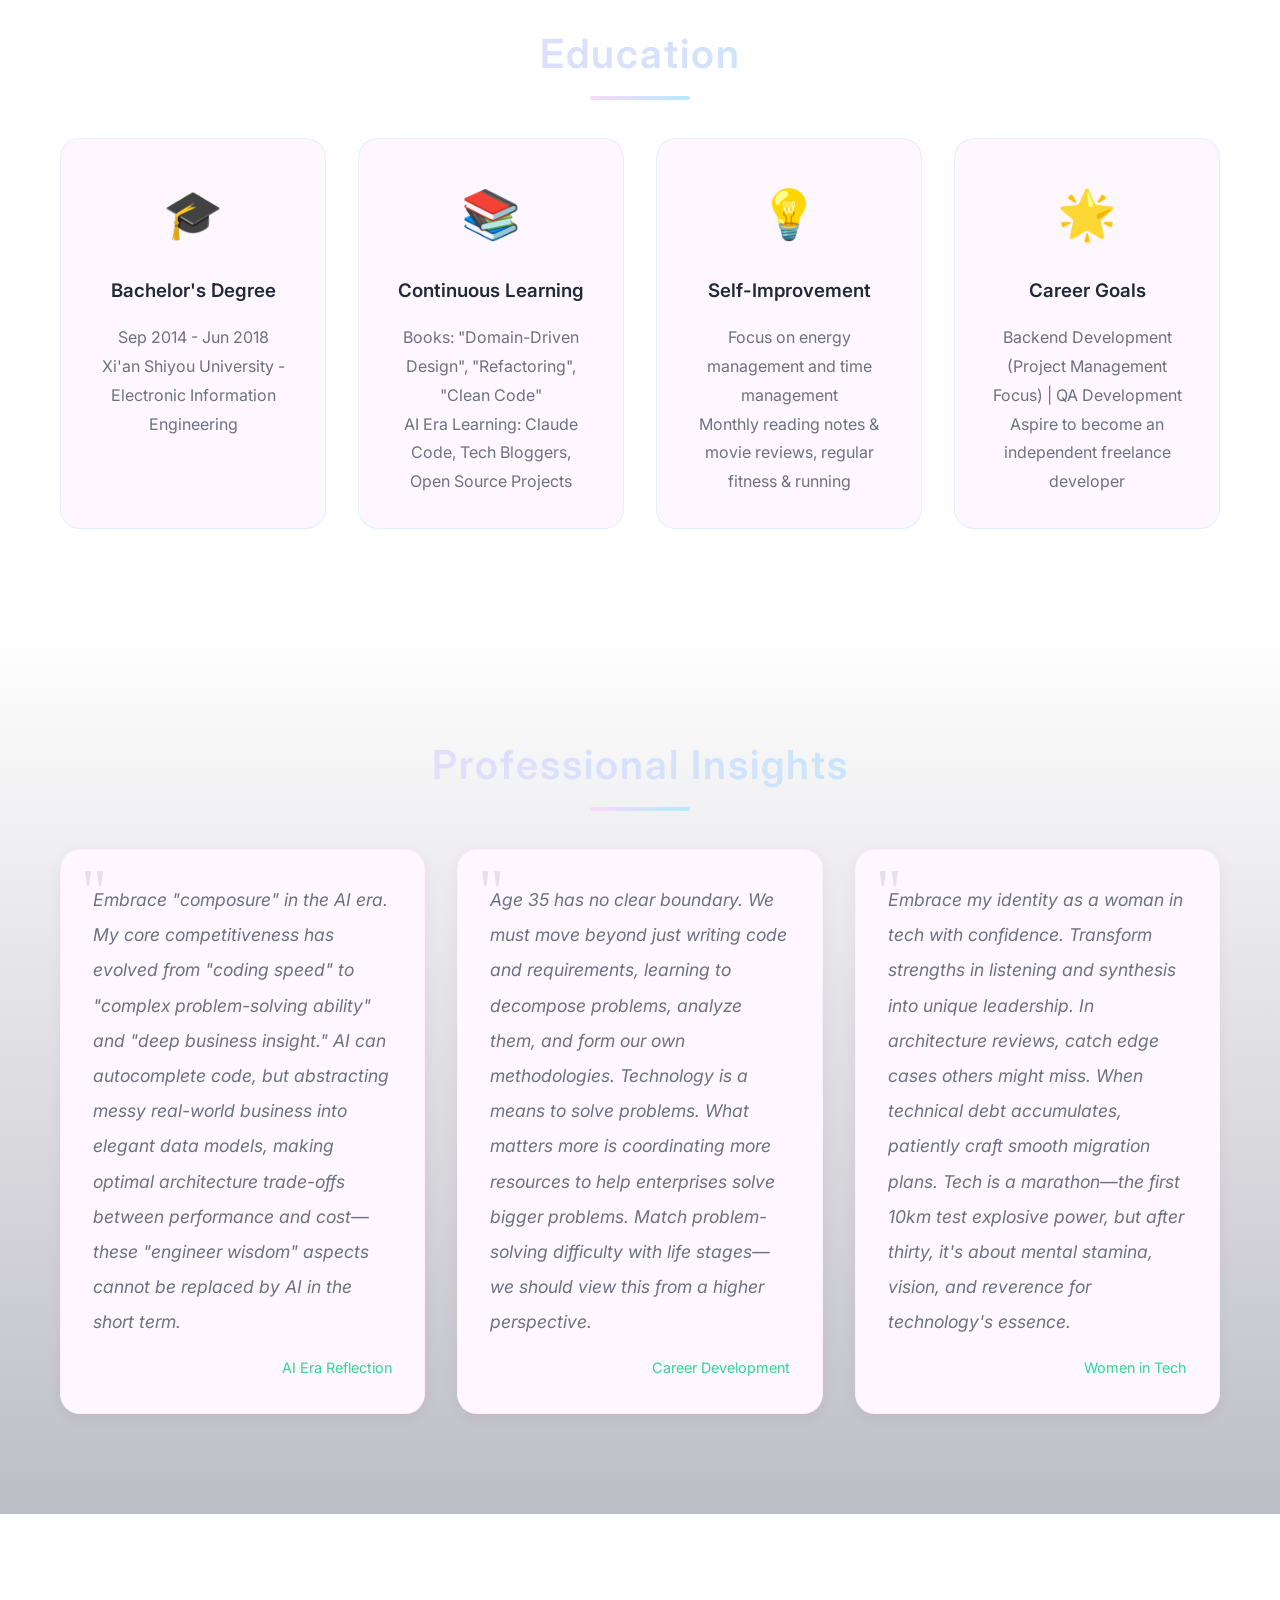
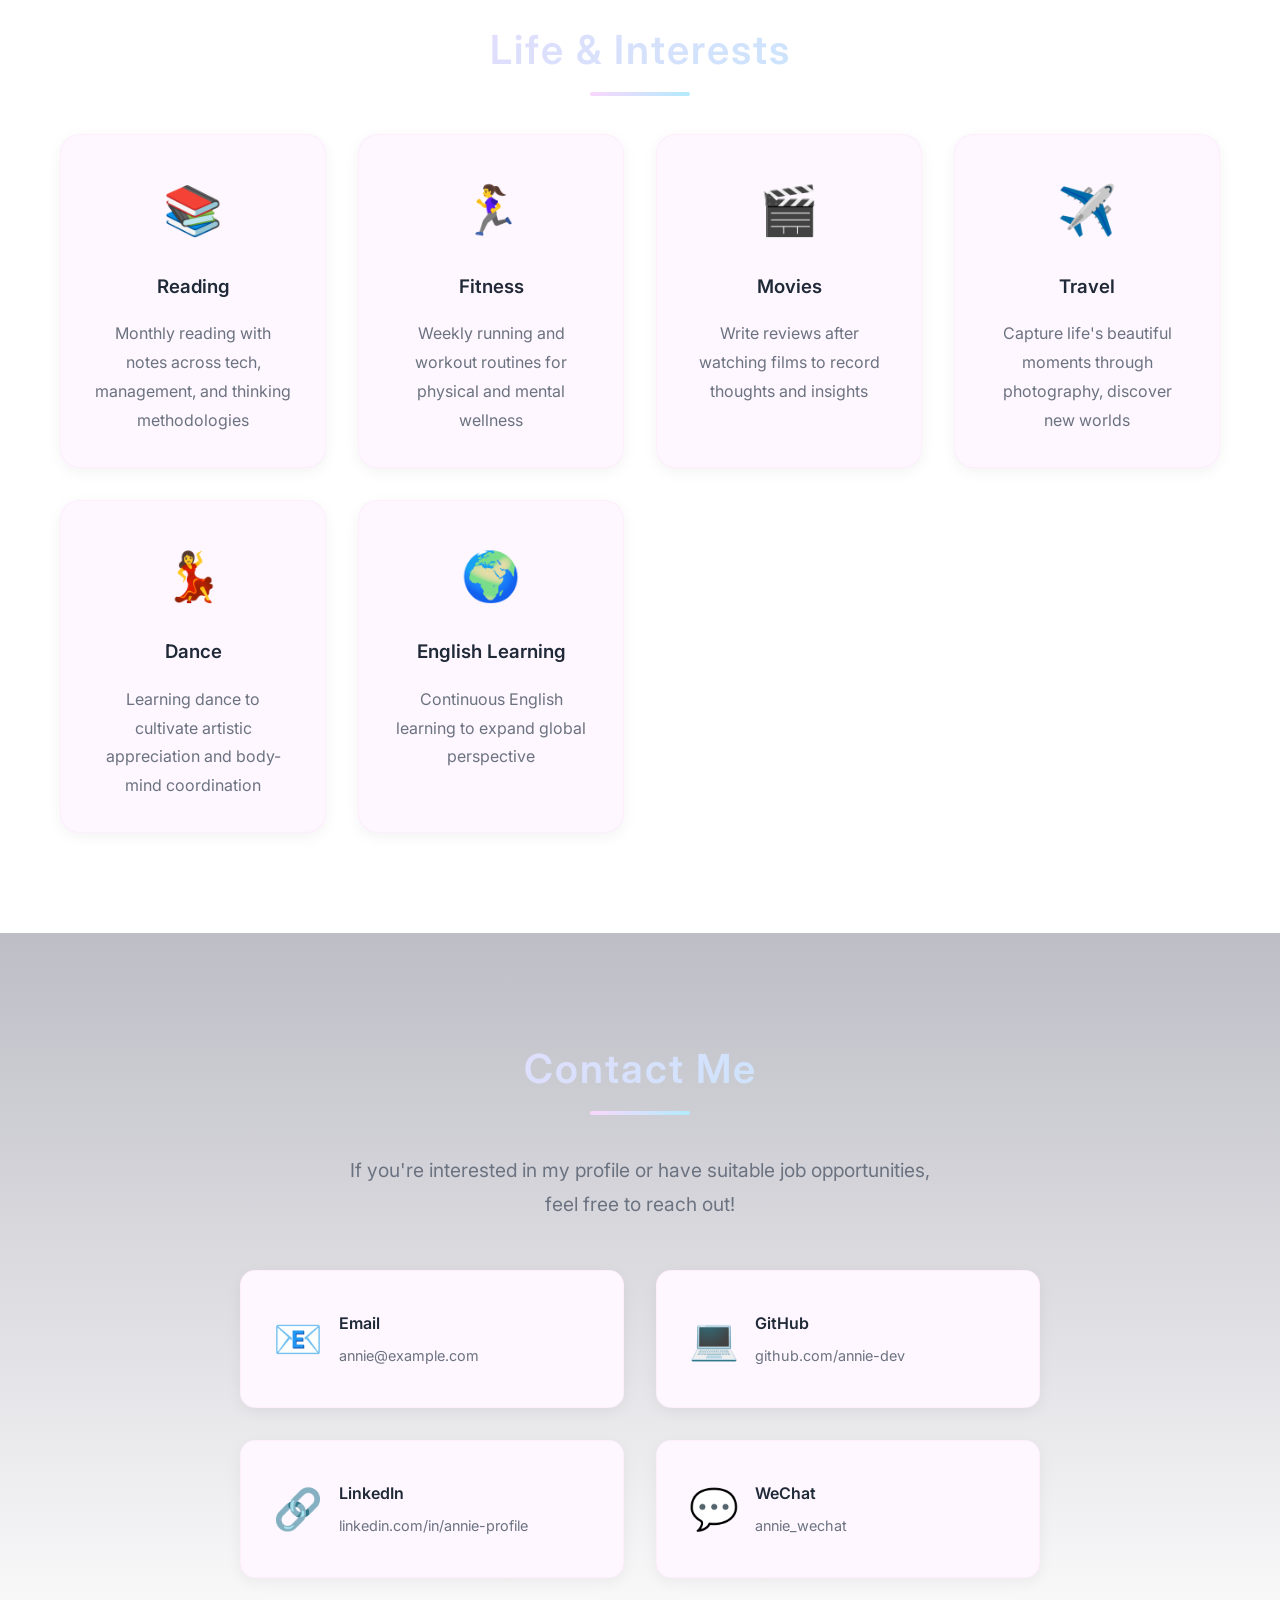
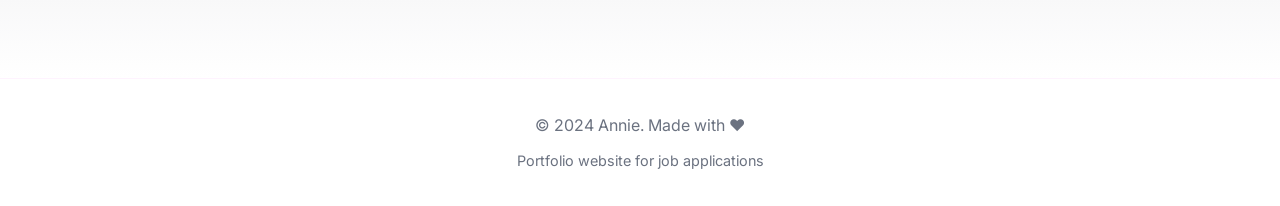
==== commit a8f2a297: "Update: revise profile description and job preferences" ====
--- a/index_en.html
+++ b/index_en.html
@@ -93,12 +93,13 @@
                 <div class="about-card">
                     <div class="card-icon">👩‍💻</div>
                     <h3>Profile</h3>
-                    <p>Experienced backend developer proficient in Java, Go, Python, and C++. Deep expertise in project management, architecture design, performance optimization, fintech, supply chain systems, and AI applications. Led the development of Feishu enterprise knowledge Q&A features and designed the billing pipeline for knowledge base Q&A scenarios.</p>
+                    <p>Experienced backend developer proficient in Java, Go, Python, and C++. Rich experience in architecture design, performance optimization, and project management. Business domains cover fintech, supply chain systems, and AI applications.</p>
+                    <p>Recently led the development of Feishu enterprise knowledge Q&A features and designed the billing pipeline for knowledge base Q&A scenarios.</p>
                 </div>
                 <div class="about-card">
                     <div class="card-icon">🎯</div>
                     <h3>Job Preferences</h3>
-                    <p>Backend Engineer | Architect | AI Application Developer</p>
+                    <p>Backend Engineer | QA Developer</p>
                     <p>Preferred Locations: Shenzhen, Hong Kong</p>
                 </div>
                 <div class="about-card">
@@ -108,7 +109,6 @@
                         <li>Strong execution & stress tolerance</li>
                         <li>Excellent teamwork spirit</li>
                         <li>Emotionally stable & good communicator</li>
-                        <li>Work-life balance advocate</li>
                     </ul>
                 </div>
             </div>
--- a/css/style.css
+++ b/css/style.css
@@ -1,13 +1,13 @@
-/* ==================== 全局样式 - 冰淇淋配色 ==================== */
+/* ==================== 全局样式 - 冰淇淋白底配色 ==================== */
 :root {
-    /* 冰淇淋色调 - 柔和马卡龙色系 */
-    --primary-color: #FCD7FC;
-    --secondary-color: #B1EBFC;
-    --accent-color: #D0FFC9;
-    --dark-bg: #2a2540;
-    --card-bg: #363054;
-    --text-primary: #FFFEE6;
-    --text-secondary: #DEFCF2;
+    /* 冰淇淋色调 - 白底深字清爽配色 */
+    --primary-color: #F472B6;
+    --secondary-color: #818CF8;
+    --accent-color: #34D399;
+    --dark-bg: #FFFFFF;
+    --card-bg: #FEF7FF;
+    --text-primary: #1F2937;
+    --text-secondary: #6B7280;
     --gradient-1: linear-gradient(135deg, #FCD7FC, #B1EBFC);
     --gradient-2: linear-gradient(135deg, #FCD7FC, #D0FFC9);
     --gradient-3: linear-gradient(135deg, #B1EBFC, #DEFCF2);
@@ -101,7 +101,7 @@
     position: fixed;
     top: 0;
     width: 100%;
-    background: rgba(42, 37, 64, 0.9);
+    background: rgba(255, 255, 255, 0.95);
     backdrop-filter: blur(10px);
     z-index: 1000;
     border-bottom: 1px solid rgba(252, 215, 252, 0.2);
@@ -139,6 +139,10 @@
     position: relative;
 }
 
+.nav-menu a:hover {
+    color: var(--primary-color);
+}
+
 .nav-menu a::after {
     content: '';
     position: absolute;
@@ -187,8 +191,8 @@
     left: -50%;
     width: 200%;
     height: 200%;
-    background: radial-gradient(circle at 20% 50%, rgba(252, 215, 252, 0.12), transparent 50%),
-                radial-gradient(circle at 80% 50%, rgba(177, 235, 252, 0.12), transparent 50%);
+    background: radial-gradient(circle at 20% 50%, rgba(252, 215, 252, 0.15), transparent 50%),
+                radial-gradient(circle at 80% 50%, rgba(177, 235, 252, 0.15), transparent 50%);
     animation: rotate 30s linear infinite;
 }
 
@@ -301,6 +305,12 @@
 
 .btn-secondary:hover {
     background: var(--primary-color);
+    color: white;
+    transform: translateY(-3px);
+}
+
+.btn-secondary:hover {
+    background: var(--primary-color);
     transform: translateY(-3px);
 }
 
@@ -367,6 +377,7 @@
     transform: translateX(-50%);
     text-align: center;
     animation: bounce 2s infinite;
+    color: var(--text-secondary);
 }
 
 @keyframes bounce {
@@ -378,7 +389,7 @@
 .mouse {
     width: 30px;
     height: 50px;
-    border: 2px solid var(--text-secondary);
+    border: 2px solid #ccc;
     border-radius: 15px;
     margin: 10px auto 0;
     position: relative;
@@ -404,7 +415,7 @@
 /* ==================== 关于我 ==================== */
 .about {
     padding: 100px 0;
-    background: linear-gradient(180deg, var(--dark-bg) 0%, rgba(54, 48, 84, 0.3) 100%);
+    background: linear-gradient(180deg, var(--dark-bg) 0%, rgba(254, 247, 255, 0.5) 100%);
 }
 
 .about-content {
@@ -420,9 +431,10 @@
     border-radius: 20px;
     text-align: center;
     transition: all 0.3s ease;
-    border: 1px solid rgba(252, 215, 252, 0.2);
+    border: 1px solid rgba(252, 215, 252, 0.3);
     position: relative;
     overflow: hidden;
+    box-shadow: 0 4px 15px rgba(0, 0, 0, 0.05);
 }
 
 .about-card::before {
@@ -439,7 +451,7 @@
 
 .about-card:hover {
     transform: translateY(-10px);
-    box-shadow: 0 20px 40px rgba(252, 215, 252, 0.3);
+    box-shadow: 0 20px 40px rgba(252, 215, 252, 0.25);
 }
 
 .about-card:hover::before {
@@ -620,7 +632,7 @@
 /* ==================== 项目经验 ==================== */
 .projects {
     padding: 100px 0;
-    background: linear-gradient(180deg, rgba(54, 48, 84, 0.3) 0%, var(--dark-bg) 100%);
+    background: linear-gradient(180deg, rgba(254, 247, 255, 0.5) 0%, var(--dark-bg) 100%);
 }
 
 .projects-grid {
@@ -633,13 +645,14 @@
     background: var(--card-bg);
     border-radius: 20px;
     overflow: hidden;
-    border: 1px solid rgba(252, 215, 252, 0.2);
-    transition: all 0.3s ease;
+    border: 1px solid rgba(252, 215, 252, 0.3);
+    transition: all 0.3s ease;
+    box-shadow: 0 4px 15px rgba(0, 0, 0, 0.05);
 }
 
 .project-card:hover {
     transform: translateY(-10px);
-    box-shadow: 0 20px 40px rgba(252, 215, 252, 0.3);
+    box-shadow: 0 20px 40px rgba(252, 215, 252, 0.25);
 }
 
 .project-image {
@@ -682,11 +695,12 @@
 }
 
 .project-tech span {
-    background: rgba(252, 215, 252, 0.2);
+    background: rgba(244, 114, 182, 0.15);
     padding: 5px 12px;
     border-radius: 15px;
     font-size: 0.85rem;
-    color: var(--primary-color);
+    color: #be185d;
+    font-weight: 500;
 }
 
 .project-link {
@@ -757,13 +771,14 @@
     padding: 2rem;
     border-radius: 20px;
     position: relative;
-    border: 1px solid rgba(253, 186, 116, 0.2);
-    transition: all 0.3s ease;
+    border: 1px solid rgba(252, 215, 252, 0.3);
+    transition: all 0.3s ease;
+    box-shadow: 0 4px 15px rgba(0, 0, 0, 0.05);
 }
 
 .insight-card:hover {
     transform: translateY(-5px);
-    box-shadow: 0 15px 35px rgba(253, 186, 116, 0.3);
+    box-shadow: 0 15px 35px rgba(252, 215, 252, 0.2);
     border-color: var(--accent-color);
 }
 
@@ -807,13 +822,14 @@
     padding: 2rem;
     border-radius: 20px;
     text-align: center;
-    border: 1px solid rgba(125, 211, 252, 0.2);
-    transition: all 0.3s ease;
+    border: 1px solid rgba(252, 215, 252, 0.3);
+    transition: all 0.3s ease;
+    box-shadow: 0 4px 15px rgba(0, 0, 0, 0.05);
 }
 
 .life-item:hover {
     transform: translateY(-5px) rotate(2deg);
-    box-shadow: 0 15px 35px rgba(125, 211, 252, 0.3);
+    box-shadow: 0 15px 35px rgba(252, 215, 252, 0.2);
     border-color: var(--secondary-color);
 }
 
@@ -867,13 +883,14 @@
     gap: 1rem;
     text-decoration: none;
     color: inherit;
-    border: 1px solid rgba(251, 146, 60, 0.2);
-    transition: all 0.3s ease;
+    border: 1px solid rgba(252, 215, 252, 0.3);
+    transition: all 0.3s ease;
+    box-shadow: 0 4px 15px rgba(0, 0, 0, 0.05);
 }
 
 .contact-item:hover {
     transform: translateY(-5px);
-    box-shadow: 0 15px 35px rgba(251, 146, 60, 0.3);
+    box-shadow: 0 15px 35px rgba(252, 215, 252, 0.2);
     border-color: var(--primary-color);
 }
 
@@ -899,7 +916,7 @@
 .footer {
     padding: 2rem 0;
     text-align: center;
-    border-top: 1px solid rgba(251, 146, 60, 0.2);
+    border-top: 1px solid rgba(252, 215, 252, 0.3);
 }
 
 .footer p {
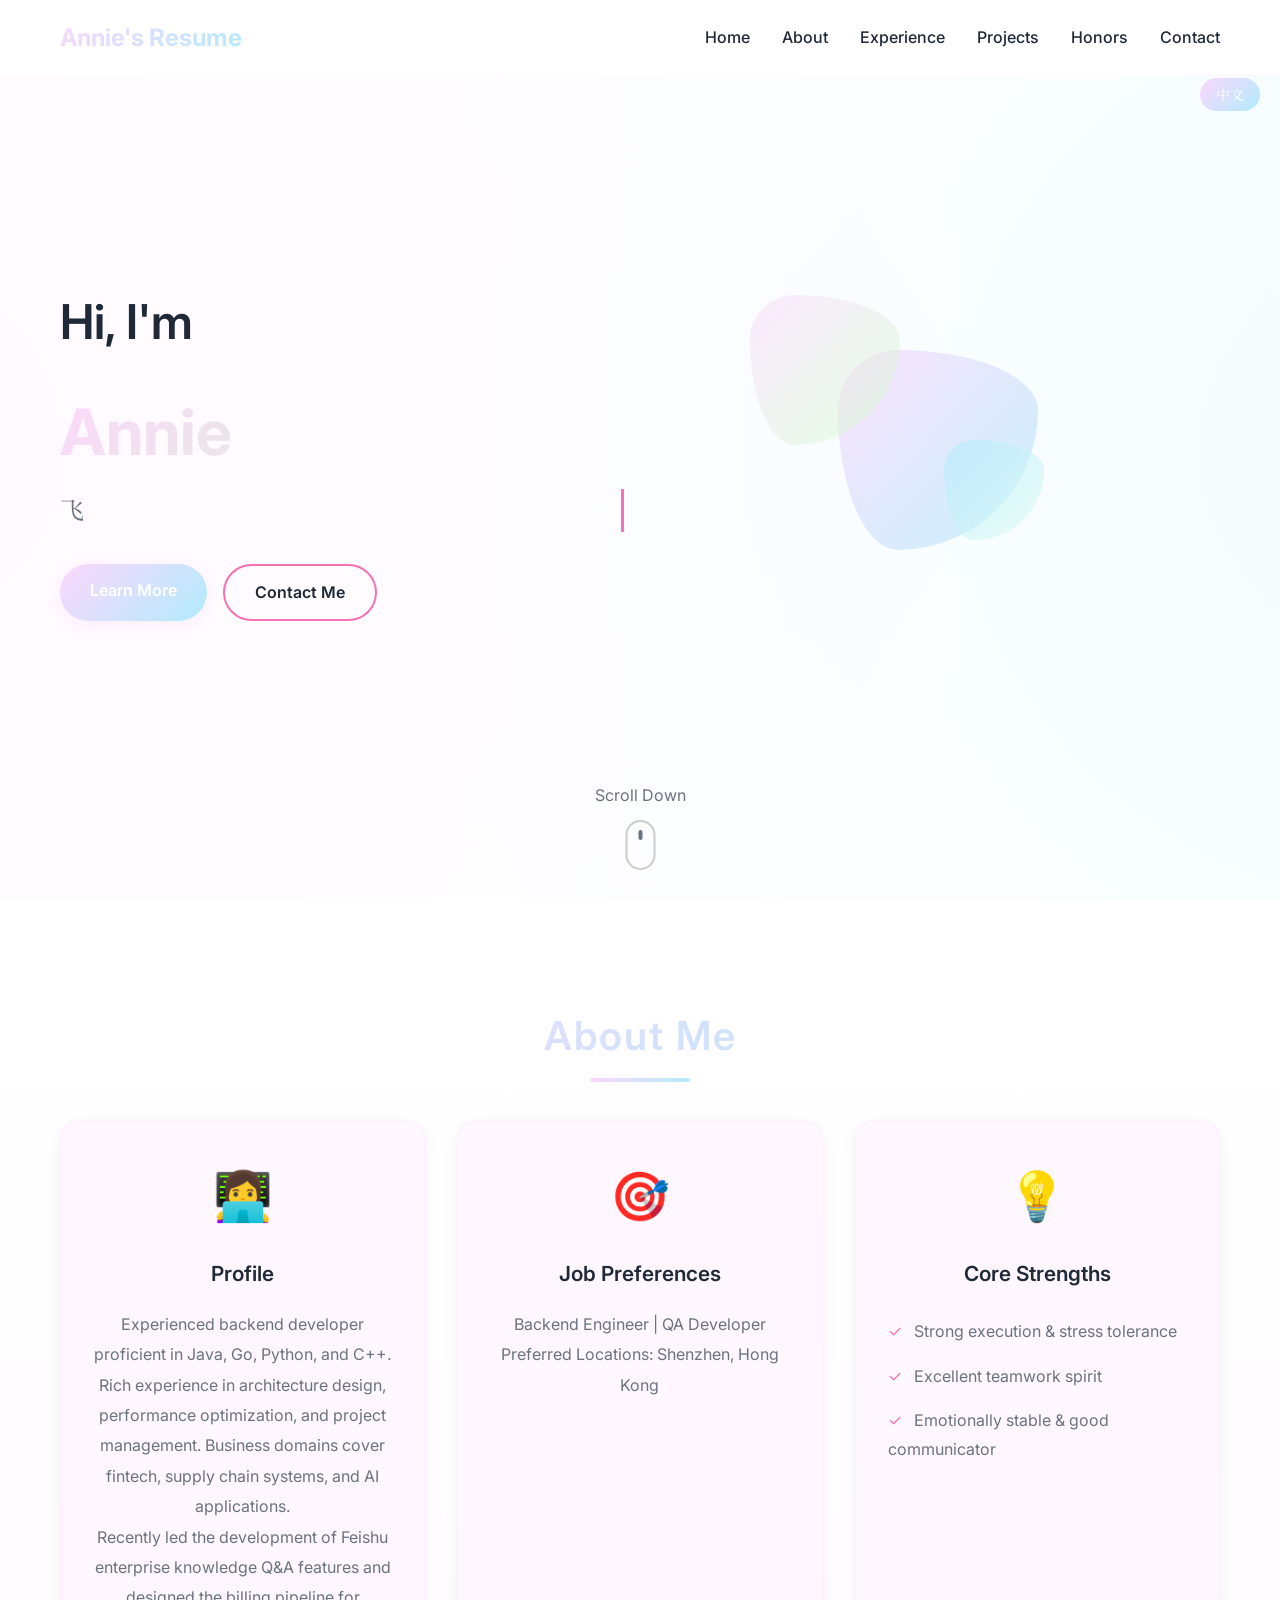
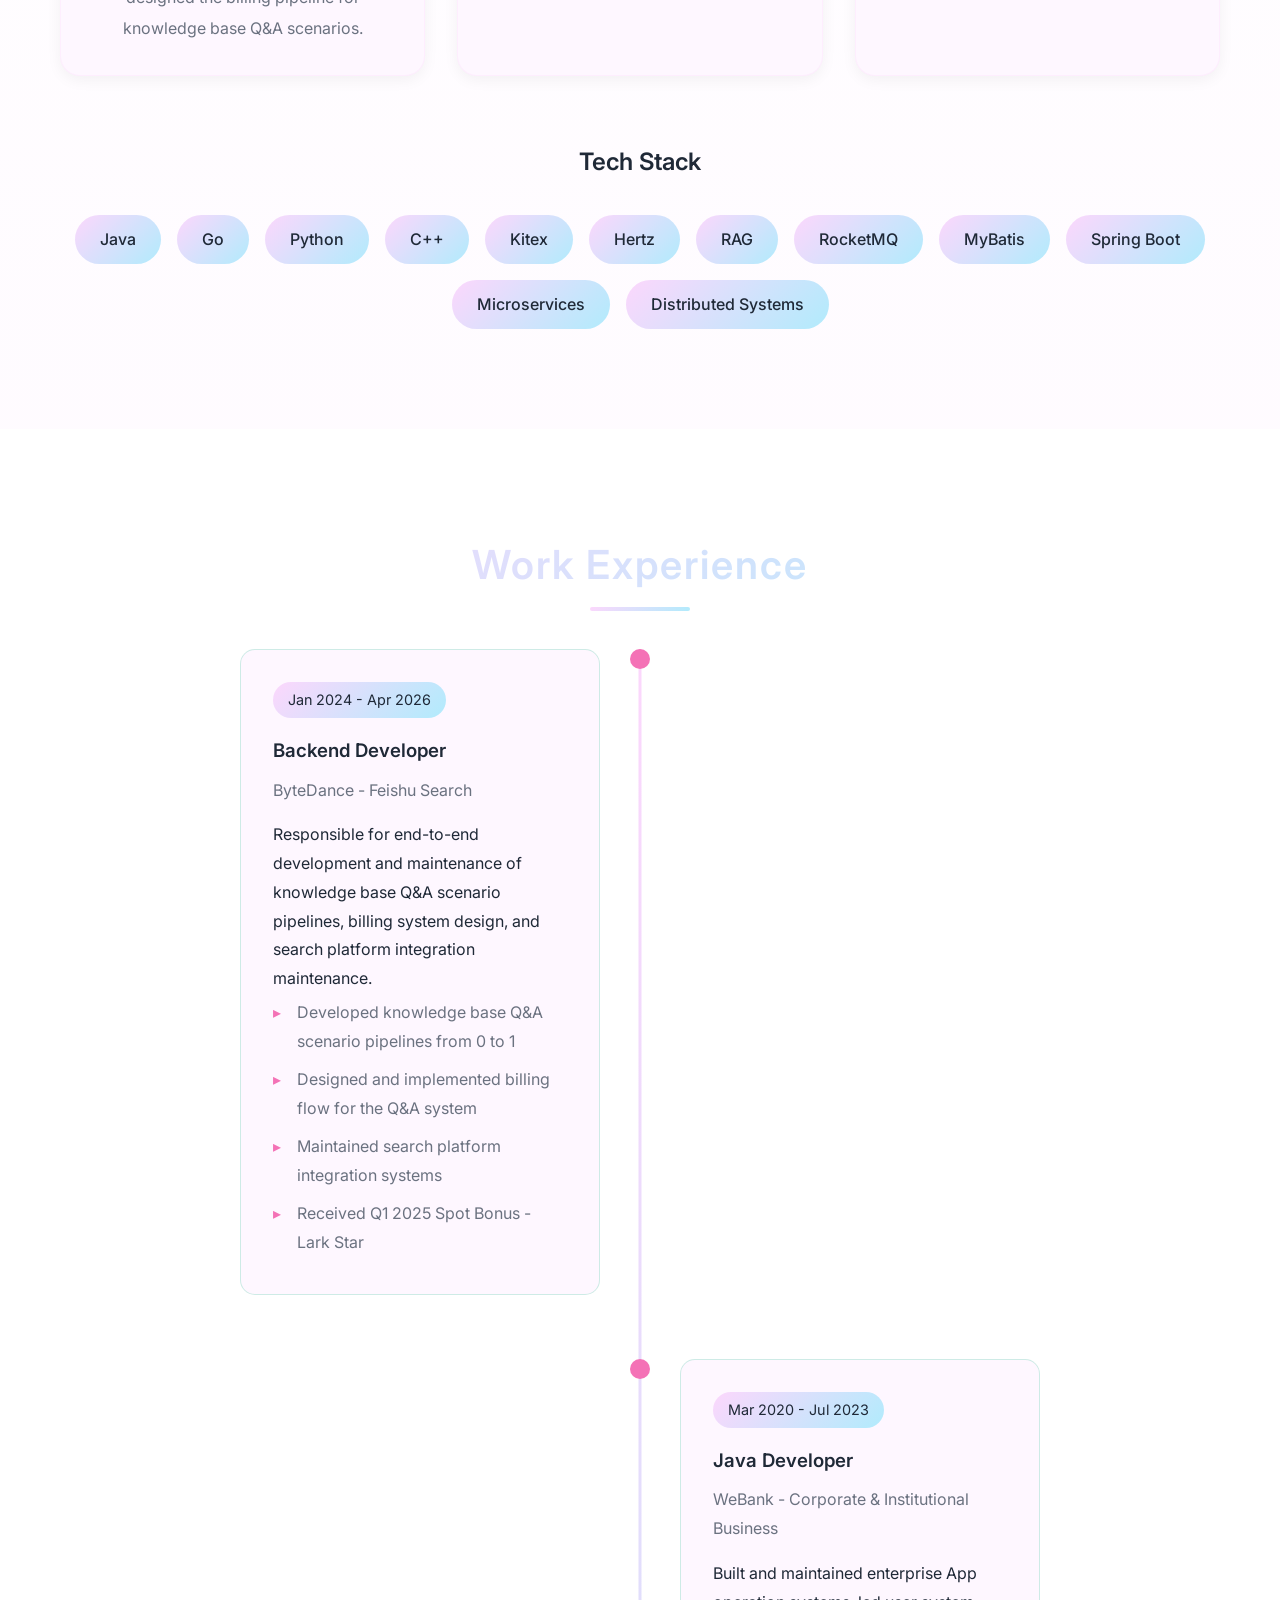
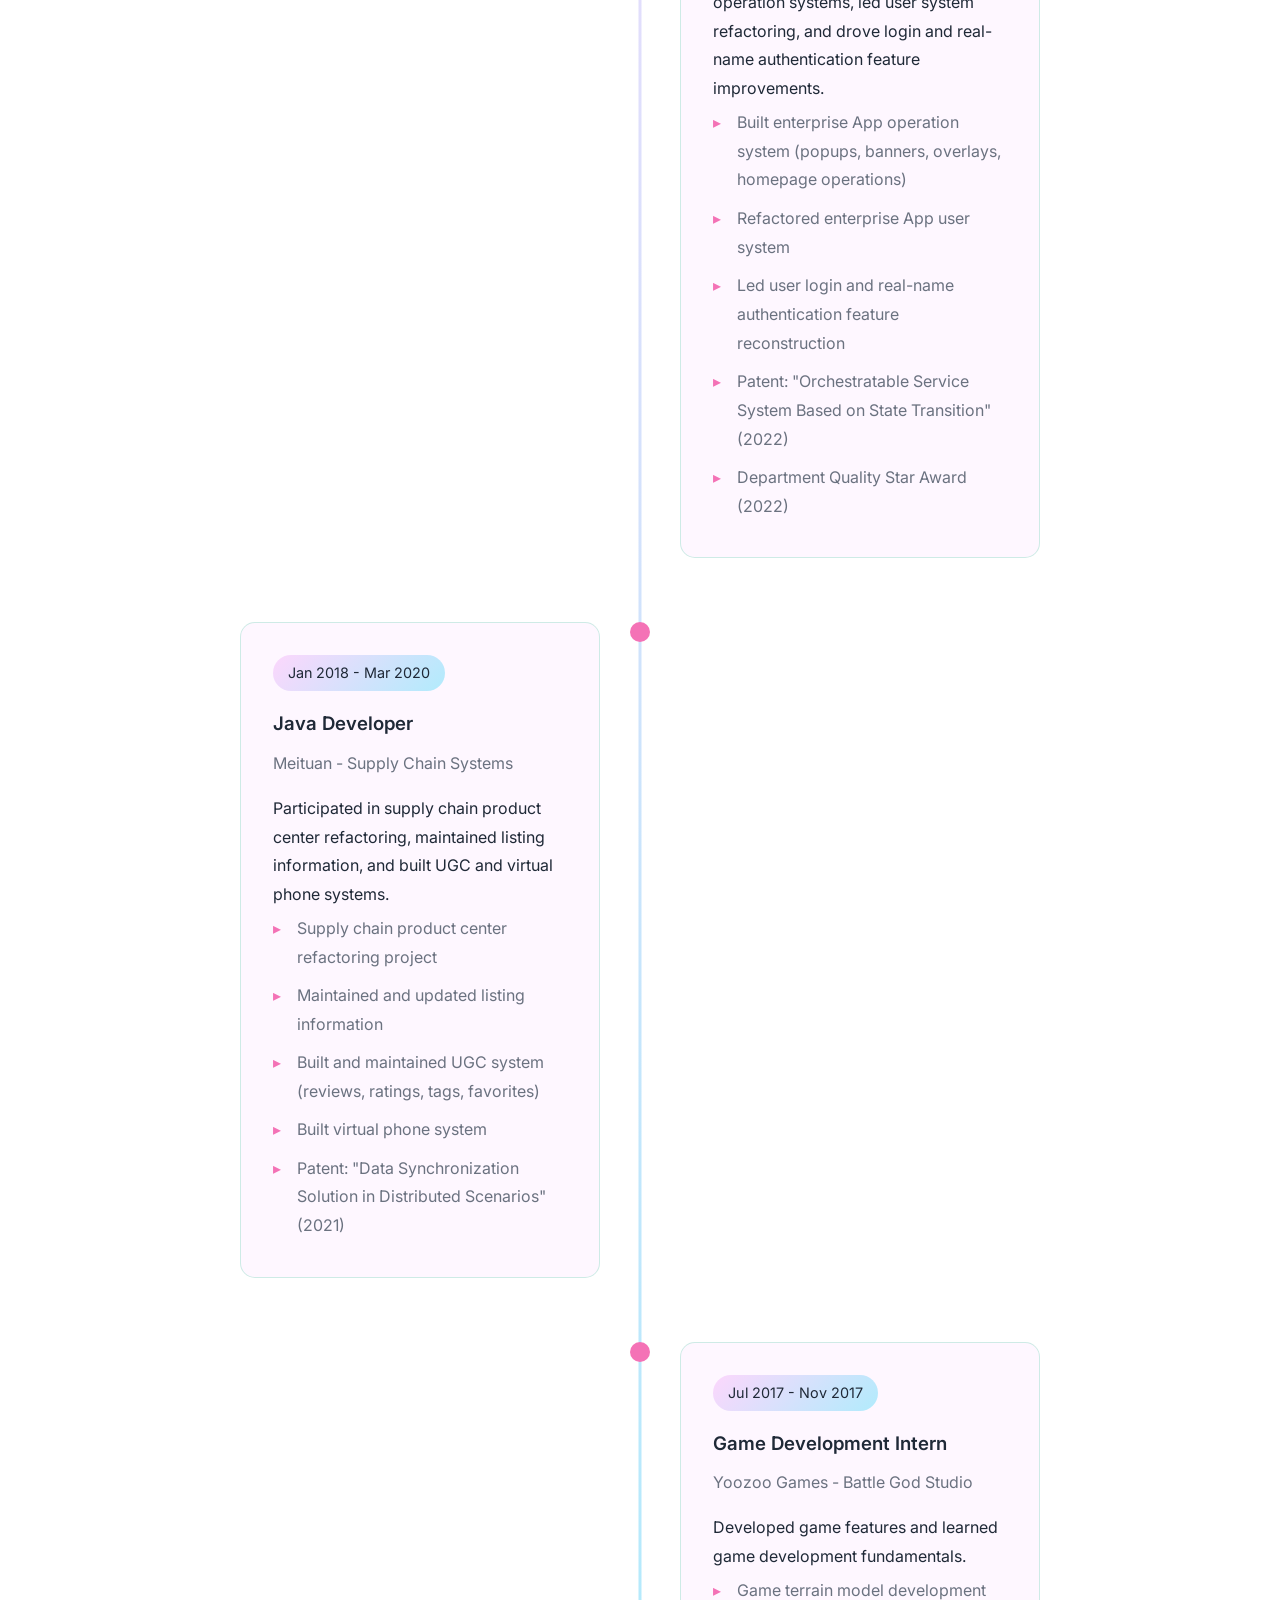
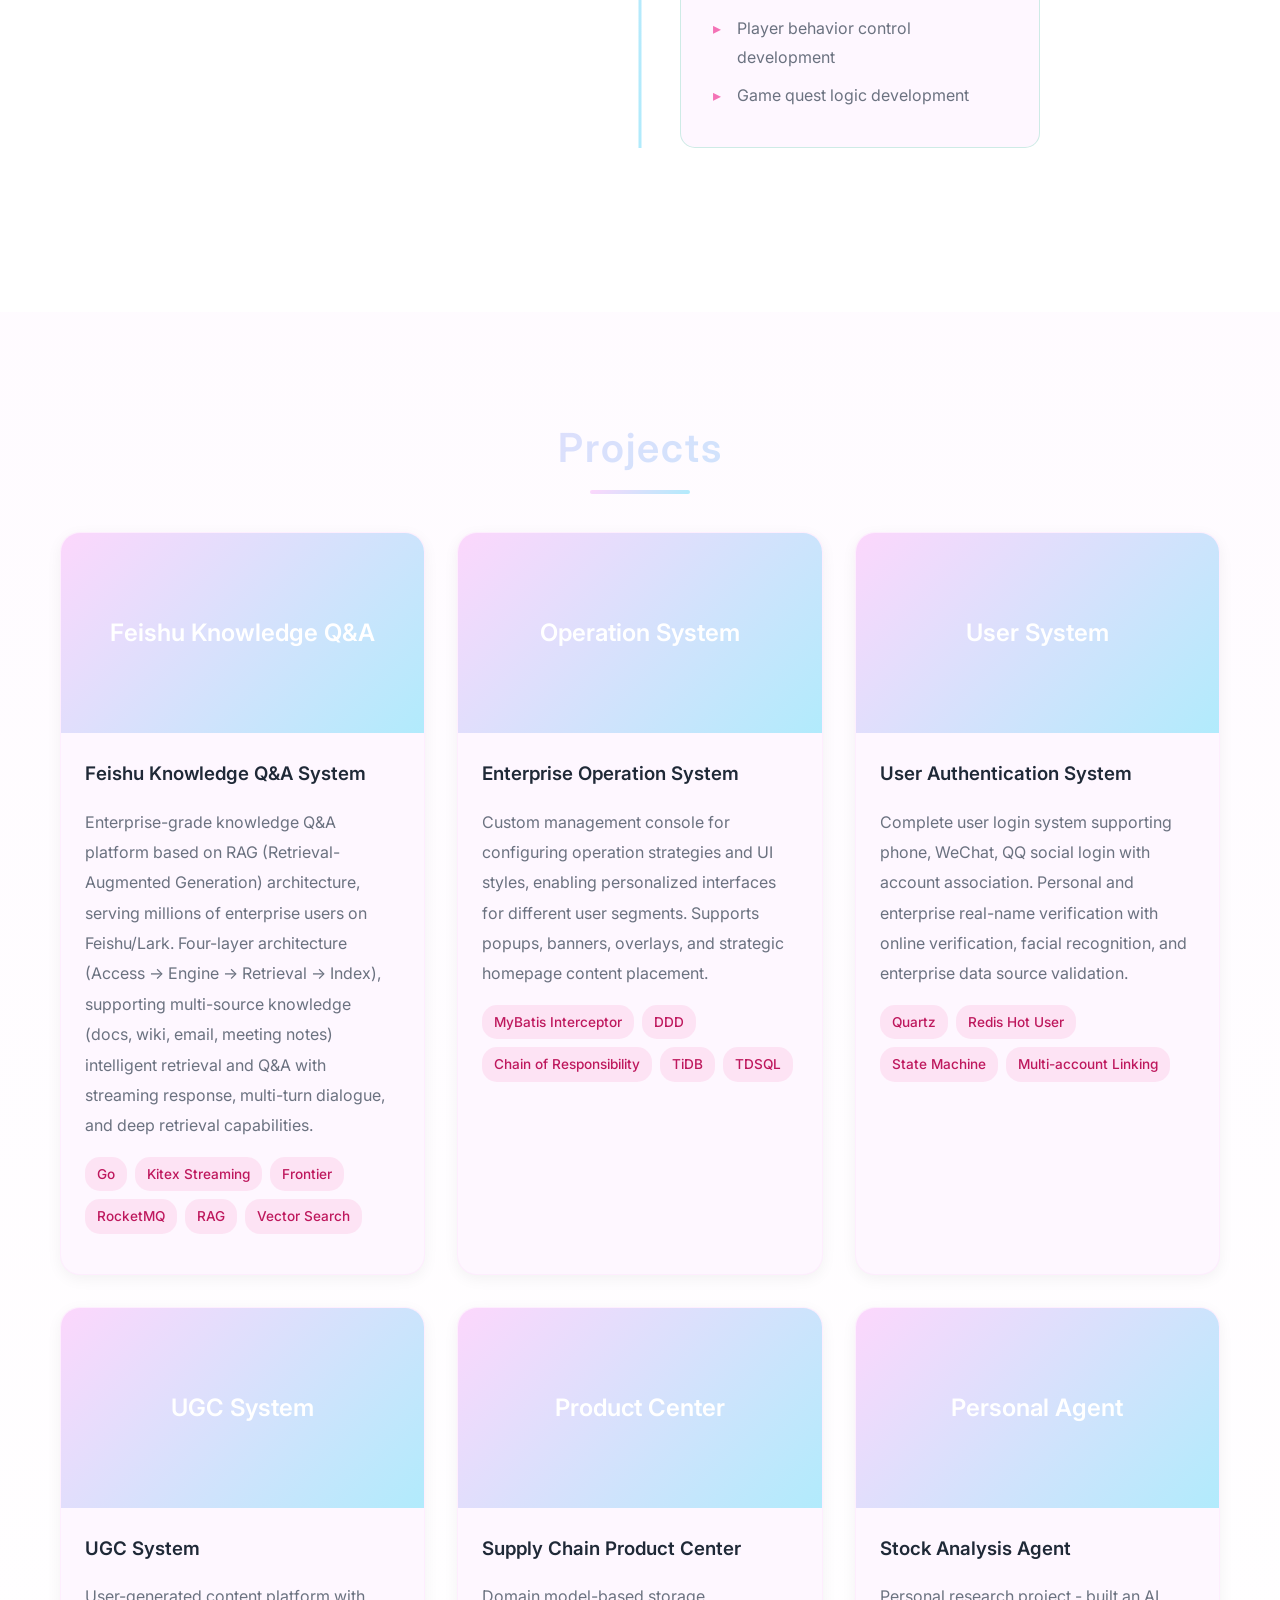
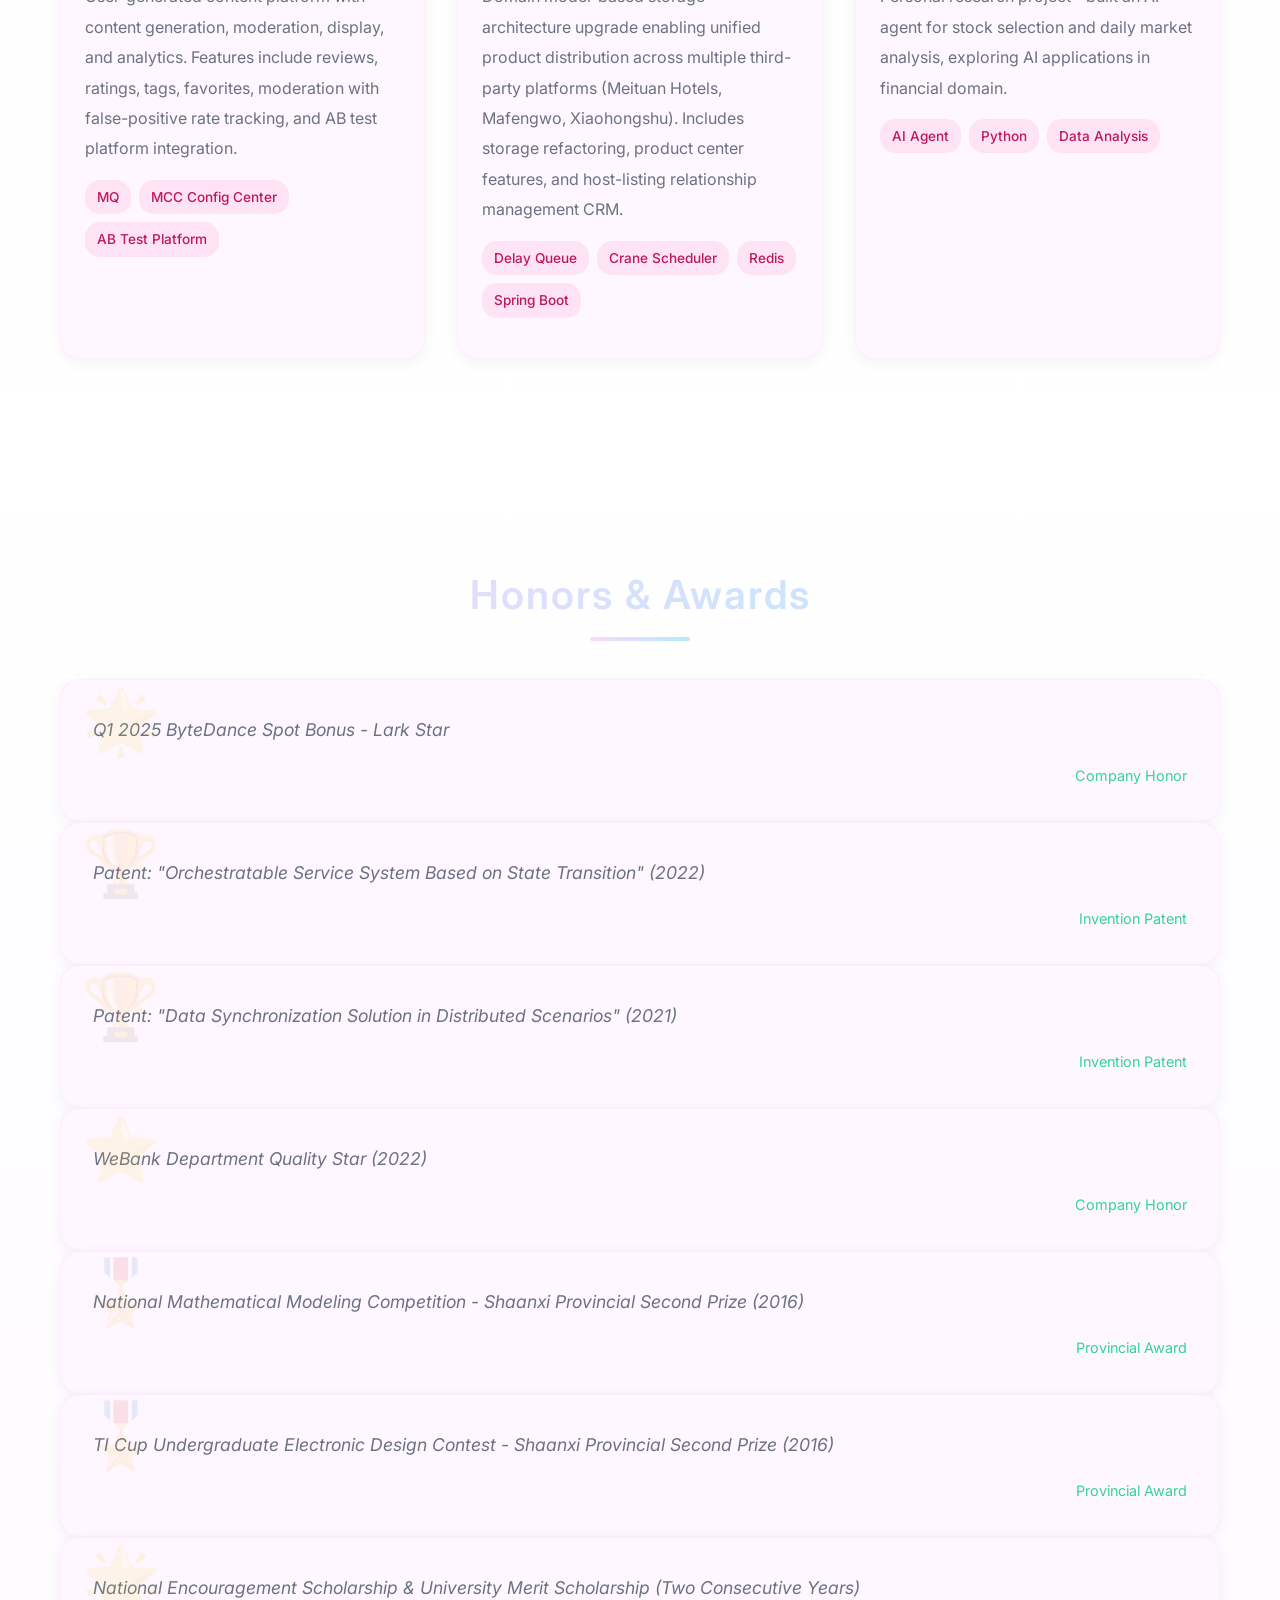
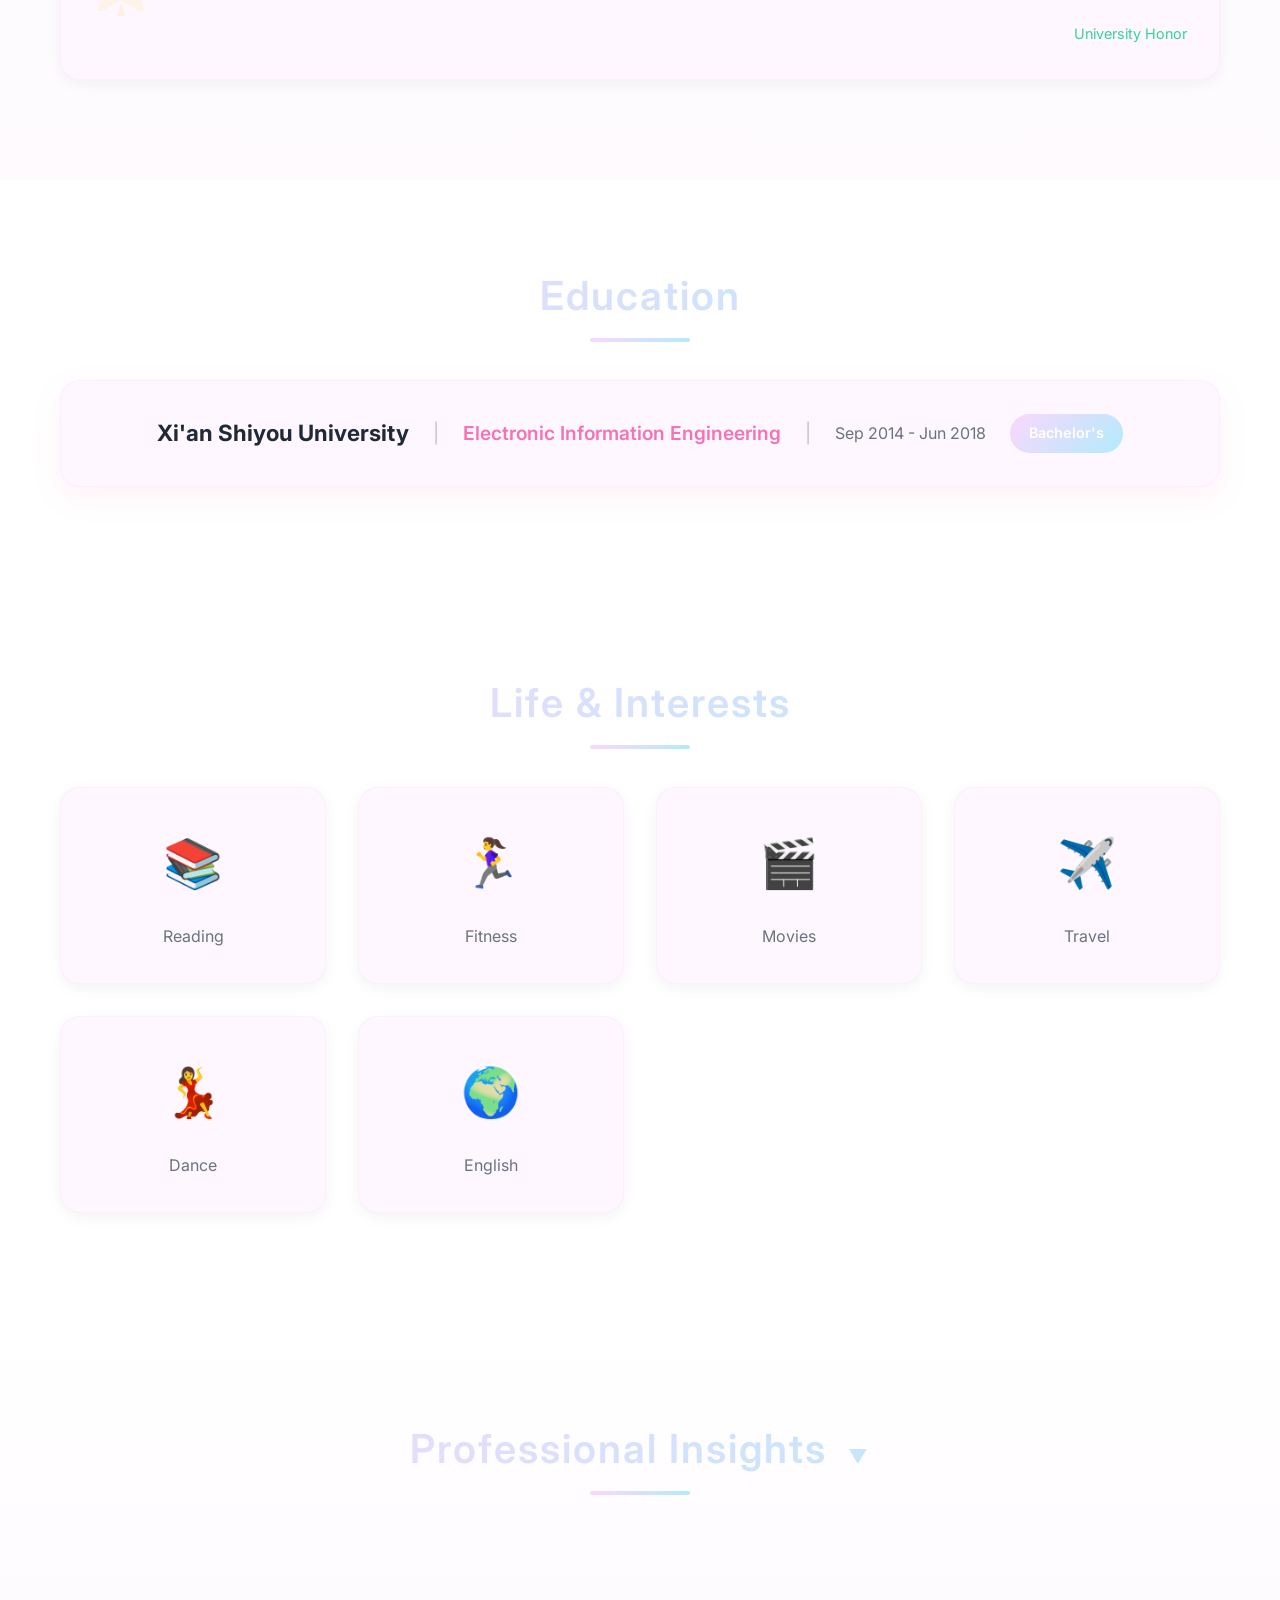
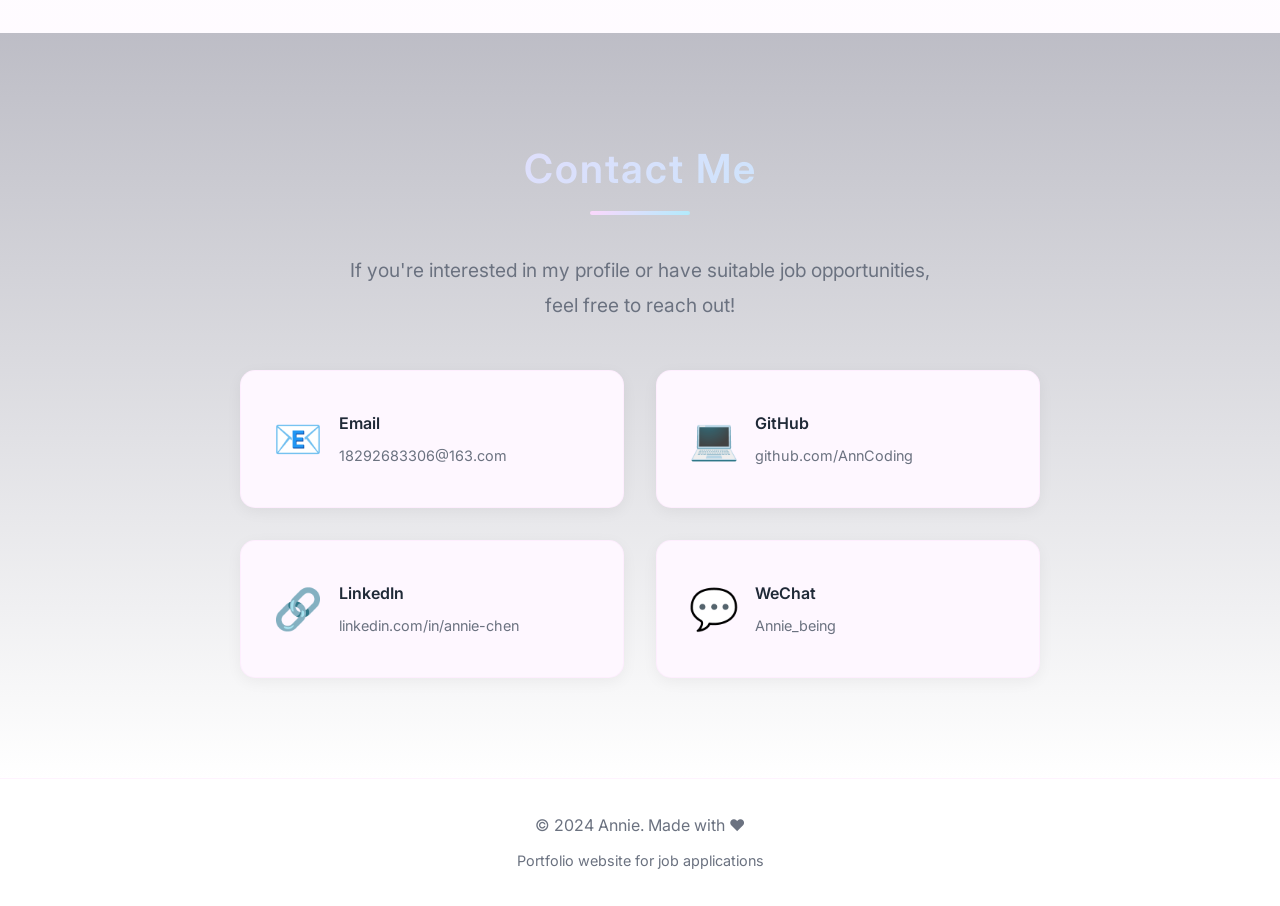
==== commit d9fb3aaf: "Update: redesign education section and add LinkedIn - Education section: new horizontal card layout " ====
--- a/index_en.html
+++ b/index_en.html
@@ -347,43 +347,60 @@
     </section>
 
     <!-- Education Section -->
-    <section id="education" class="learning">
+    <section id="education" class="education-new">
         <div class="container">
             <h2 class="section-title">Education</h2>
-            <div class="learning-content">
-                <div class="learning-item">
-                    <div class="learning-icon">🎓</div>
-                    <h3>Bachelor's Degree</h3>
-                    <p>Sep 2014 - Jun 2018</p>
-                    <p>Xi'an Shiyou University - Electronic Information Engineering</p>
-                </div>
-                <div class="learning-item">
-                    <div class="learning-icon">📚</div>
-                    <h3>Continuous Learning</h3>
-                    <p>Books: "Domain-Driven Design", "Refactoring", "Clean Code"</p>
-                    <p>AI Era Learning: Claude Code, Tech Bloggers, Open Source Projects</p>
-                </div>
-                <div class="learning-item">
-                    <div class="learning-icon">💡</div>
-                    <h3>Self-Improvement</h3>
-                    <p>Focus on energy management and time management</p>
-                    <p>Monthly reading notes & movie reviews, regular fitness & running</p>
-                </div>
-                <div class="learning-item">
-                    <div class="learning-icon">🌟</div>
-                    <h3>Career Goals</h3>
-                    <p>Backend Development (Project Management Focus) | QA Development</p>
-                    <p>Aspire to become an independent freelance developer</p>
+            <div class="education-card">
+                <div class="edu-school">Xi'an Shiyou University</div>
+                <div class="edu-divider">|</div>
+                <div class="edu-major">Electronic Information Engineering</div>
+                <div class="edu-divider">|</div>
+                <div class="edu-time">Sep 2014 - Jun 2018</div>
+                <div class="edu-degree">Bachelor's</div>
+            </div>
+        </div>
+    </section>
+
+    <!-- Life Section -->
+    <section id="life" class="life">
+        <div class="container">
+            <h2 class="section-title">Life & Interests</h2>
+            <div class="life-gallery">
+                <div class="life-item">
+                    <div class="life-icon">📚</div>
+                    <p>Reading</p>
+                </div>
+                <div class="life-item">
+                    <div class="life-icon">🏃‍♀️</div>
+                    <p>Fitness</p>
+                </div>
+                <div class="life-item">
+                    <div class="life-icon">🎬</div>
+                    <p>Movies</p>
+                </div>
+                <div class="life-item">
+                    <div class="life-icon">✈️</div>
+                    <p>Travel</p>
+                </div>
+                <div class="life-item">
+                    <div class="life-icon">💃</div>
+                    <p>Dance</p>
+                </div>
+                <div class="life-item">
+                    <div class="life-icon">🌍</div>
+                    <p>English</p>
                 </div>
             </div>
         </div>
     </section>
 
     <!-- Insights Section -->
-    <section id="insights-section" class="insights">
-        <div class="container">
-            <h2 class="section-title">Professional Insights</h2>
-            <div class="insights-grid">
+    <section id="insights-section" class="insights collapsible-section">
+        <div class="container">
+            <h2 class="section-title toggle-title" onclick="toggleInsights()">
+                Professional Insights <span class="toggle-icon">▼</span>
+            </h2>
+            <div class="insights-grid" id="insightsGrid">
                 <div class="insight-card">
                     <div class="insight-quote">"</div>
                     <p class="insight-text">Embrace "composure" in the AI era. My core competitiveness has evolved from "coding speed" to "complex problem-solving ability" and "deep business insight." AI can autocomplete code, but abstracting messy real-world business into elegant data models, making optimal architecture trade-offs between performance and cost—these "engineer wisdom" aspects cannot be replaced by AI in the short term.</p>
@@ -398,45 +415,6 @@
                     <div class="insight-quote">"</div>
                     <p class="insight-text">Embrace my identity as a woman in tech with confidence. Transform strengths in listening and synthesis into unique leadership. In architecture reviews, catch edge cases others might miss. When technical debt accumulates, patiently craft smooth migration plans. Tech is a marathon—the first 10km test explosive power, but after thirty, it's about mental stamina, vision, and reverence for technology's essence.</p>
                     <div class="insight-date">Women in Tech</div>
-                </div>
-            </div>
-        </div>
-    </section>
-
-    <!-- Life Section -->
-    <section id="life" class="life">
-        <div class="container">
-            <h2 class="section-title">Life & Interests</h2>
-            <div class="life-gallery">
-                <div class="life-item">
-                    <div class="life-icon">📚</div>
-                    <h3>Reading</h3>
-                    <p>Monthly reading with notes across tech, management, and thinking methodologies</p>
-                </div>
-                <div class="life-item">
-                    <div class="life-icon">🏃‍♀️</div>
-                    <h3>Fitness</h3>
-                    <p>Weekly running and workout routines for physical and mental wellness</p>
-                </div>
-                <div class="life-item">
-                    <div class="life-icon">🎬</div>
-                    <h3>Movies</h3>
-                    <p>Write reviews after watching films to record thoughts and insights</p>
-                </div>
-                <div class="life-item">
-                    <div class="life-icon">✈️</div>
-                    <h3>Travel</h3>
-                    <p>Capture life's beautiful moments through photography, discover new worlds</p>
-                </div>
-                <div class="life-item">
-                    <div class="life-icon">💃</div>
-                    <h3>Dance</h3>
-                    <p>Learning dance to cultivate artistic appreciation and body-mind coordination</p>
-                </div>
-                <div class="life-item">
-                    <div class="life-icon">🌍</div>
-                    <h3>English Learning</h3>
-                    <p>Continuous English learning to expand global perspective</p>
                 </div>
             </div>
         </div>
@@ -449,32 +427,32 @@
             <div class="contact-content">
                 <p class="contact-intro">If you're interested in my profile or have suitable job opportunities, feel free to reach out!</p>
                 <div class="contact-methods">
-                    <a href="mailto:annie@example.com" class="contact-item">
+                    <a href="mailto:18292683306@163.com" class="contact-item">
                         <div class="contact-icon">📧</div>
                         <div class="contact-info">
                             <h4>Email</h4>
-                            <p>annie@example.com</p>
+                            <p>18292683306@163.com</p>
                         </div>
                     </a>
-                    <a href="https://github.com/annie-dev" target="_blank" class="contact-item">
+                    <a href="https://github.com/AnnCoding" target="_blank" class="contact-item">
                         <div class="contact-icon">💻</div>
                         <div class="contact-info">
                             <h4>GitHub</h4>
-                            <p>github.com/annie-dev</p>
+                            <p>github.com/AnnCoding</p>
                         </div>
                     </a>
-                    <a href="https://linkedin.com/in/annie-profile" target="_blank" class="contact-item">
+                    <a href="https://www.linkedin.com/in/annie-chen-5862a5256/" target="_blank" class="contact-item">
                         <div class="contact-icon">🔗</div>
                         <div class="contact-info">
                             <h4>LinkedIn</h4>
-                            <p>linkedin.com/in/annie-profile</p>
+                            <p>linkedin.com/in/annie-chen</p>
                         </div>
                     </a>
                     <a href="#" class="contact-item">
                         <div class="contact-icon">💬</div>
                         <div class="contact-info">
                             <h4>WeChat</h4>
-                            <p>annie_wechat</p>
+                            <p>Annie_being</p>
                         </div>
                     </a>
                 </div>
--- a/css/style.css
+++ b/css/style.css
@@ -754,16 +754,118 @@
     color: var(--text-secondary);
 }
 
+/* ==================== 教育背景（新样式） ==================== */
+.education-new {
+    padding: 80px 0;
+}
+
+.education-card {
+    display: flex;
+    align-items: center;
+    justify-content: center;
+    flex-wrap: wrap;
+    gap: 1.5rem;
+    background: var(--card-bg);
+    padding: 2rem 3rem;
+    border-radius: 20px;
+    border: 1px solid rgba(252, 215, 252, 0.3);
+    box-shadow: 0 10px 30px rgba(244, 114, 182, 0.1);
+    transition: all 0.3s ease;
+}
+
+.education-card:hover {
+    transform: translateY(-3px);
+    box-shadow: 0 15px 40px rgba(244, 114, 182, 0.2);
+}
+
+.edu-school {
+    font-size: 1.4rem;
+    font-weight: 700;
+    color: var(--text-primary);
+}
+
+.edu-major {
+    font-size: 1.2rem;
+    color: var(--primary-color);
+    font-weight: 600;
+}
+
+.edu-time {
+    font-size: 1rem;
+    color: var(--text-secondary);
+}
+
+.edu-degree {
+    padding: 0.4rem 1.2rem;
+    background: var(--gradient-1);
+    color: white;
+    border-radius: 20px;
+    font-size: 0.9rem;
+    font-weight: 600;
+}
+
+.edu-divider {
+    color: rgba(107, 114, 128, 0.4);
+    font-size: 1.2rem;
+}
+
+@media (max-width: 768px) {
+    .education-card {
+        flex-direction: column;
+        gap: 1rem;
+        padding: 1.5rem;
+    }
+
+    .edu-divider {
+        display: none;
+    }
+
+    .edu-school {
+        font-size: 1.2rem;
+    }
+
+    .edu-major {
+        font-size: 1.1rem;
+    }
+}
+
 /* ==================== 感悟体验 ==================== */
 .insights {
     padding: 100px 0;
-    background: linear-gradient(180deg, var(--dark-bg) 0%, rgba(37, 37, 66, 0.3) 100%);
-}
-
-.insights-grid {
+    background: linear-gradient(180deg, var(--dark-bg) 0%, rgba(254, 247, 255, 0.5) 100%);
+}
+
+/* 可折叠区域 */
+.collapsible-section .insights-grid {
+    display: none;
+}
+
+.collapsible-section.expanded .insights-grid {
     display: grid;
     grid-template-columns: repeat(auto-fit, minmax(300px, 1fr));
     gap: 2rem;
+}
+
+.toggle-title {
+    cursor: pointer;
+    user-select: none;
+    position: relative;
+    transition: all 0.3s ease;
+}
+
+.toggle-title:hover {
+    color: var(--primary-color);
+}
+
+.toggle-icon {
+    display: inline-block;
+    margin-left: 10px;
+    font-size: 1.2rem;
+    transition: transform 0.3s ease;
+}
+
+.collapsible-section.expanded .toggle-icon {
+    transform: rotate(180deg);
 }
 
 .insight-card {
@@ -828,9 +930,16 @@
 }
 
 .life-item:hover {
-    transform: translateY(-5px) rotate(2deg);
+    transform: translateY(-5px);
     box-shadow: 0 15px 35px rgba(252, 215, 252, 0.2);
     border-color: var(--secondary-color);
+}
+
+.life-item h3 {
+    margin-bottom: 0;
+    font-size: 1.1rem;
+    font-weight: 500;
+    color: var(--text-primary);
 }
 
 .life-icon {
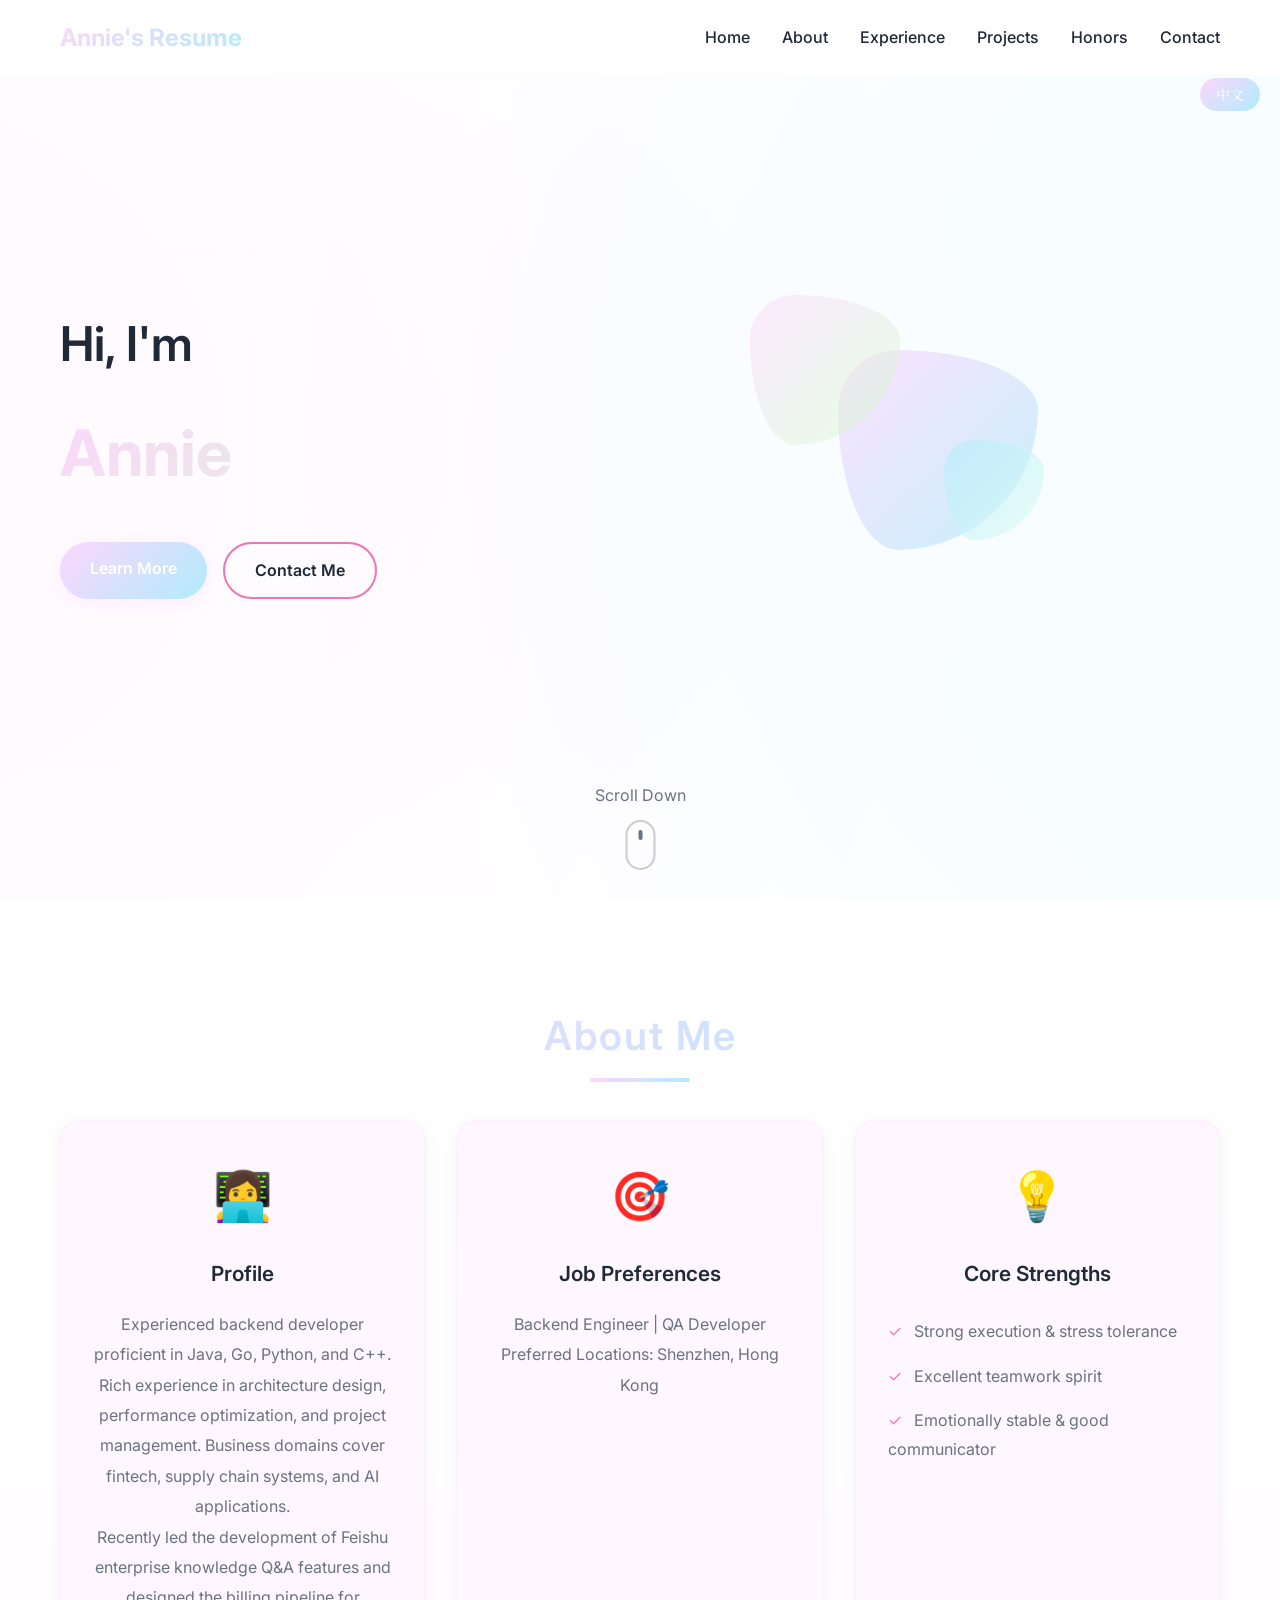
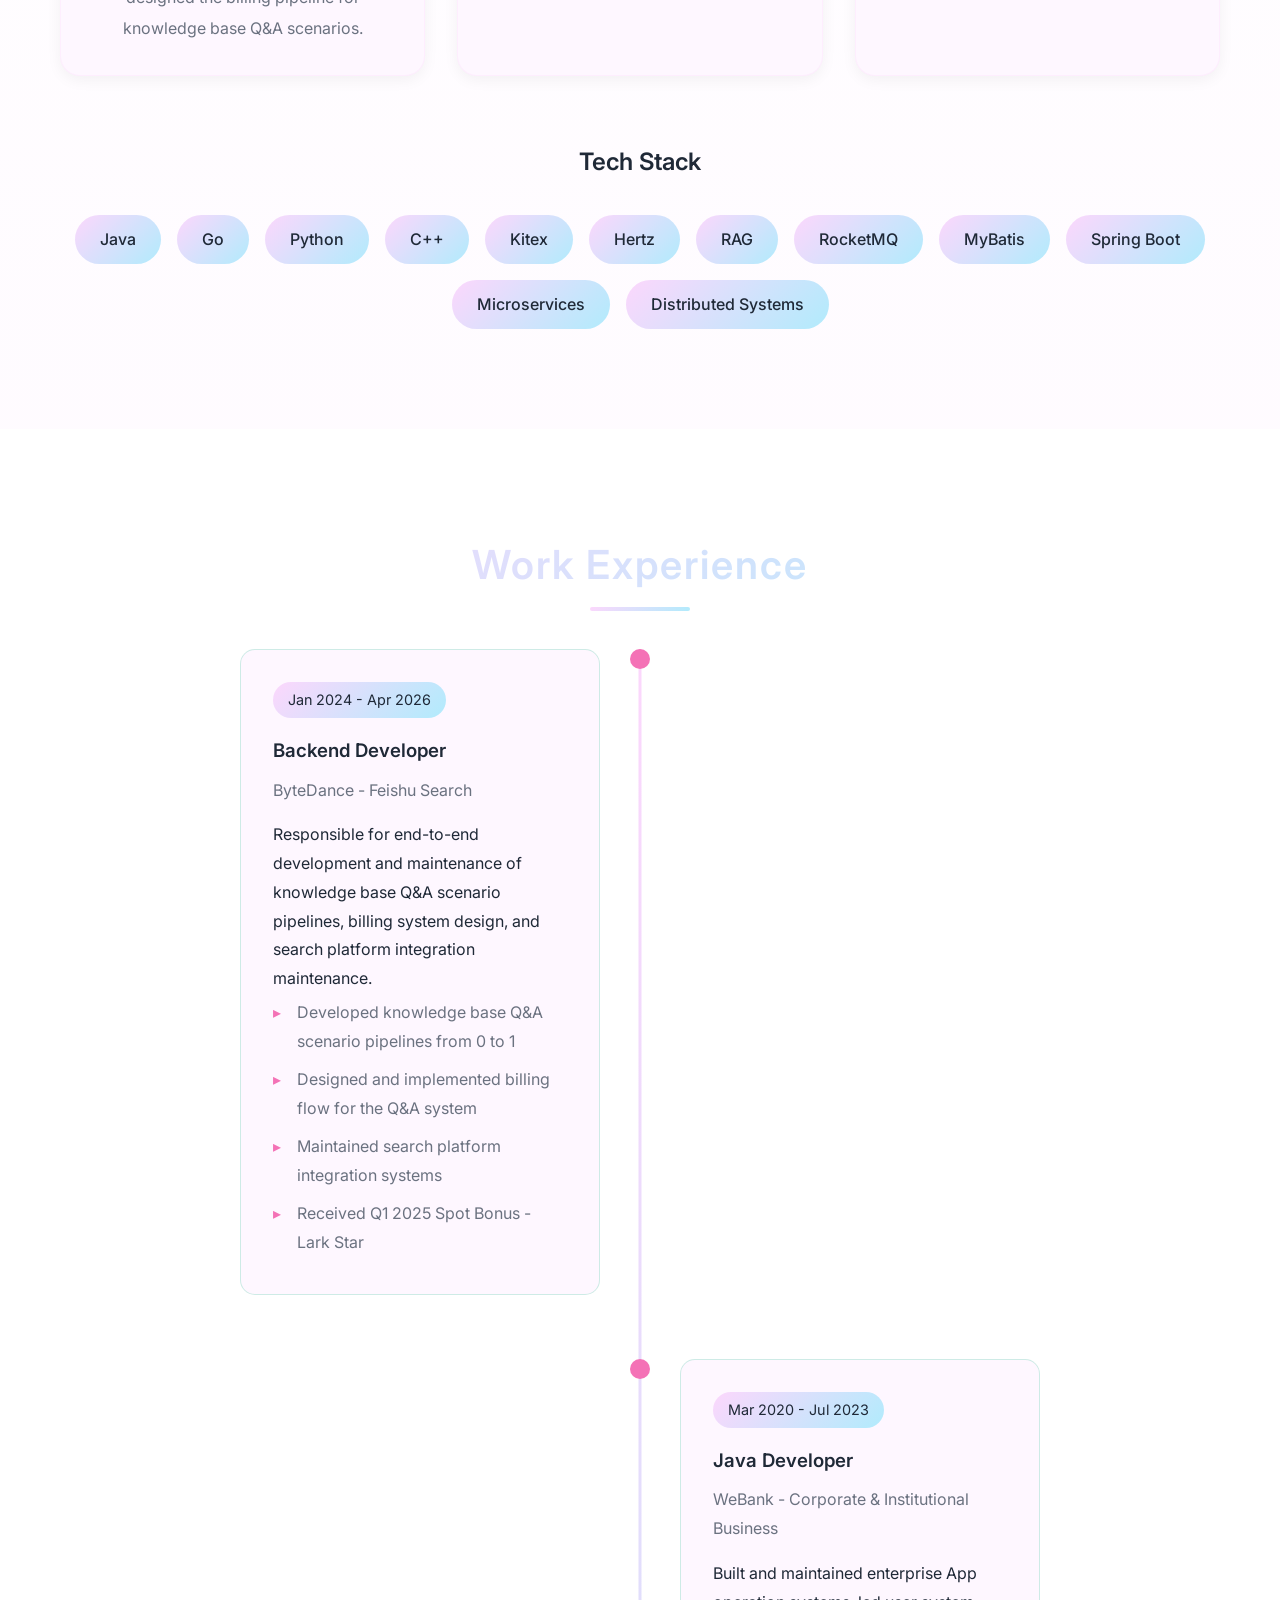
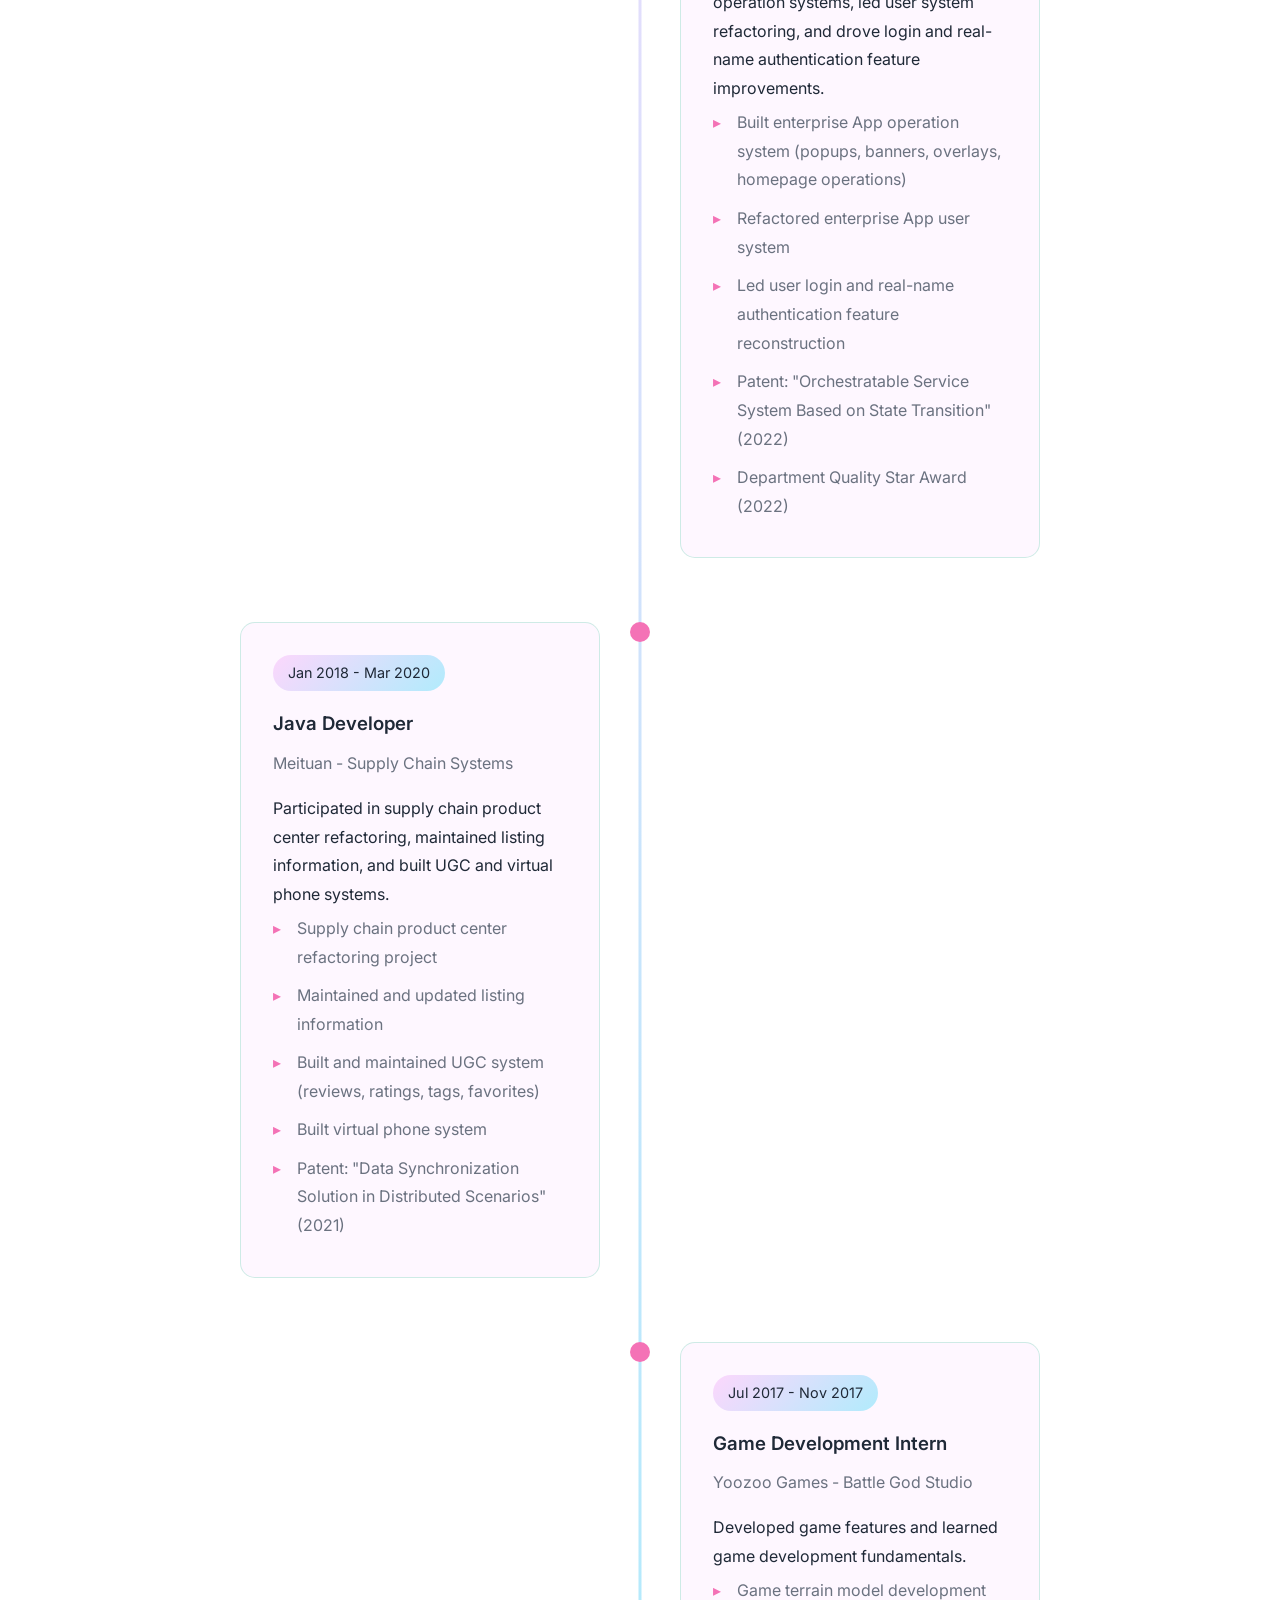
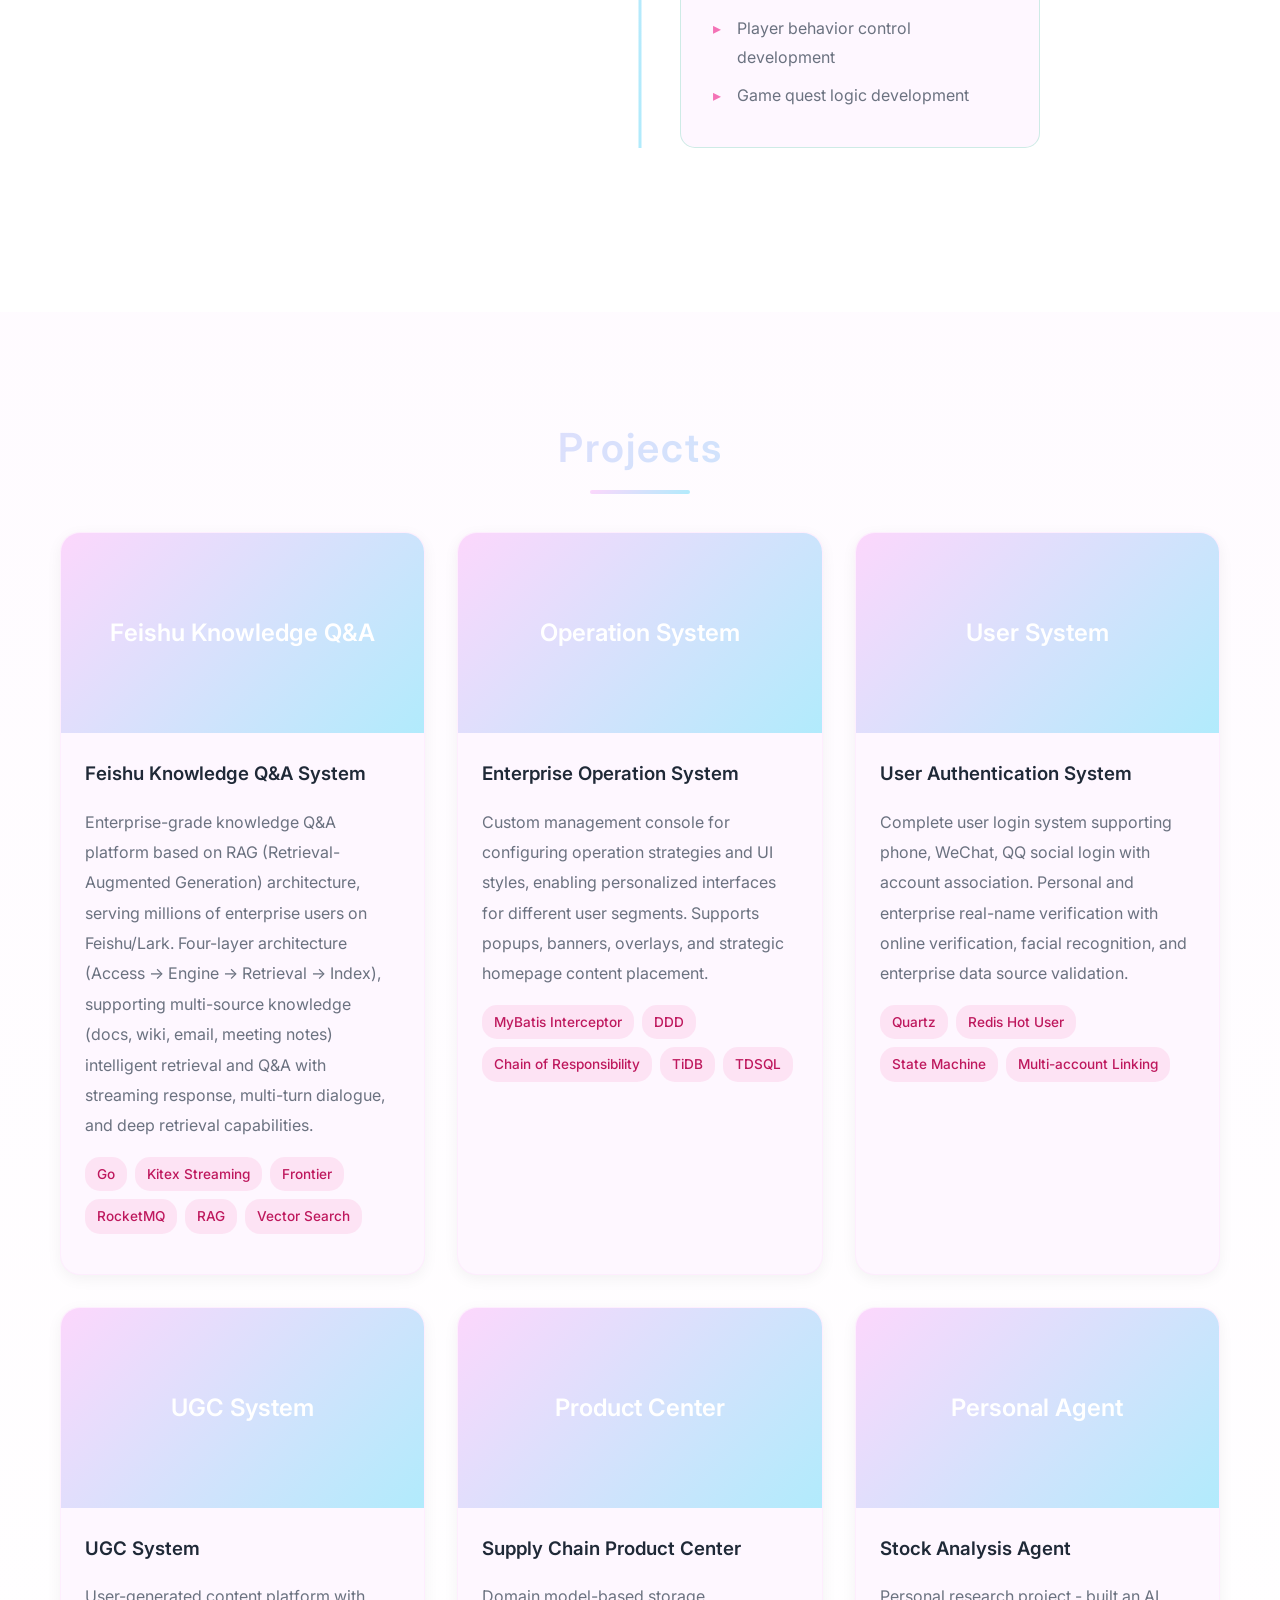
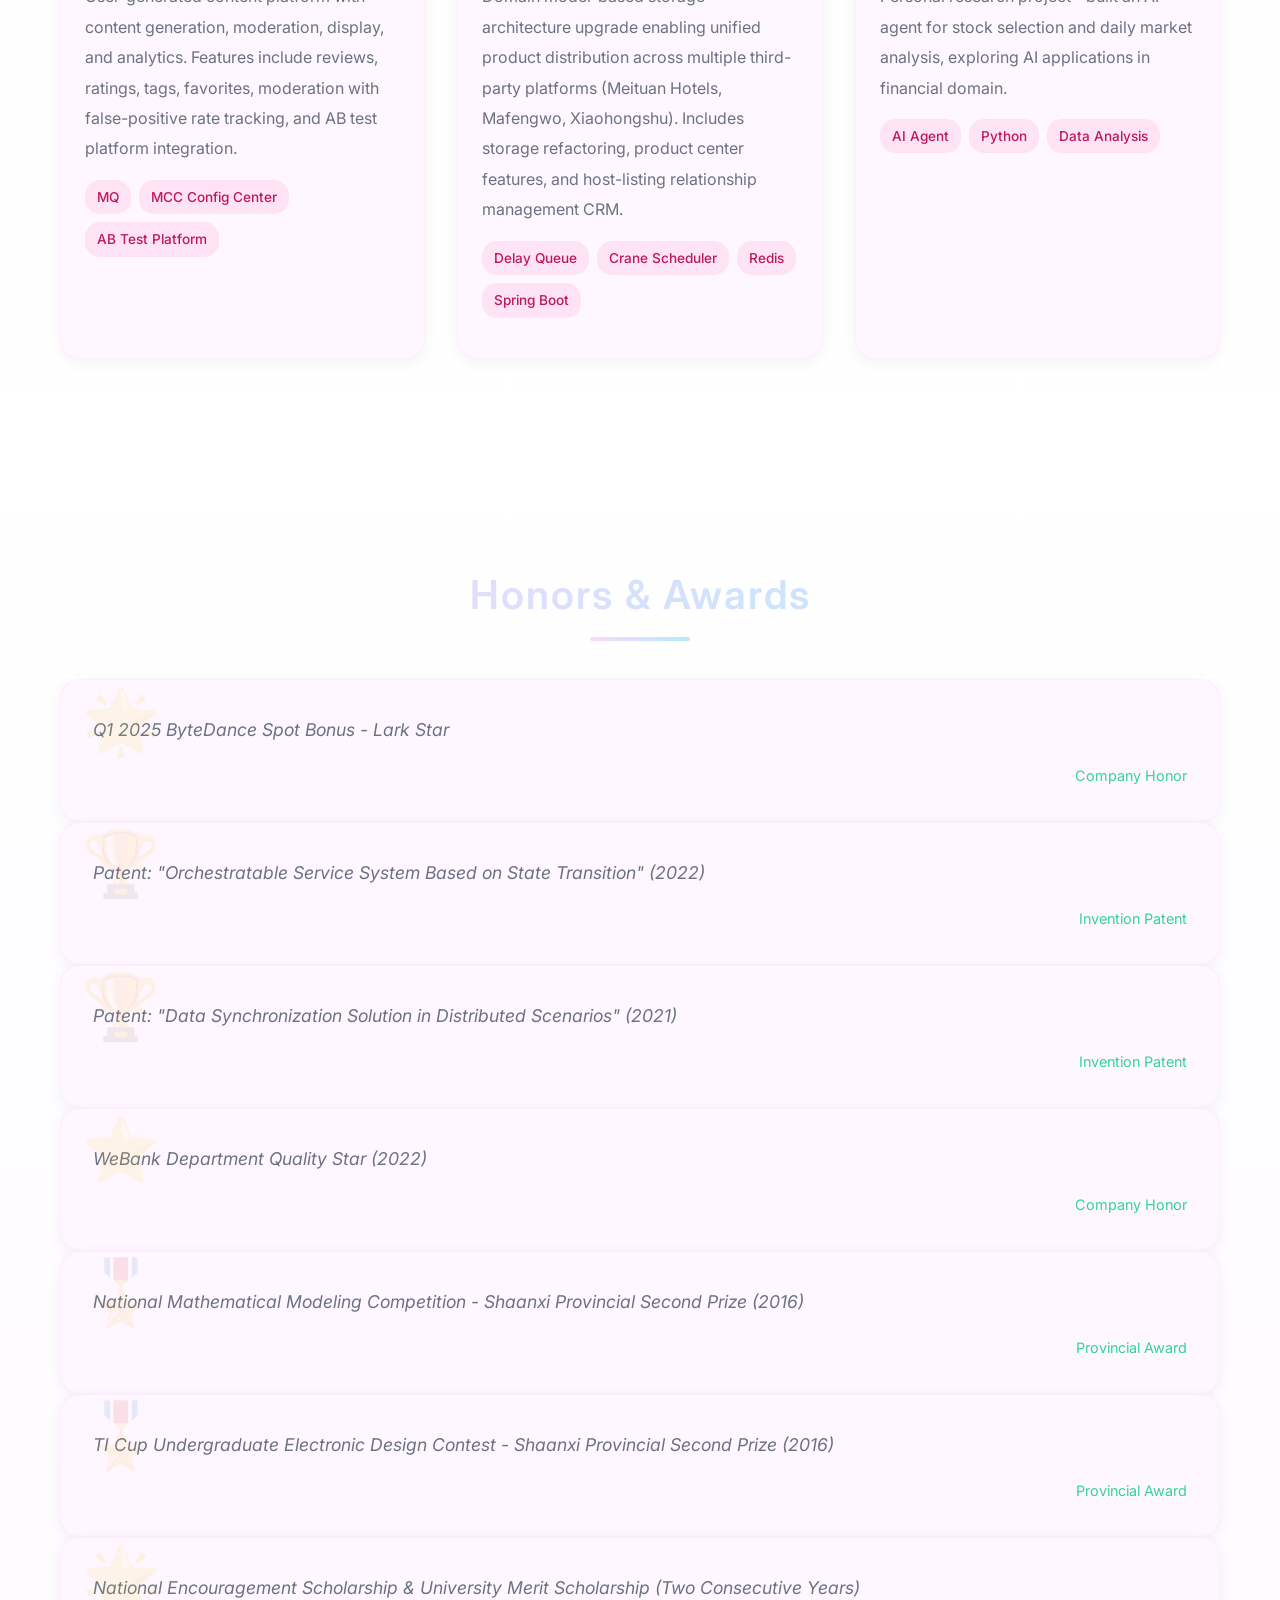
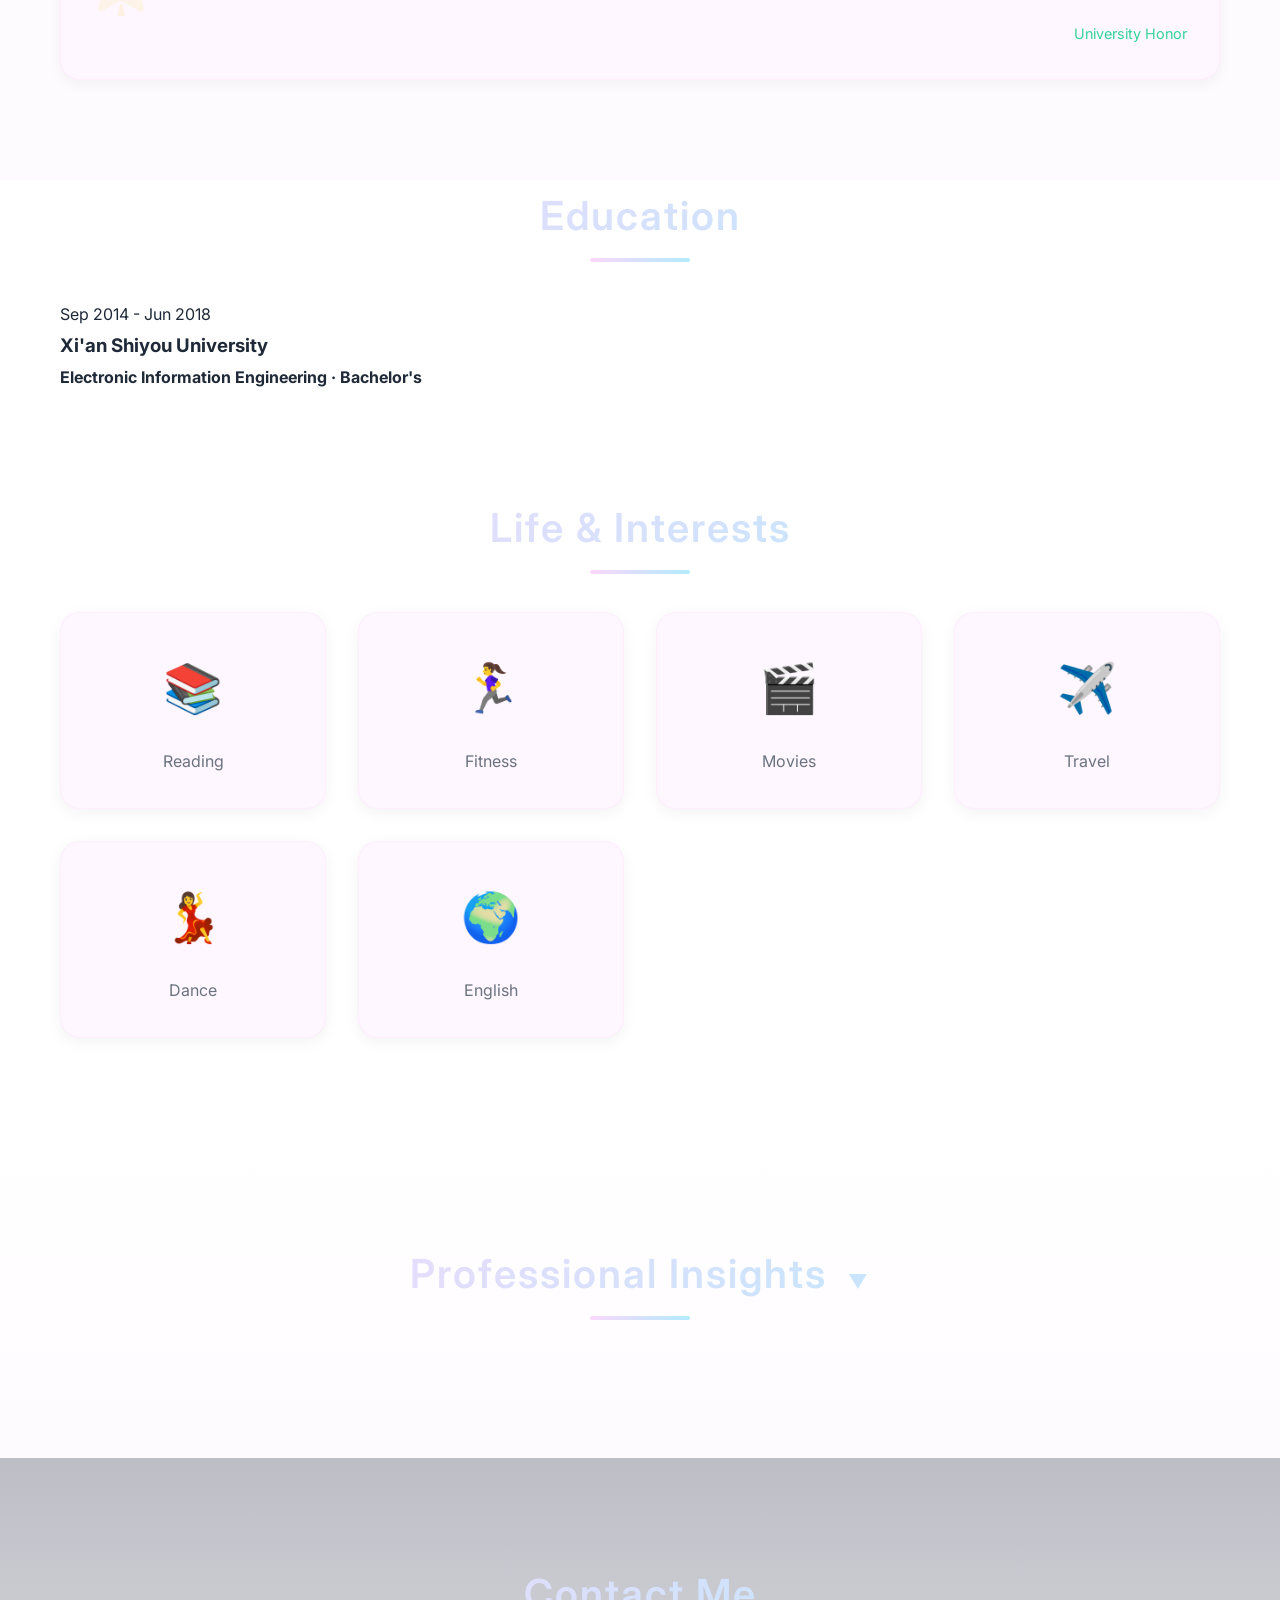
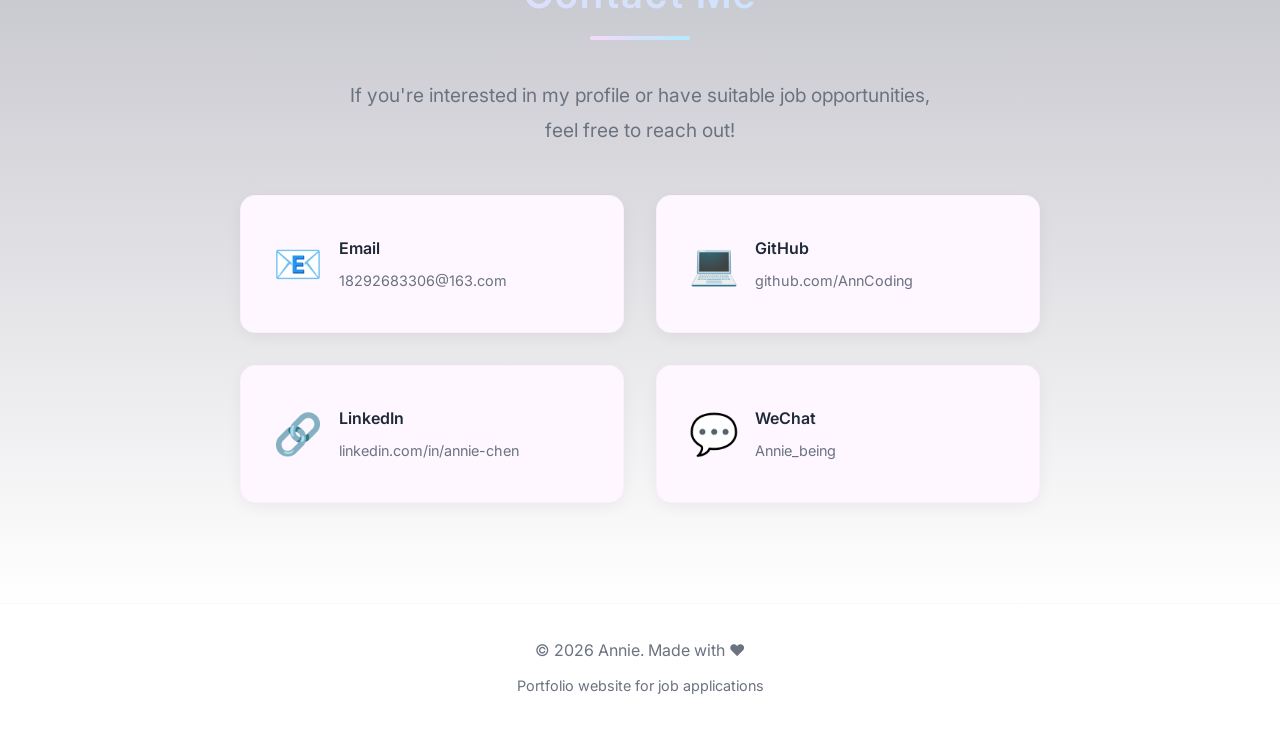
==== commit 7e70f3f7: "Update copyright year to 2026" ====
--- a/index_en.html
+++ b/index_en.html
@@ -347,16 +347,18 @@
     </section>
 
     <!-- Education Section -->
-    <section id="education" class="education-new">
+    <section id="education" class="education-section">
         <div class="container">
             <h2 class="section-title">Education</h2>
-            <div class="education-card">
-                <div class="edu-school">Xi'an Shiyou University</div>
-                <div class="edu-divider">|</div>
-                <div class="edu-major">Electronic Information Engineering</div>
-                <div class="edu-divider">|</div>
-                <div class="edu-time">Sep 2014 - Jun 2018</div>
-                <div class="edu-degree">Bachelor's</div>
+            <div class="timeline-simple">
+                <div class="timeline-item-simple">
+                    <div class="timeline-dot-simple"></div>
+                    <div class="timeline-content-simple">
+                        <div class="edu-date">Sep 2014 - Jun 2018</div>
+                        <h3>Xi'an Shiyou University</h3>
+                        <h4>Electronic Information Engineering · Bachelor's</h4>
+                    </div>
+                </div>
             </div>
         </div>
     </section>
@@ -463,7 +465,7 @@
     <!-- Footer -->
     <footer class="footer">
         <div class="container">
-            <p>&copy; 2024 Annie. Made with ❤️</p>
+            <p>&copy; 2026 Annie. Made with ❤️</p>
             <p class="footer-note">Portfolio website for job applications</p>
         </div>
     </footer>
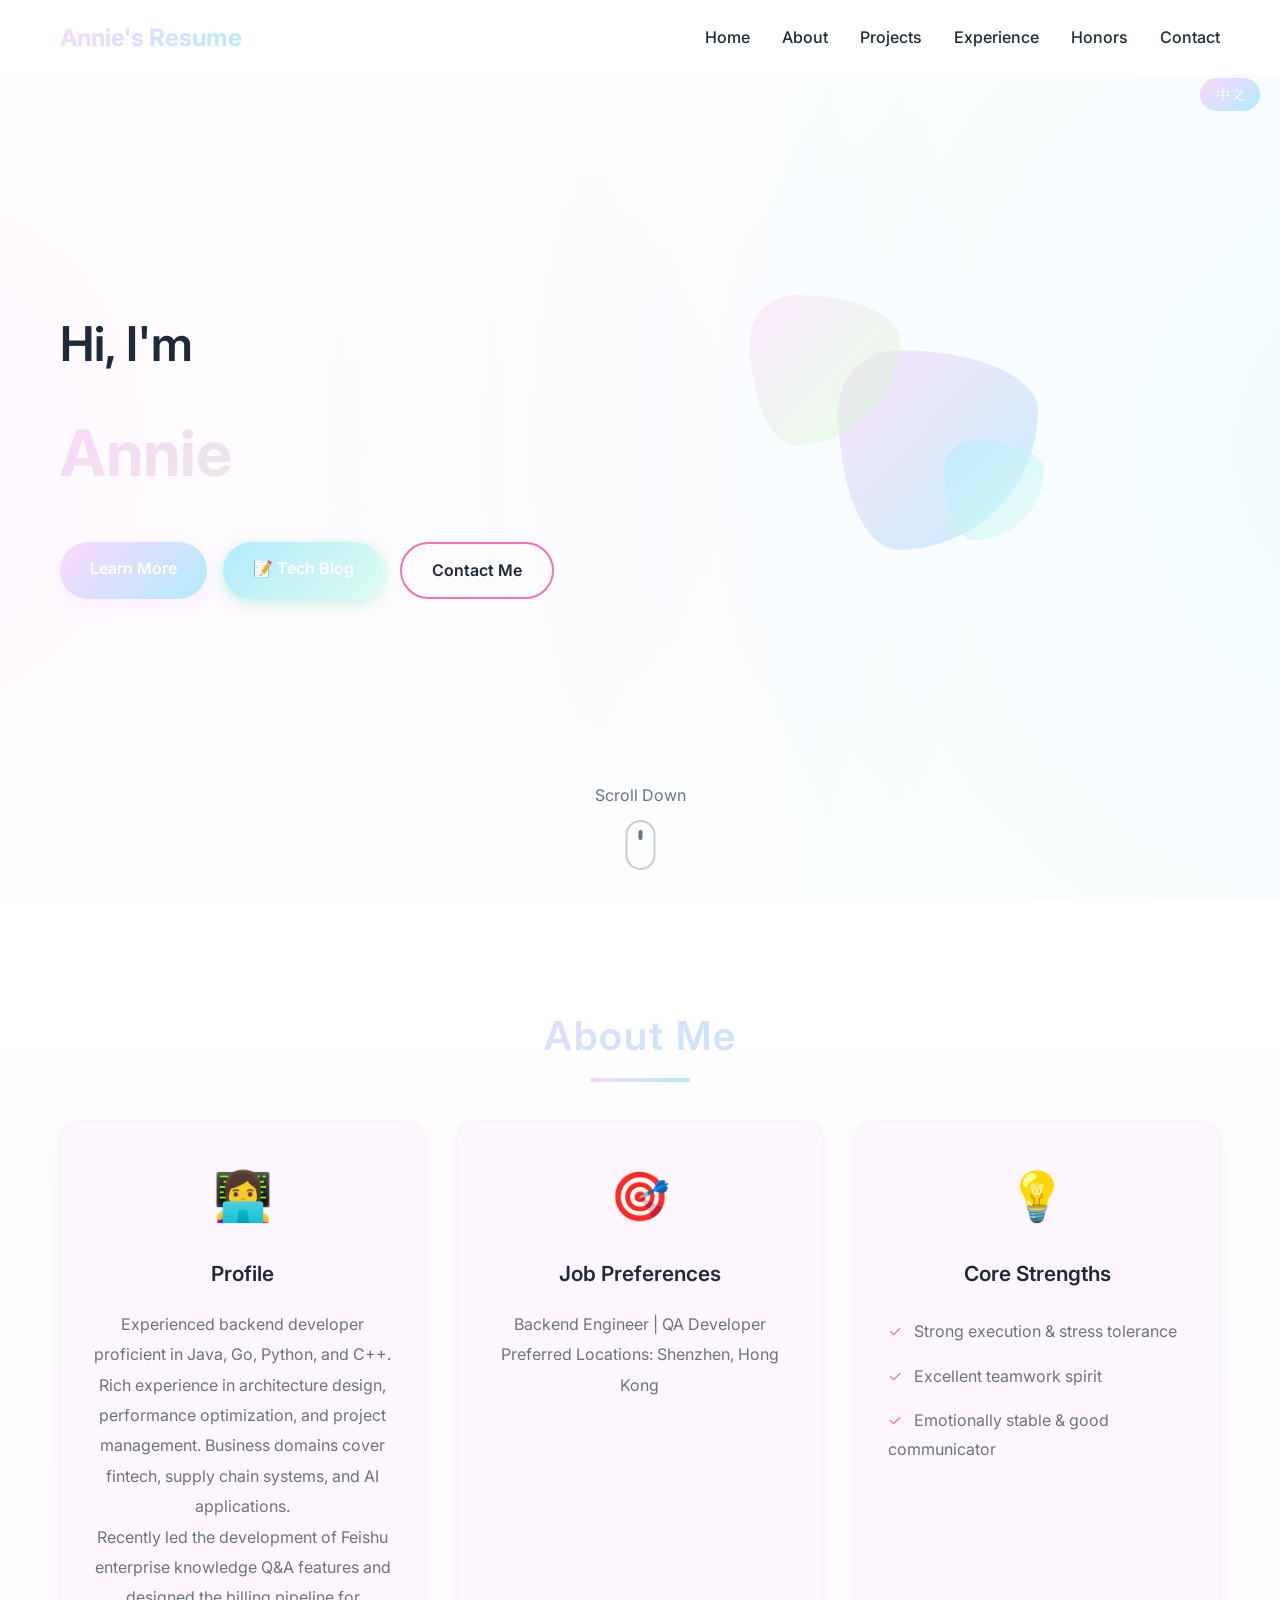
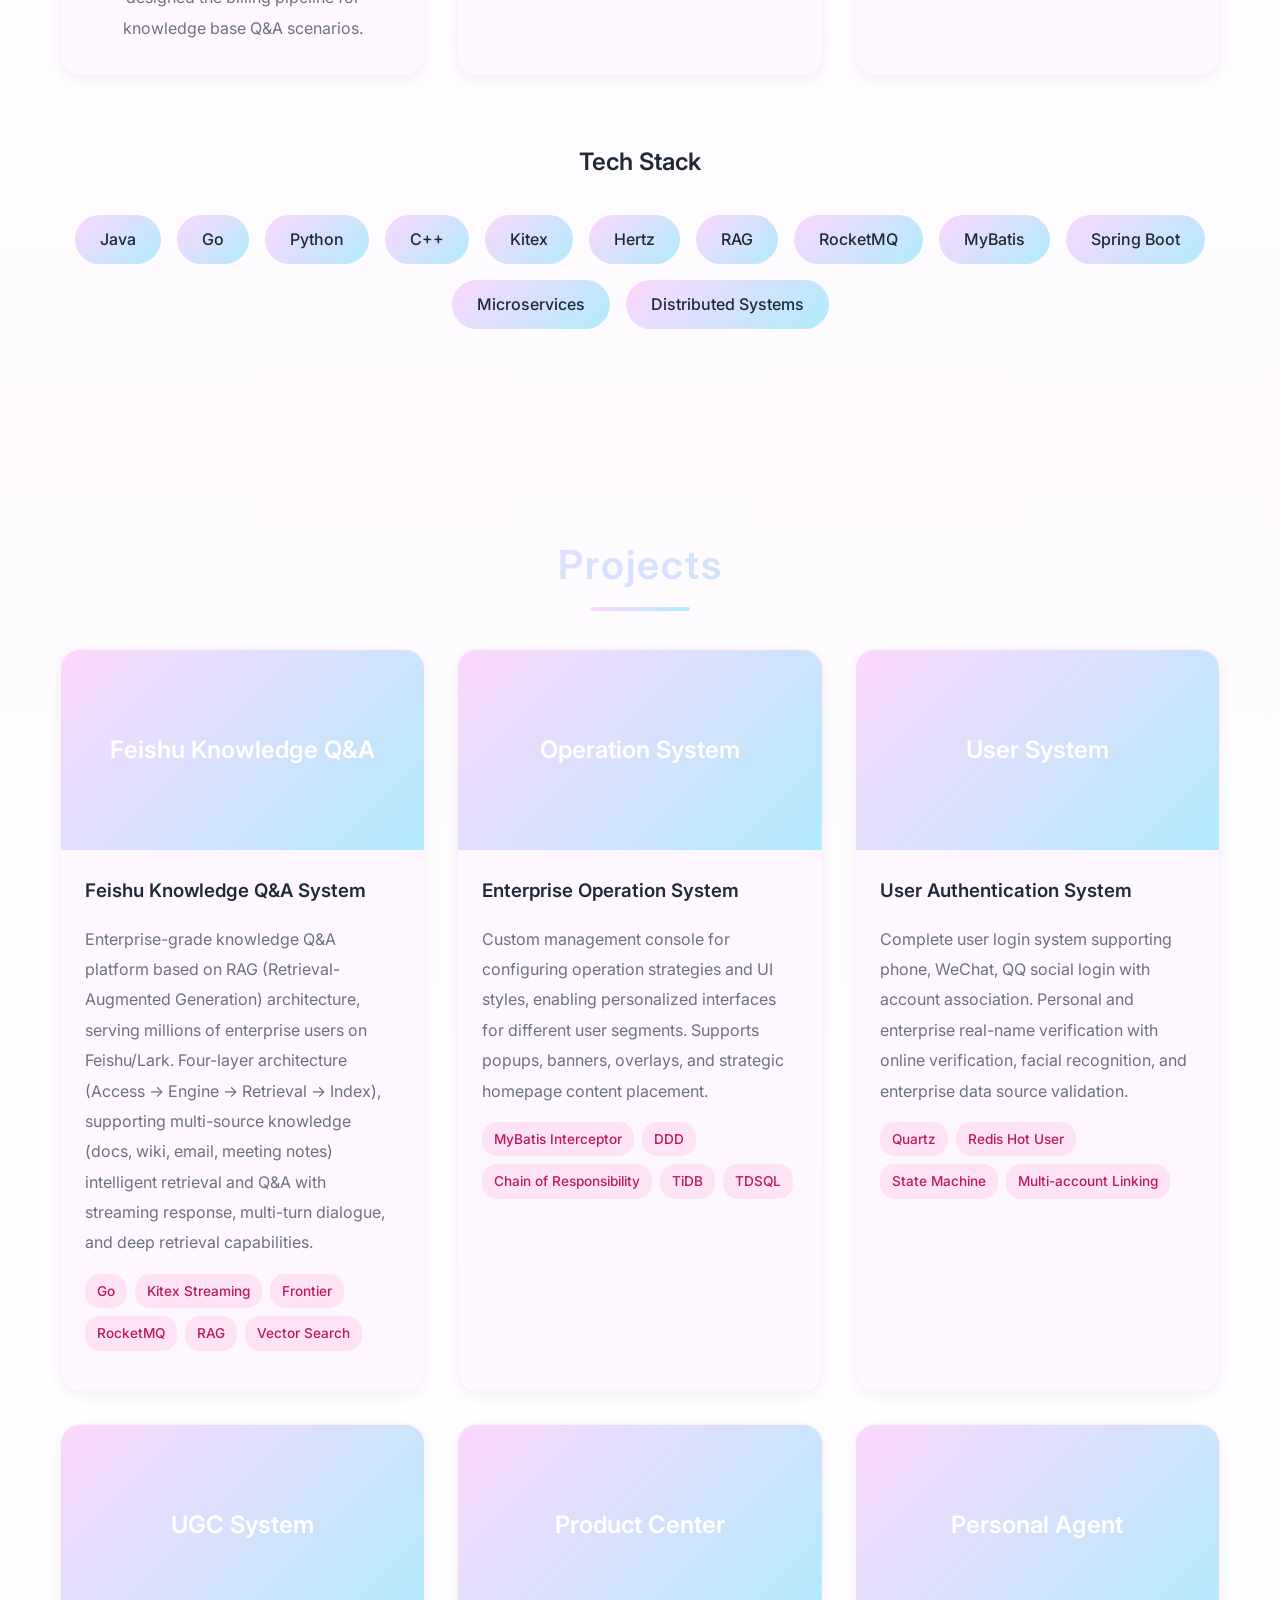
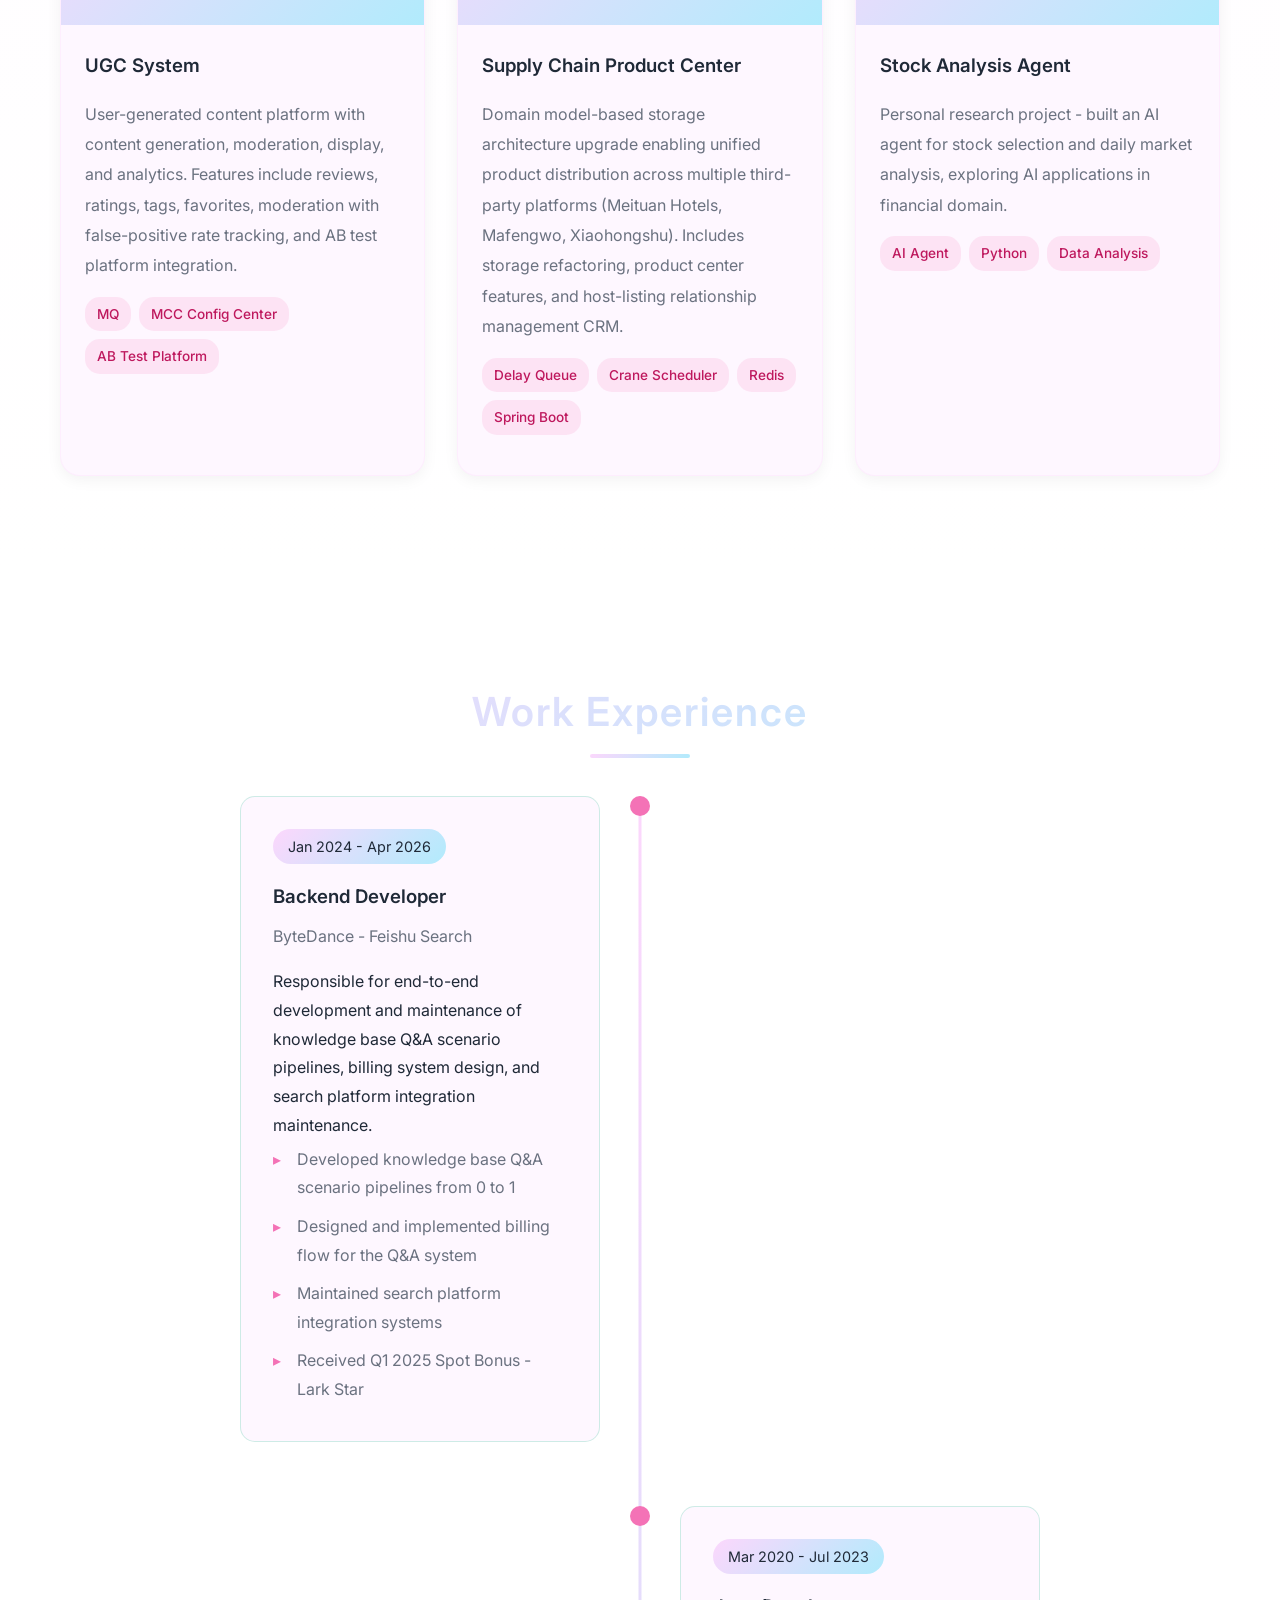
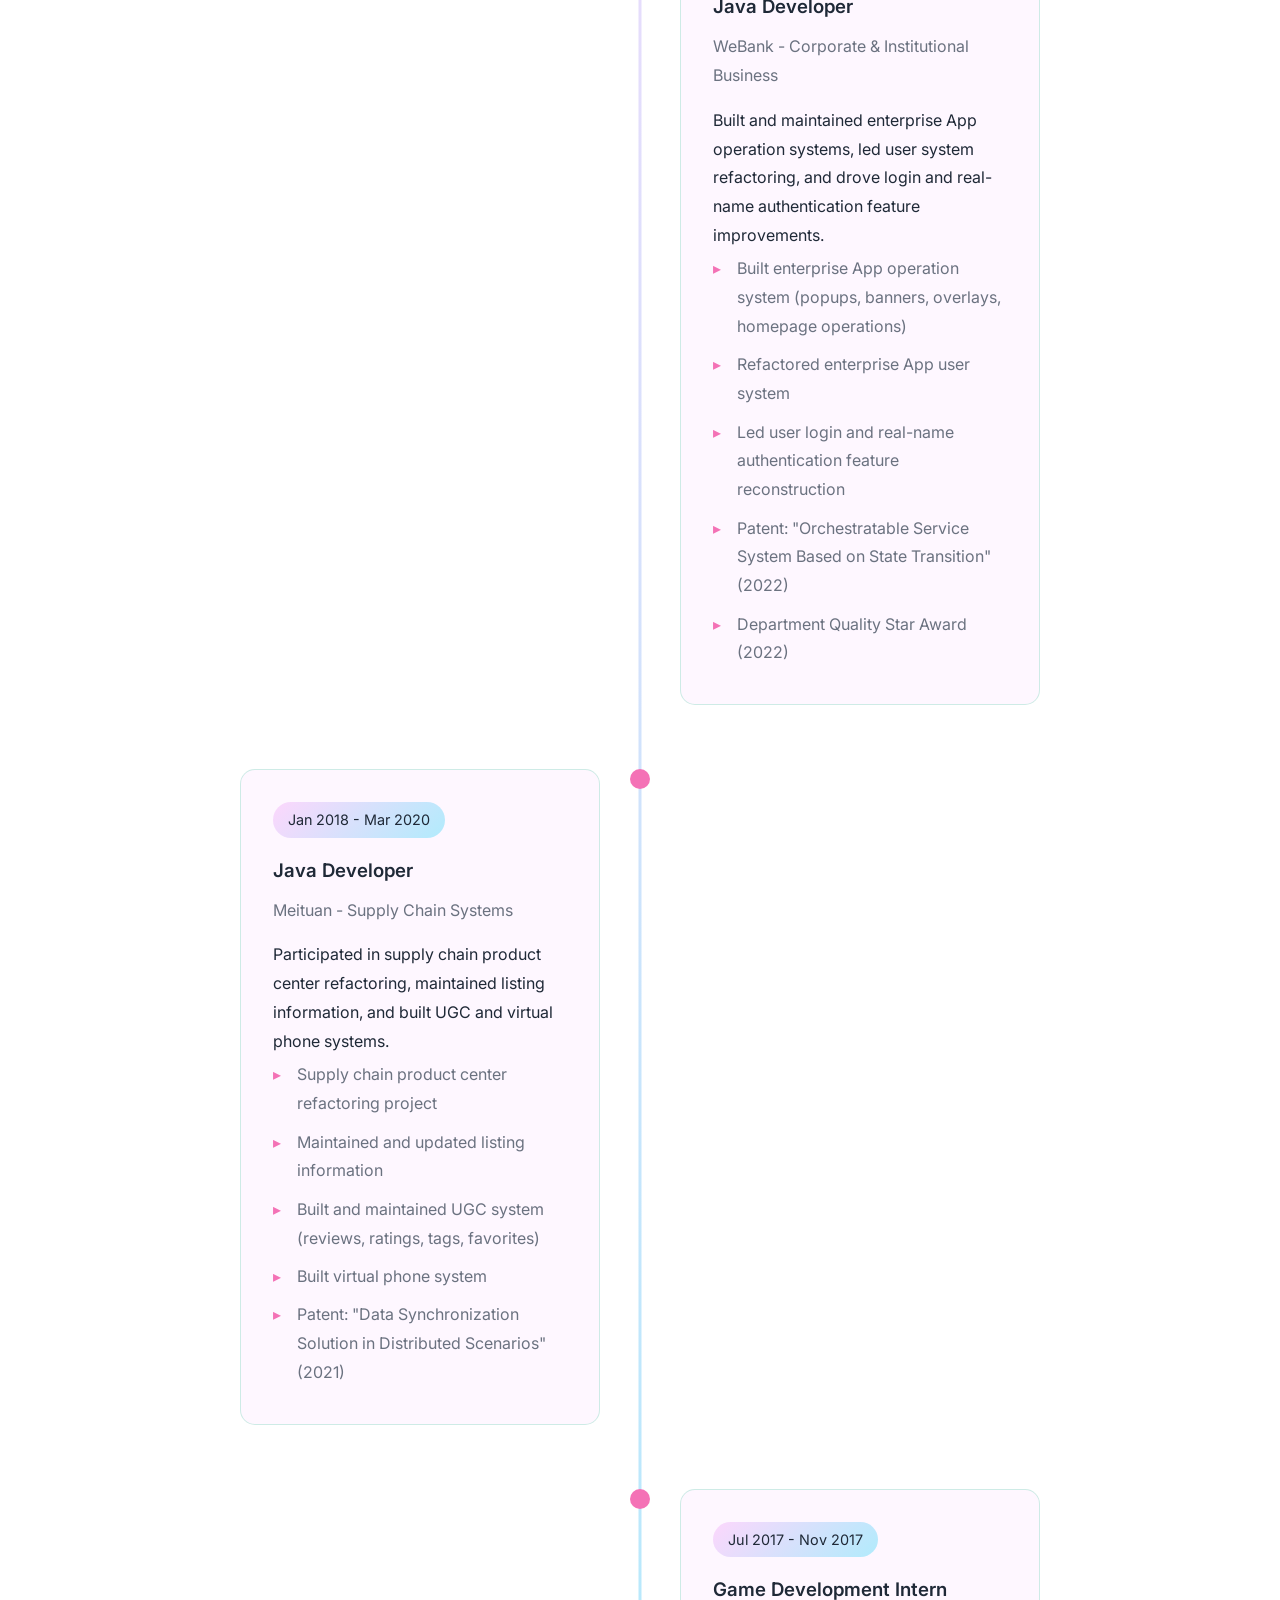
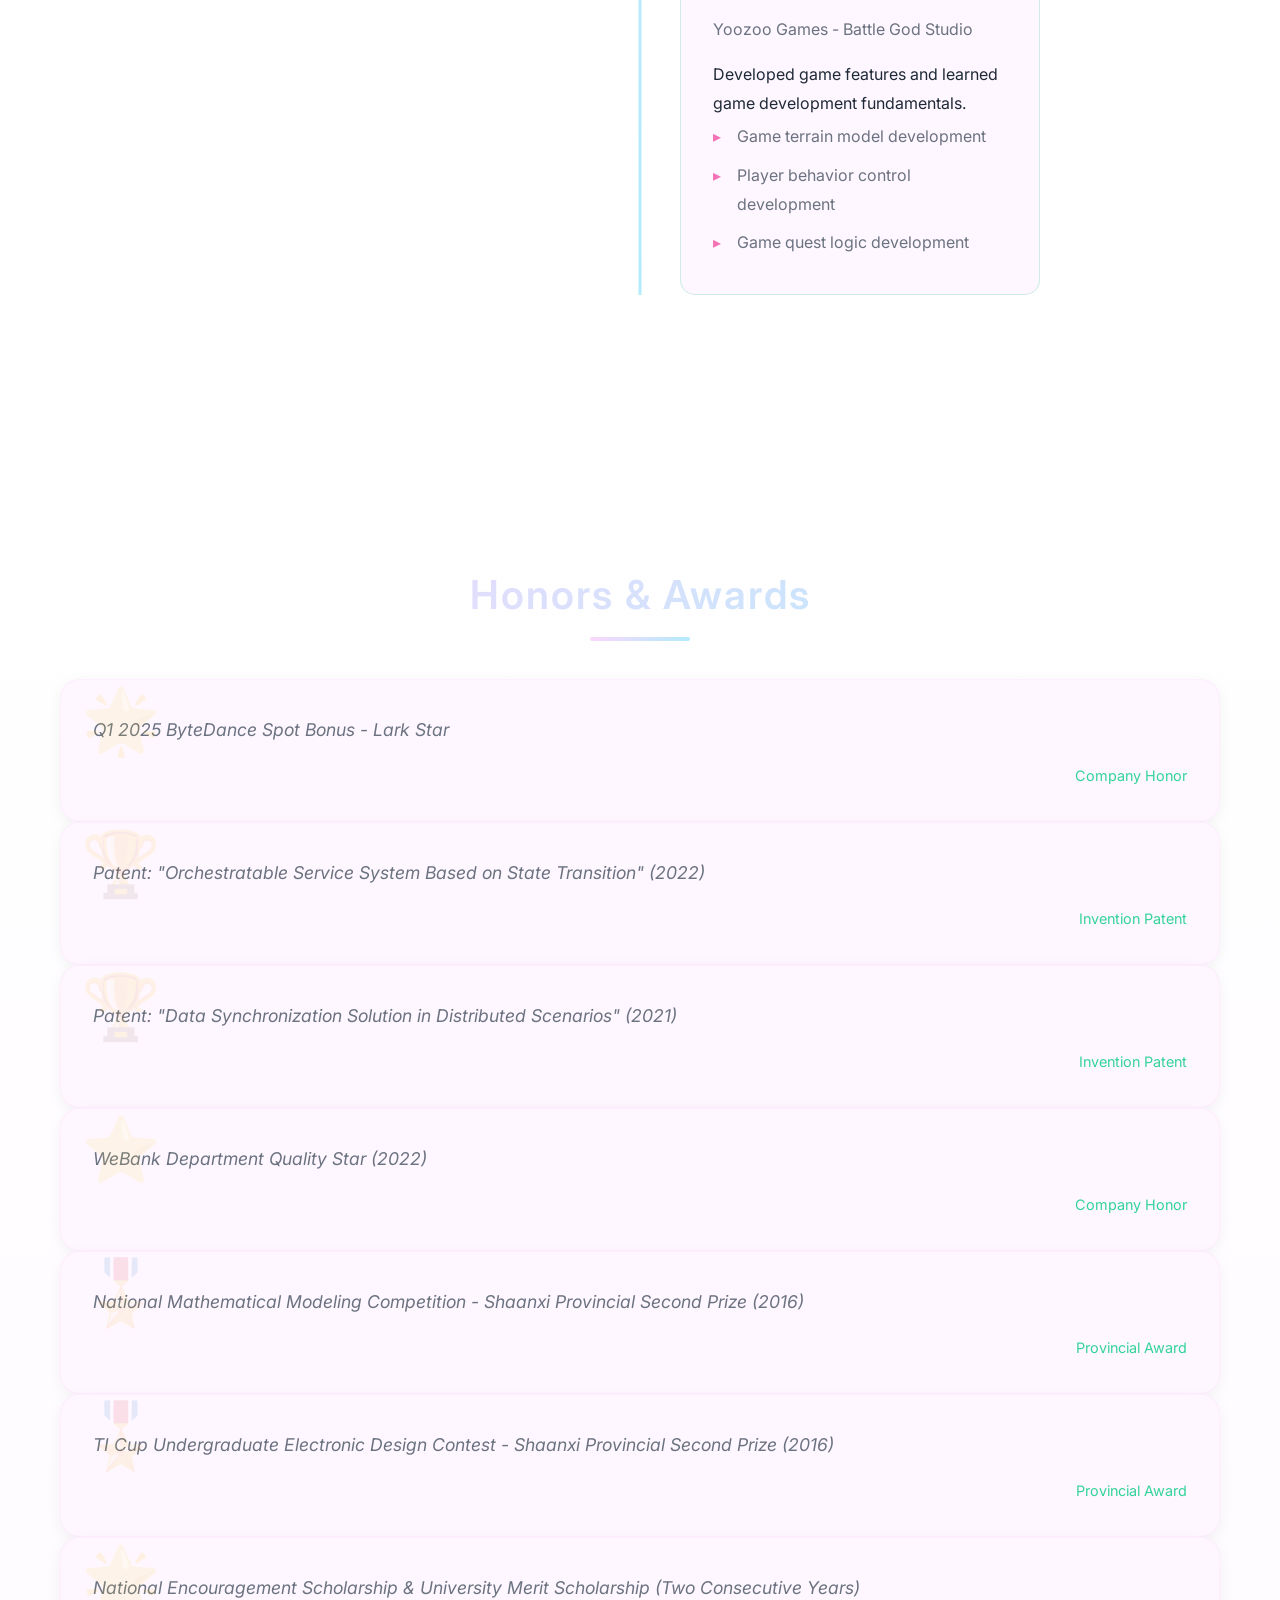
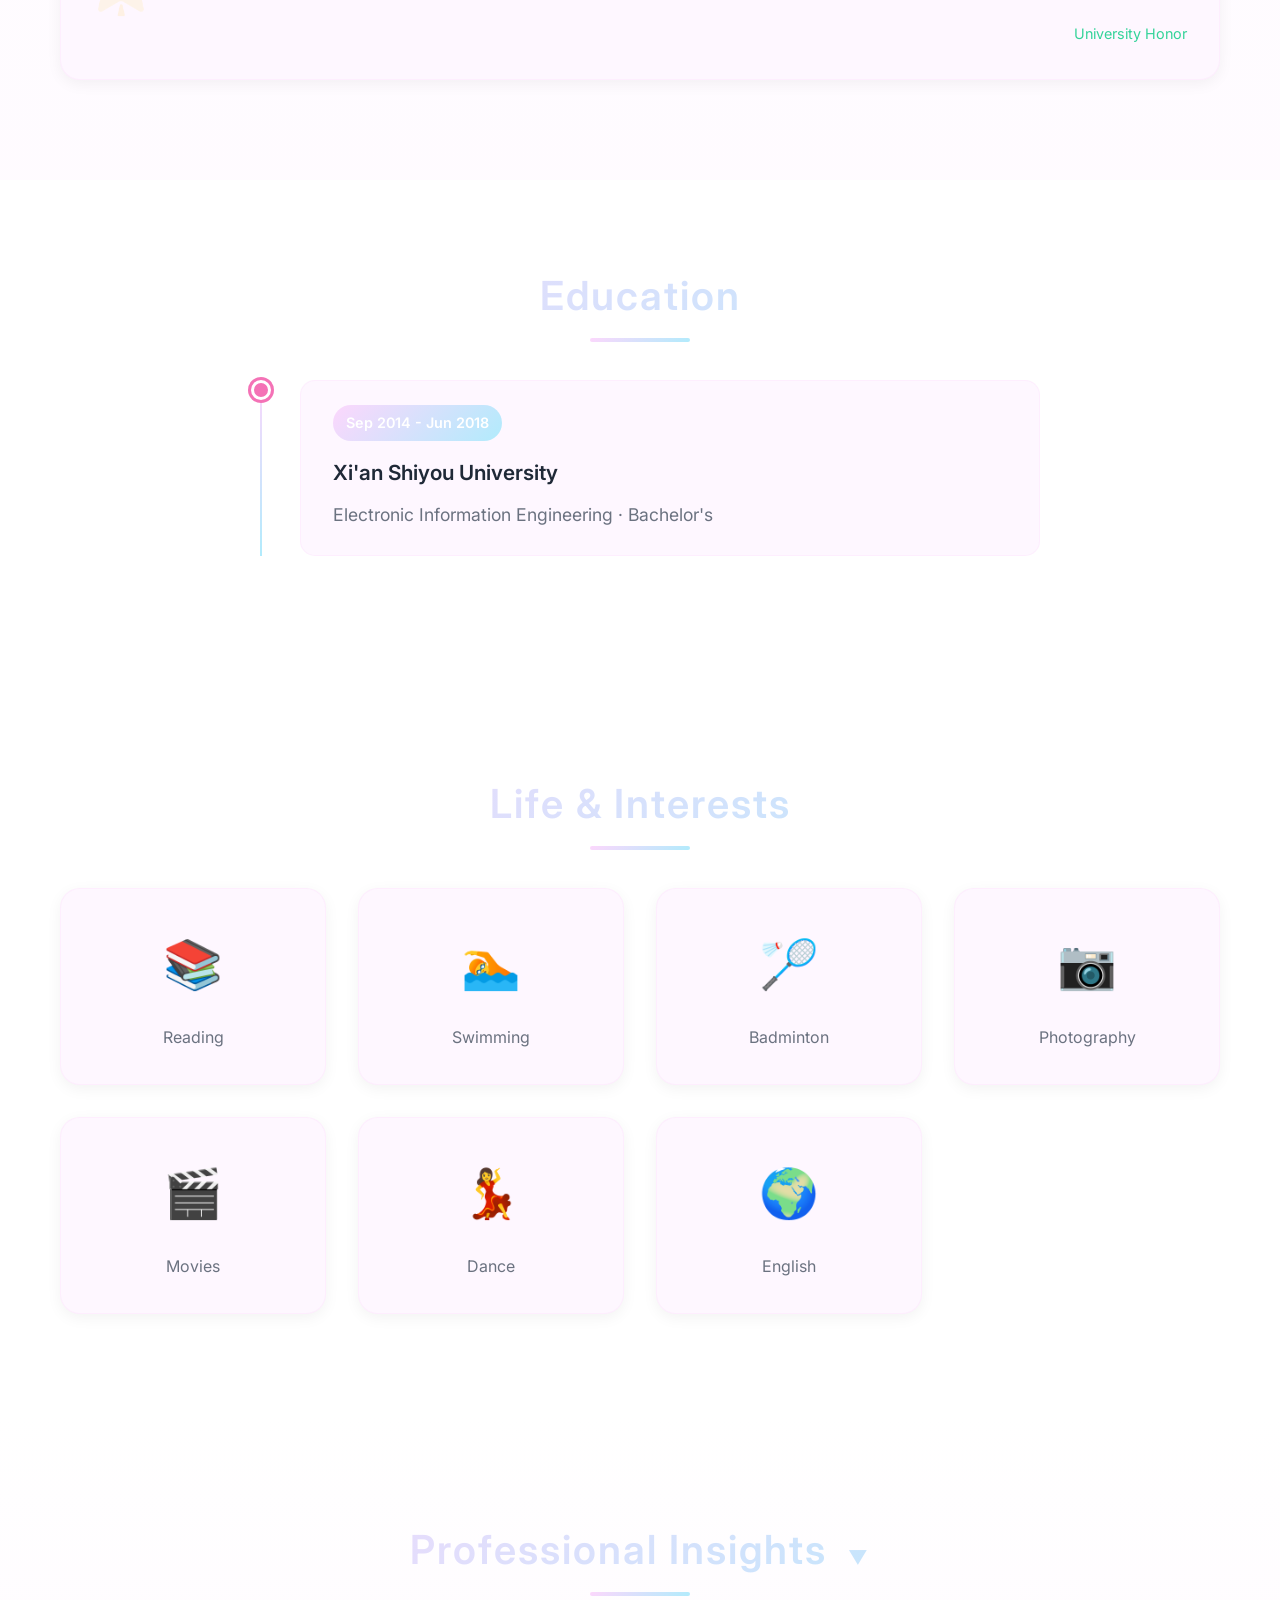
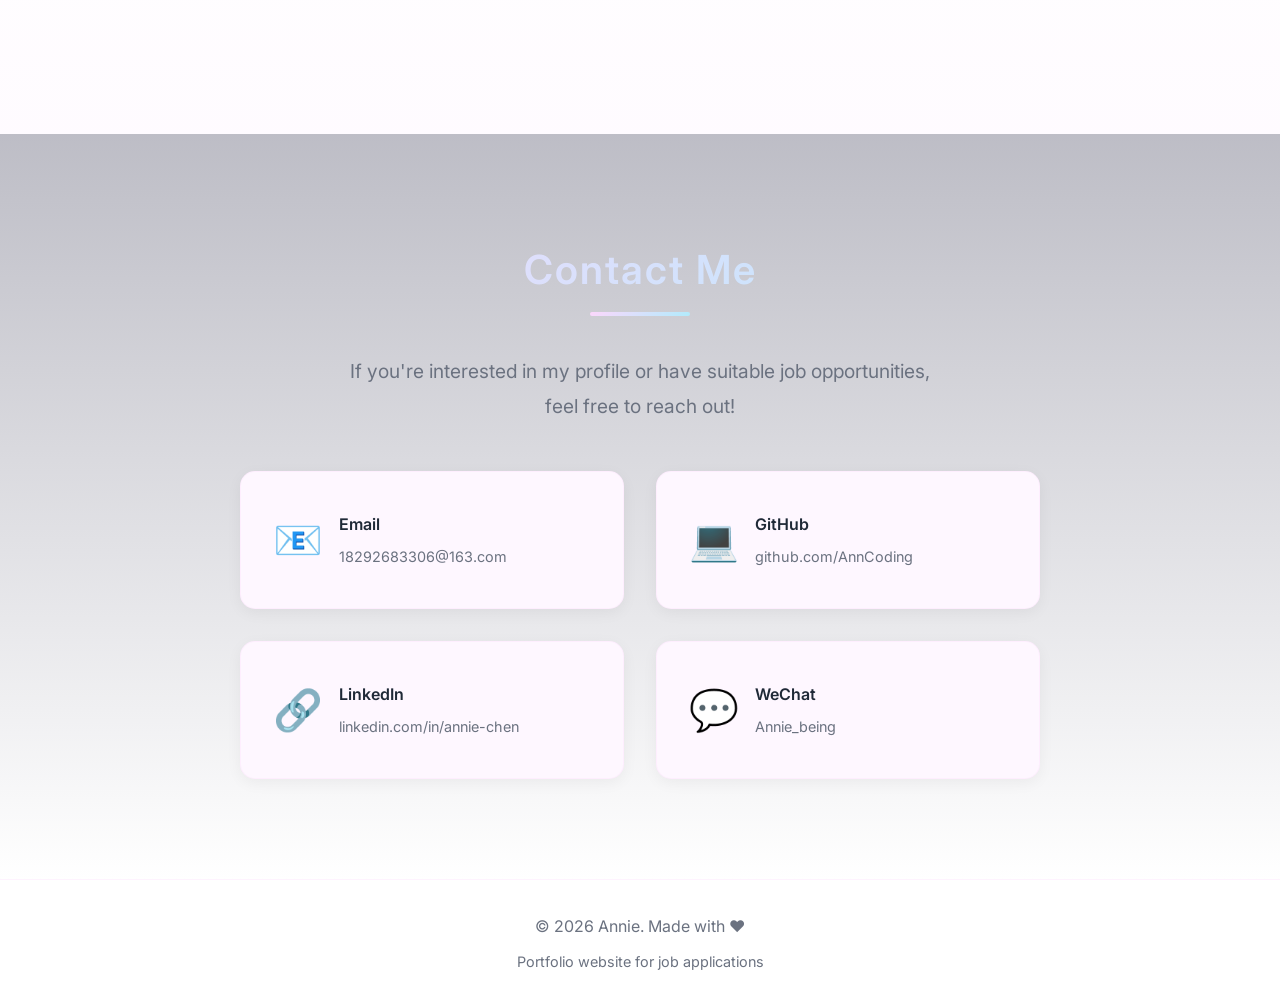
==== commit 9746ba75: "Add blog button to hero section" ====
--- a/index_en.html
+++ b/index_en.html
@@ -44,8 +44,8 @@
             <ul class="nav-menu">
                 <li><a href="#home">Home</a></li>
                 <li><a href="#about">About</a></li>
+                <li><a href="#projects">Projects</a></li>
                 <li><a href="#experience">Experience</a></li>
-                <li><a href="#projects">Projects</a></li>
                 <li><a href="#honors">Honors</a></li>
                 <li><a href="#contact">Contact</a></li>
             </ul>
@@ -66,6 +66,7 @@
                 <p class="typing-text">Backend Developer | Java/Go | AI Applications | Enterprise Systems</p>
                 <div class="hero-buttons">
                     <a href="#about" class="btn btn-primary">Learn More</a>
+                    <a href="https://annies-block.vercel.app/" target="_blank" class="btn btn-accent">📝 Tech Blog</a>
                     <a href="#contact" class="btn btn-secondary">Contact Me</a>
                 </div>
             </div>
@@ -132,6 +133,106 @@
         </div>
     </section>
 
+    <!-- Projects Section -->
+    <section id="projects" class="projects">
+        <div class="container">
+            <h2 class="section-title">Projects</h2>
+            <div class="projects-grid">
+                <div class="project-card">
+                    <div class="project-image">
+                        <div class="placeholder-image">Feishu Knowledge Q&A</div>
+                    </div>
+                    <div class="project-content">
+                        <h3>Feishu Knowledge Q&A System</h3>
+                        <p class="project-desc">Enterprise-grade knowledge Q&A platform based on RAG (Retrieval-Augmented Generation) architecture, serving millions of enterprise users on Feishu/Lark. Four-layer architecture (Access → Engine → Retrieval → Index), supporting multi-source knowledge (docs, wiki, email, meeting notes) intelligent retrieval and Q&A with streaming response, multi-turn dialogue, and deep retrieval capabilities.</p>
+                        <div class="project-tech">
+                            <span>Go</span>
+                            <span>Kitex Streaming</span>
+                            <span>Frontier</span>
+                            <span>RocketMQ</span>
+                            <span>RAG</span>
+                            <span>Vector Search</span>
+                        </div>
+                    </div>
+                </div>
+                <div class="project-card">
+                    <div class="project-image">
+                        <div class="placeholder-image">Operation System</div>
+                    </div>
+                    <div class="project-content">
+                        <h3>Enterprise Operation System</h3>
+                        <p class="project-desc">Custom management console for configuring operation strategies and UI styles, enabling personalized interfaces for different user segments. Supports popups, banners, overlays, and strategic homepage content placement.</p>
+                        <div class="project-tech">
+                            <span>MyBatis Interceptor</span>
+                            <span>DDD</span>
+                            <span>Chain of Responsibility</span>
+                            <span>TiDB</span>
+                            <span>TDSQL</span>
+                        </div>
+                    </div>
+                </div>
+                <div class="project-card">
+                    <div class="project-image">
+                        <div class="placeholder-image">User System</div>
+                    </div>
+                    <div class="project-content">
+                        <h3>User Authentication System</h3>
+                        <p class="project-desc">Complete user login system supporting phone, WeChat, QQ social login with account association. Personal and enterprise real-name verification with online verification, facial recognition, and enterprise data source validation.</p>
+                        <div class="project-tech">
+                            <span>Quartz</span>
+                            <span>Redis Hot User</span>
+                            <span>State Machine</span>
+                            <span>Multi-account Linking</span>
+                        </div>
+                    </div>
+                </div>
+                <div class="project-card">
+                    <div class="project-image">
+                        <div class="placeholder-image">UGC System</div>
+                    </div>
+                    <div class="project-content">
+                        <h3>UGC System</h3>
+                        <p class="project-desc">User-generated content platform with content generation, moderation, display, and analytics. Features include reviews, ratings, tags, favorites, moderation with false-positive rate tracking, and AB test platform integration.</p>
+                        <div class="project-tech">
+                            <span>MQ</span>
+                            <span>MCC Config Center</span>
+                            <span>AB Test Platform</span>
+                        </div>
+                    </div>
+                </div>
+                <div class="project-card">
+                    <div class="project-image">
+                        <div class="placeholder-image">Product Center</div>
+                    </div>
+                    <div class="project-content">
+                        <h3>Supply Chain Product Center</h3>
+                        <p class="project-desc">Domain model-based storage architecture upgrade enabling unified product distribution across multiple third-party platforms (Meituan Hotels, Mafengwo, Xiaohongshu). Includes storage refactoring, product center features, and host-listing relationship management CRM.</p>
+                        <div class="project-tech">
+                            <span>Delay Queue</span>
+                            <span>Crane Scheduler</span>
+                            <span>Redis</span>
+                            <span>Spring Boot</span>
+                        </div>
+                    </div>
+                </div>
+                <div class="project-card">
+                    <div class="project-image">
+                        <div class="placeholder-image">Personal Agent</div>
+                    </div>
+                    <div class="project-content">
+                        <h3>Stock Analysis Agent</h3>
+                        <p class="project-desc">Personal research project - built an AI agent for stock selection and daily market analysis, exploring AI applications in financial domain.</p>
+                        <div class="project-tech">
+                            <span>AI Agent</span>
+                            <span>Python</span>
+                            <span>Data Analysis</span>
+                        </div>
+                    </div>
+                </div>
+            </div>
+        </div>
+    </section>
+
     <!-- Experience Section -->
     <section id="experience" class="experience">
         <div class="container">
@@ -202,106 +303,6 @@
         </div>
     </section>
 
-    <!-- Projects Section -->
-    <section id="projects" class="projects">
-        <div class="container">
-            <h2 class="section-title">Projects</h2>
-            <div class="projects-grid">
-                <div class="project-card">
-                    <div class="project-image">
-                        <div class="placeholder-image">Feishu Knowledge Q&A</div>
-                    </div>
-                    <div class="project-content">
-                        <h3>Feishu Knowledge Q&A System</h3>
-                        <p class="project-desc">Enterprise-grade knowledge Q&A platform based on RAG (Retrieval-Augmented Generation) architecture, serving millions of enterprise users on Feishu/Lark. Four-layer architecture (Access → Engine → Retrieval → Index), supporting multi-source knowledge (docs, wiki, email, meeting notes) intelligent retrieval and Q&A with streaming response, multi-turn dialogue, and deep retrieval capabilities.</p>
-                        <div class="project-tech">
-                            <span>Go</span>
-                            <span>Kitex Streaming</span>
-                            <span>Frontier</span>
-                            <span>RocketMQ</span>
-                            <span>RAG</span>
-                            <span>Vector Search</span>
-                        </div>
-                    </div>
-                </div>
-                <div class="project-card">
-                    <div class="project-image">
-                        <div class="placeholder-image">Operation System</div>
-                    </div>
-                    <div class="project-content">
-                        <h3>Enterprise Operation System</h3>
-                        <p class="project-desc">Custom management console for configuring operation strategies and UI styles, enabling personalized interfaces for different user segments. Supports popups, banners, overlays, and strategic homepage content placement.</p>
-                        <div class="project-tech">
-                            <span>MyBatis Interceptor</span>
-                            <span>DDD</span>
-                            <span>Chain of Responsibility</span>
-                            <span>TiDB</span>
-                            <span>TDSQL</span>
-                        </div>
-                    </div>
-                </div>
-                <div class="project-card">
-                    <div class="project-image">
-                        <div class="placeholder-image">User System</div>
-                    </div>
-                    <div class="project-content">
-                        <h3>User Authentication System</h3>
-                        <p class="project-desc">Complete user login system supporting phone, WeChat, QQ social login with account association. Personal and enterprise real-name verification with online verification, facial recognition, and enterprise data source validation.</p>
-                        <div class="project-tech">
-                            <span>Quartz</span>
-                            <span>Redis Hot User</span>
-                            <span>State Machine</span>
-                            <span>Multi-account Linking</span>
-                        </div>
-                    </div>
-                </div>
-                <div class="project-card">
-                    <div class="project-image">
-                        <div class="placeholder-image">UGC System</div>
-                    </div>
-                    <div class="project-content">
-                        <h3>UGC System</h3>
-                        <p class="project-desc">User-generated content platform with content generation, moderation, display, and analytics. Features include reviews, ratings, tags, favorites, moderation with false-positive rate tracking, and AB test platform integration.</p>
-                        <div class="project-tech">
-                            <span>MQ</span>
-                            <span>MCC Config Center</span>
-                            <span>AB Test Platform</span>
-                        </div>
-                    </div>
-                </div>
-                <div class="project-card">
-                    <div class="project-image">
-                        <div class="placeholder-image">Product Center</div>
-                    </div>
-                    <div class="project-content">
-                        <h3>Supply Chain Product Center</h3>
-                        <p class="project-desc">Domain model-based storage architecture upgrade enabling unified product distribution across multiple third-party platforms (Meituan Hotels, Mafengwo, Xiaohongshu). Includes storage refactoring, product center features, and host-listing relationship management CRM.</p>
-                        <div class="project-tech">
-                            <span>Delay Queue</span>
-                            <span>Crane Scheduler</span>
-                            <span>Redis</span>
-                            <span>Spring Boot</span>
-                        </div>
-                    </div>
-                </div>
-                <div class="project-card">
-                    <div class="project-image">
-                        <div class="placeholder-image">Personal Agent</div>
-                    </div>
-                    <div class="project-content">
-                        <h3>Stock Analysis Agent</h3>
-                        <p class="project-desc">Personal research project - built an AI agent for stock selection and daily market analysis, exploring AI applications in financial domain.</p>
-                        <div class="project-tech">
-                            <span>AI Agent</span>
-                            <span>Python</span>
-                            <span>Data Analysis</span>
-                        </div>
-                    </div>
-                </div>
-            </div>
-        </div>
-    </section>
-
     <!-- Honors Section -->
     <section id="honors" class="insights">
         <div class="container">
@@ -373,16 +374,20 @@
                     <p>Reading</p>
                 </div>
                 <div class="life-item">
-                    <div class="life-icon">🏃‍♀️</div>
-                    <p>Fitness</p>
+                    <div class="life-icon">🏊</div>
+                    <p>Swimming</p>
+                </div>
+                <div class="life-item">
+                    <div class="life-icon">🏸</div>
+                    <p>Badminton</p>
+                </div>
+                <div class="life-item">
+                    <div class="life-icon">📷</div>
+                    <p>Photography</p>
                 </div>
                 <div class="life-item">
                     <div class="life-icon">🎬</div>
                     <p>Movies</p>
-                </div>
-                <div class="life-item">
-                    <div class="life-icon">✈️</div>
-                    <p>Travel</p>
                 </div>
                 <div class="life-item">
                     <div class="life-icon">💃</div>
--- a/css/style.css
+++ b/css/style.css
@@ -309,9 +309,15 @@
     transform: translateY(-3px);
 }
 
-.btn-secondary:hover {
-    background: var(--primary-color);
+.btn-accent {
+    background: var(--gradient-3);
+    color: white;
+    box-shadow: 0 4px 15px rgba(52, 211, 153, 0.3);
+}
+
+.btn-accent:hover {
     transform: translateY(-3px);
+    box-shadow: 0 6px 20px rgba(52, 211, 153, 0.5);
 }
 
 /* 浮动图形 */
@@ -754,79 +760,79 @@
     color: var(--text-secondary);
 }
 
-/* ==================== 教育背景（新样式） ==================== */
-.education-new {
+/* ==================== 教育背景（时间线风格） ==================== */
+.education-section {
     padding: 80px 0;
 }
 
-.education-card {
-    display: flex;
-    align-items: center;
-    justify-content: center;
-    flex-wrap: wrap;
-    gap: 1.5rem;
+.timeline-simple {
+    position: relative;
+    max-width: 800px;
+    margin: 0 auto;
+}
+
+.timeline-simple::before {
+    content: '';
+    position: absolute;
+    left: 20px;
+    top: 0;
+    bottom: 0;
+    width: 2px;
+    background: var(--gradient-1);
+}
+
+.timeline-item-simple {
+    position: relative;
+    padding-left: 60px;
+    margin-bottom: 2rem;
+}
+
+.timeline-dot-simple {
+    position: absolute;
+    left: 11px;
+    top: 0;
+    width: 20px;
+    height: 20px;
+    background: var(--primary-color);
+    border-radius: 50%;
+    border: 3px solid white;
+    box-shadow: 0 0 0 3px var(--primary-color);
+}
+
+.timeline-content-simple {
     background: var(--card-bg);
-    padding: 2rem 3rem;
-    border-radius: 20px;
+    padding: 1.5rem 2rem;
+    border-radius: 15px;
     border: 1px solid rgba(252, 215, 252, 0.3);
-    box-shadow: 0 10px 30px rgba(244, 114, 182, 0.1);
-    transition: all 0.3s ease;
-}
-
-.education-card:hover {
+    transition: all 0.3s ease;
+}
+
+.timeline-content-simple:hover {
     transform: translateY(-3px);
-    box-shadow: 0 15px 40px rgba(244, 114, 182, 0.2);
-}
-
-.edu-school {
-    font-size: 1.4rem;
-    font-weight: 700;
-    color: var(--text-primary);
-}
-
-.edu-major {
-    font-size: 1.2rem;
-    color: var(--primary-color);
-    font-weight: 600;
-}
-
-.edu-time {
-    font-size: 1rem;
-    color: var(--text-secondary);
-}
-
-.edu-degree {
-    padding: 0.4rem 1.2rem;
+    box-shadow: 0 10px 30px rgba(244, 114, 182, 0.2);
+}
+
+.edu-date {
+    display: inline-block;
+    padding: 0.3rem 0.8rem;
     background: var(--gradient-1);
     color: white;
     border-radius: 20px;
     font-size: 0.9rem;
     font-weight: 600;
-}
-
-.edu-divider {
-    color: rgba(107, 114, 128, 0.4);
-    font-size: 1.2rem;
-}
-
-@media (max-width: 768px) {
-    .education-card {
-        flex-direction: column;
-        gap: 1rem;
-        padding: 1.5rem;
-    }
-
-    .edu-divider {
-        display: none;
-    }
-
-    .edu-school {
-        font-size: 1.2rem;
-    }
-
-    .edu-major {
-        font-size: 1.1rem;
-    }
+    margin-bottom: 0.8rem;
+}
+
+.timeline-content-simple h3 {
+    margin-bottom: 0.5rem;
+    font-weight: 600;
+    font-size: 1.3rem;
+}
+
+.timeline-content-simple h4 {
+    color: var(--text-secondary);
+    font-weight: 400;
+    font-size: 1.1rem;
 }
 
 /* ==================== 感悟体验 ==================== */
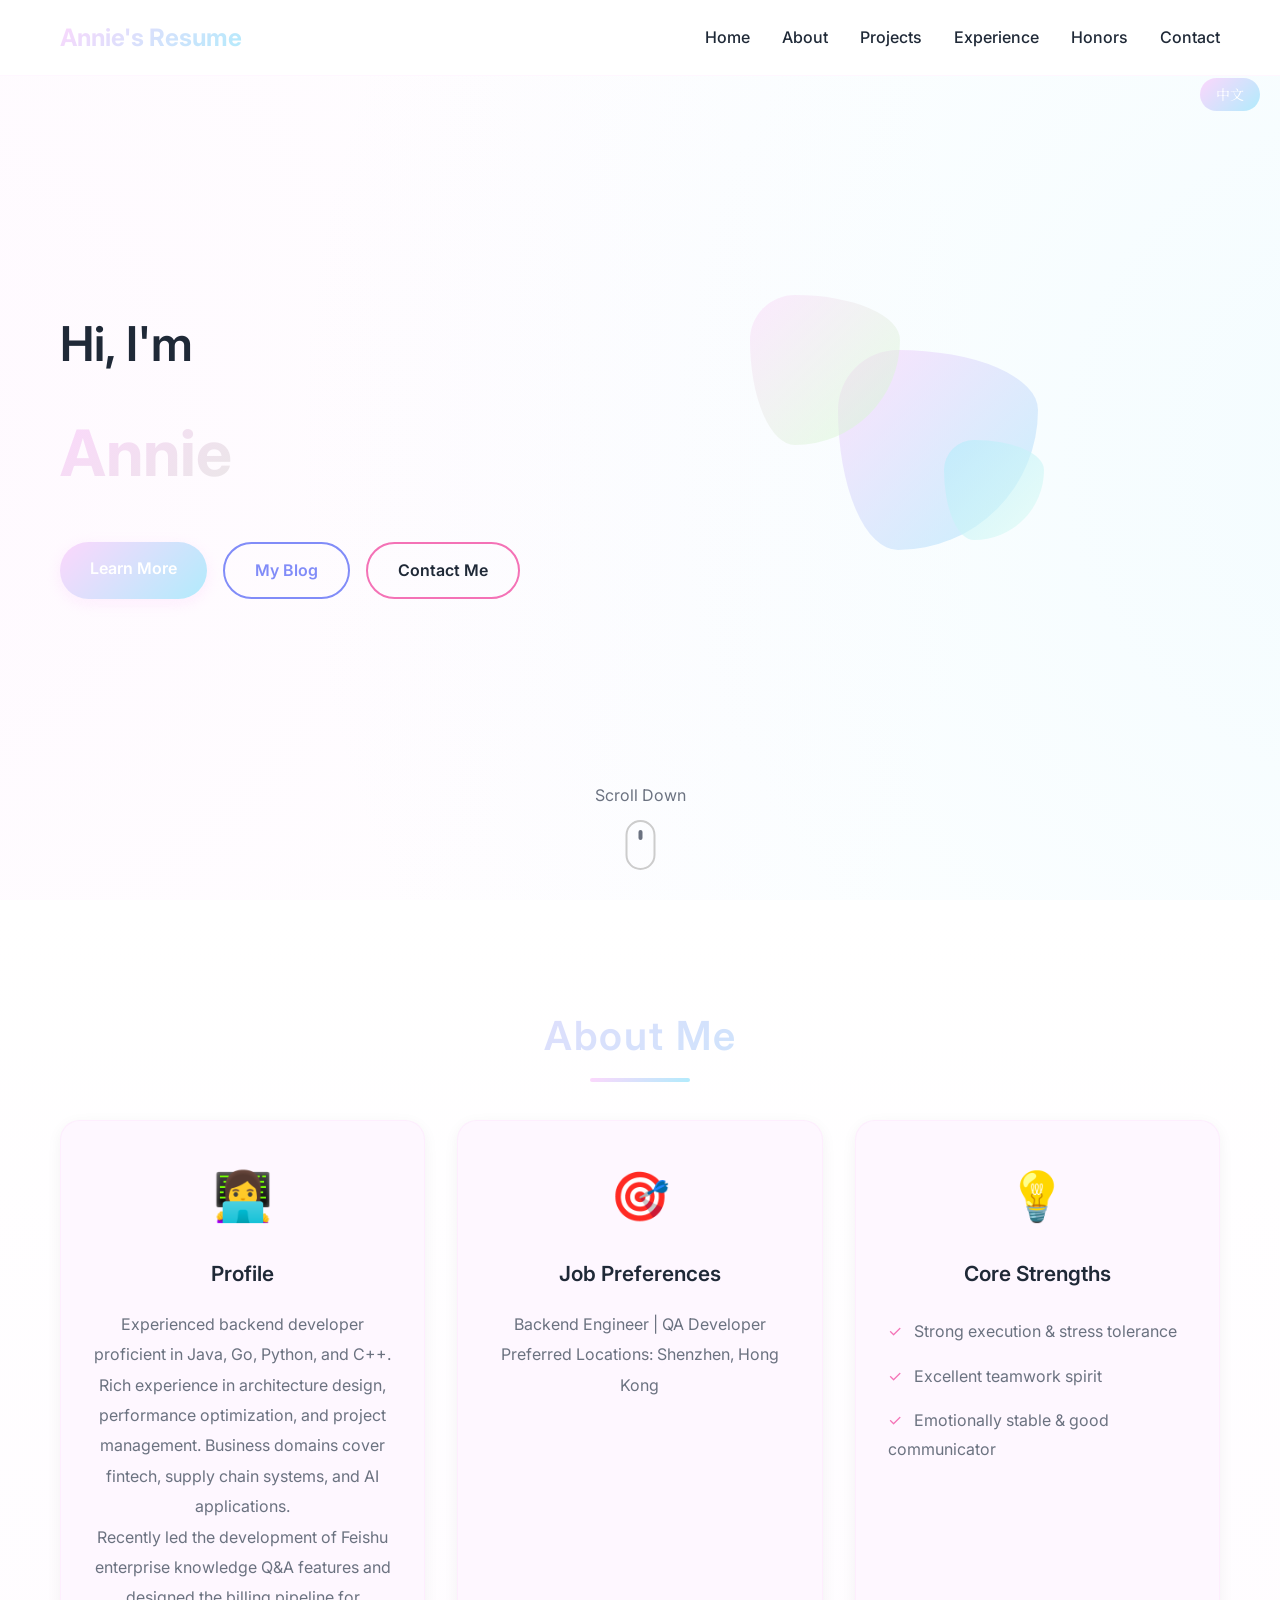
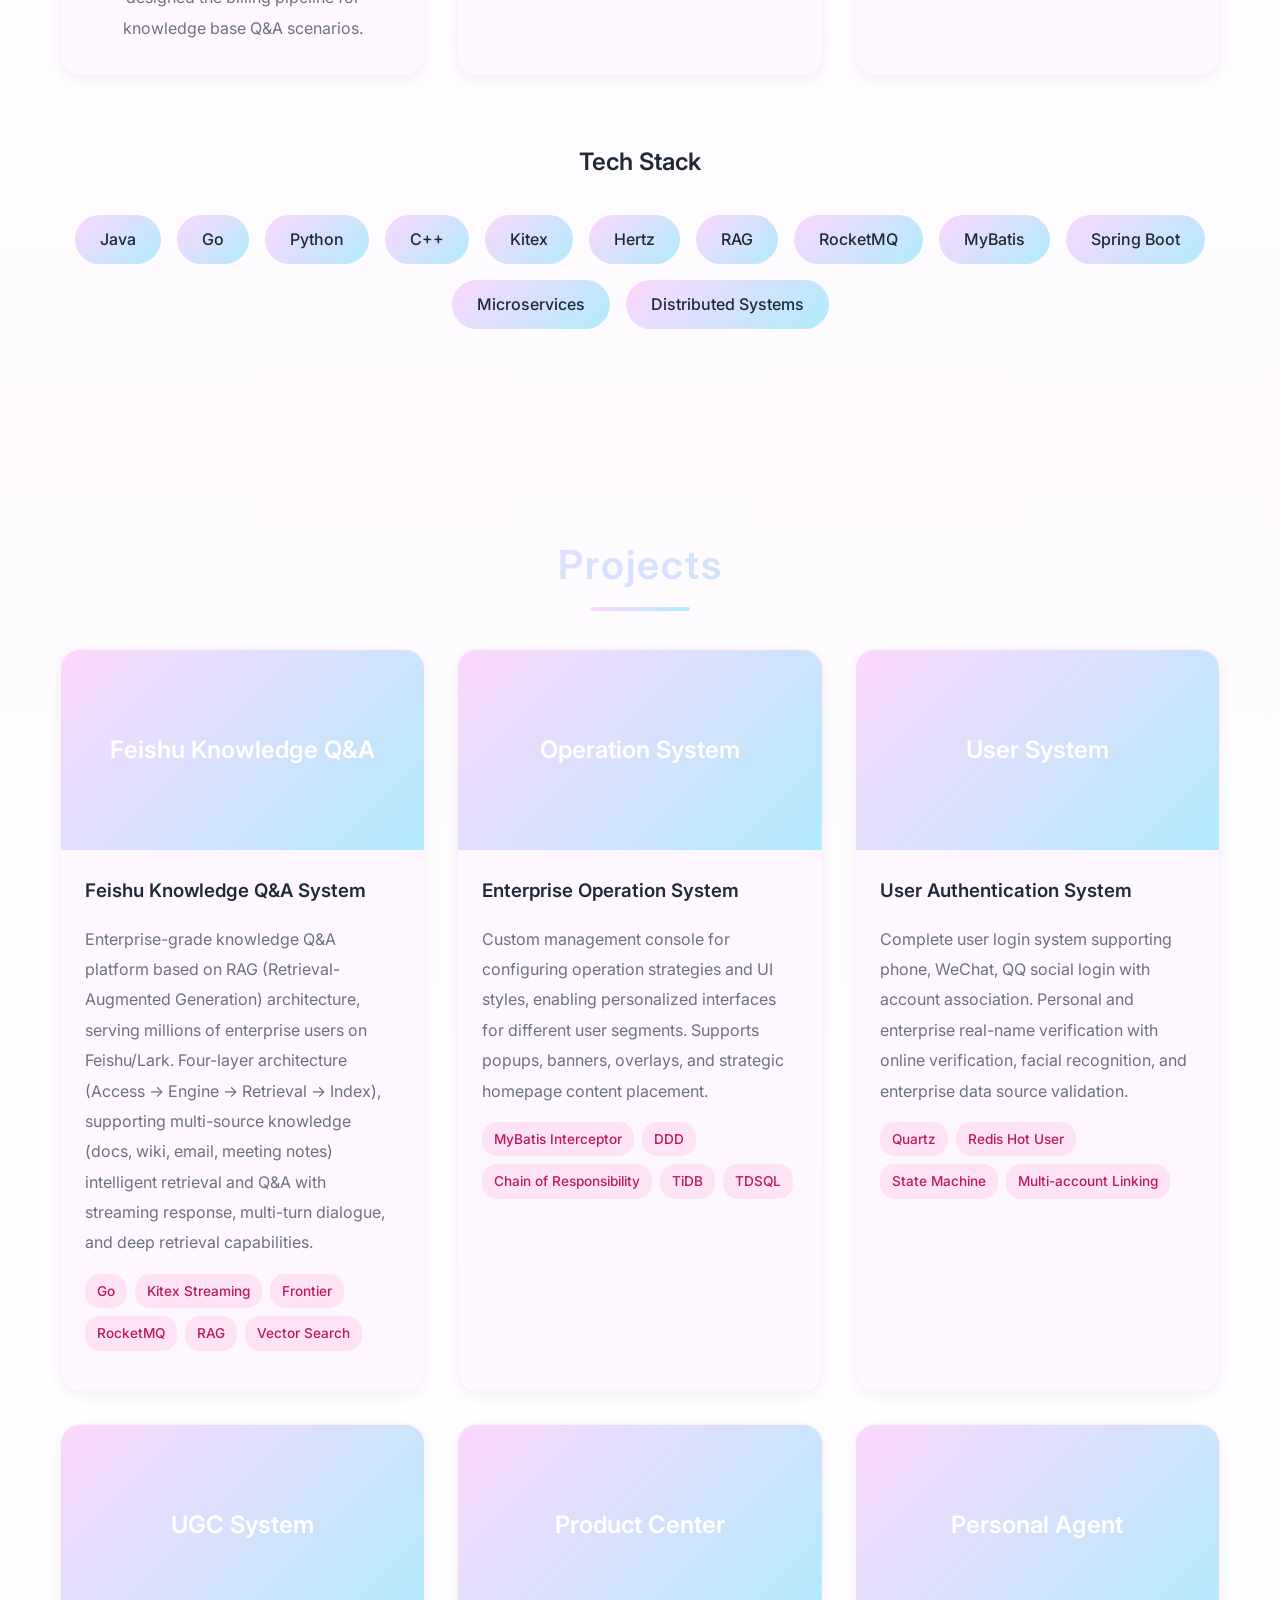
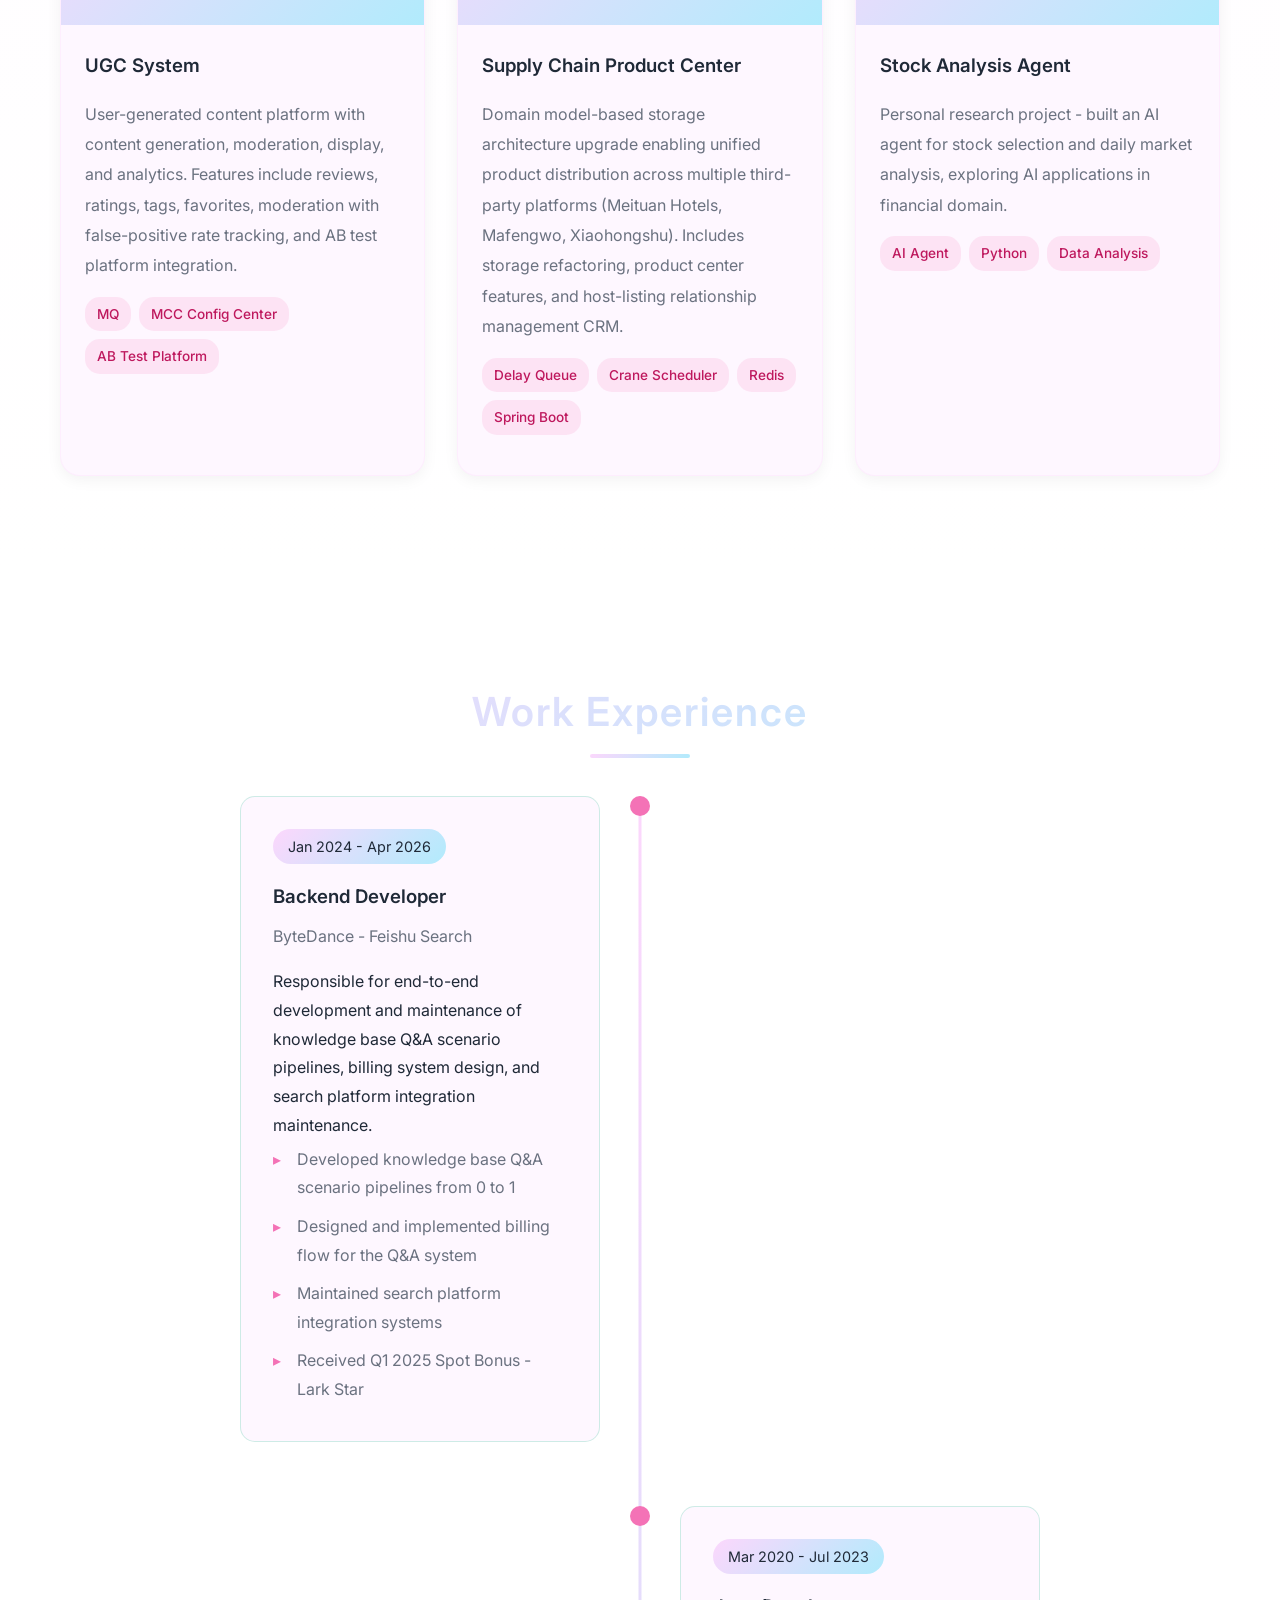
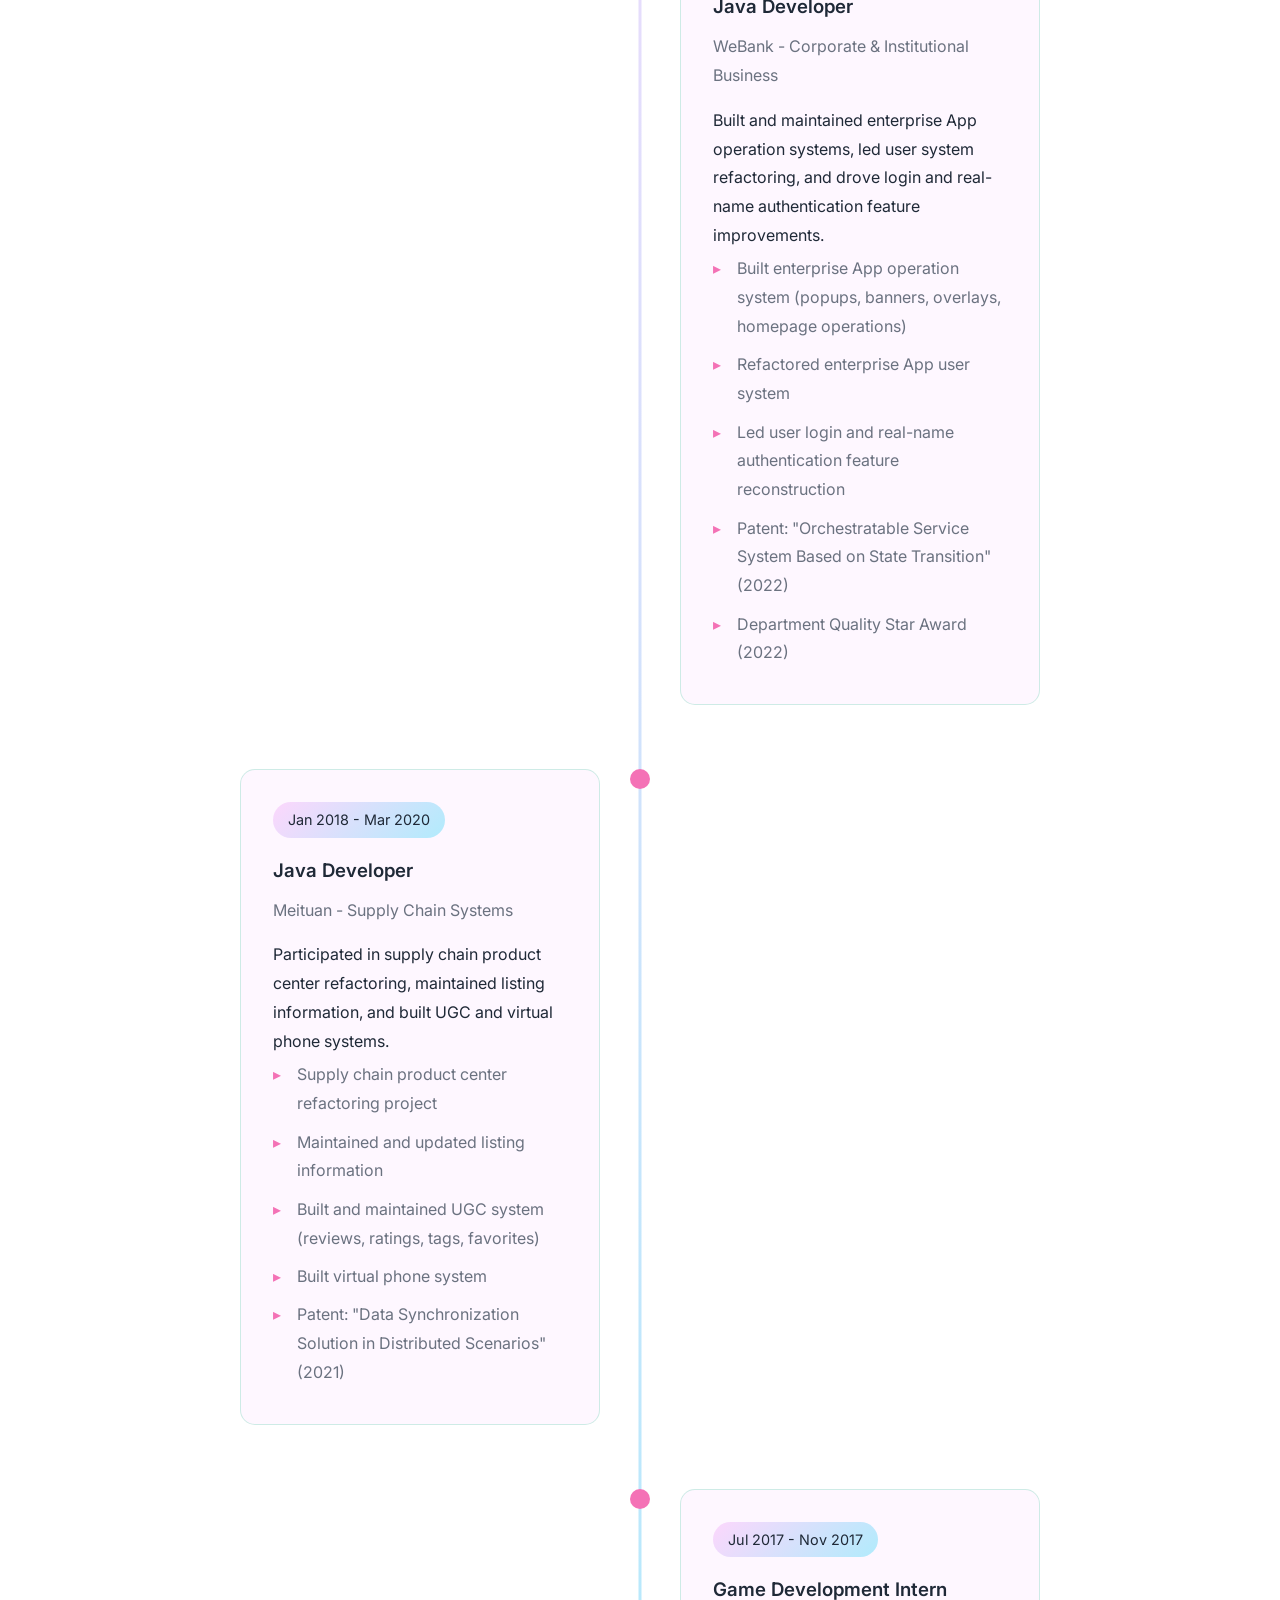
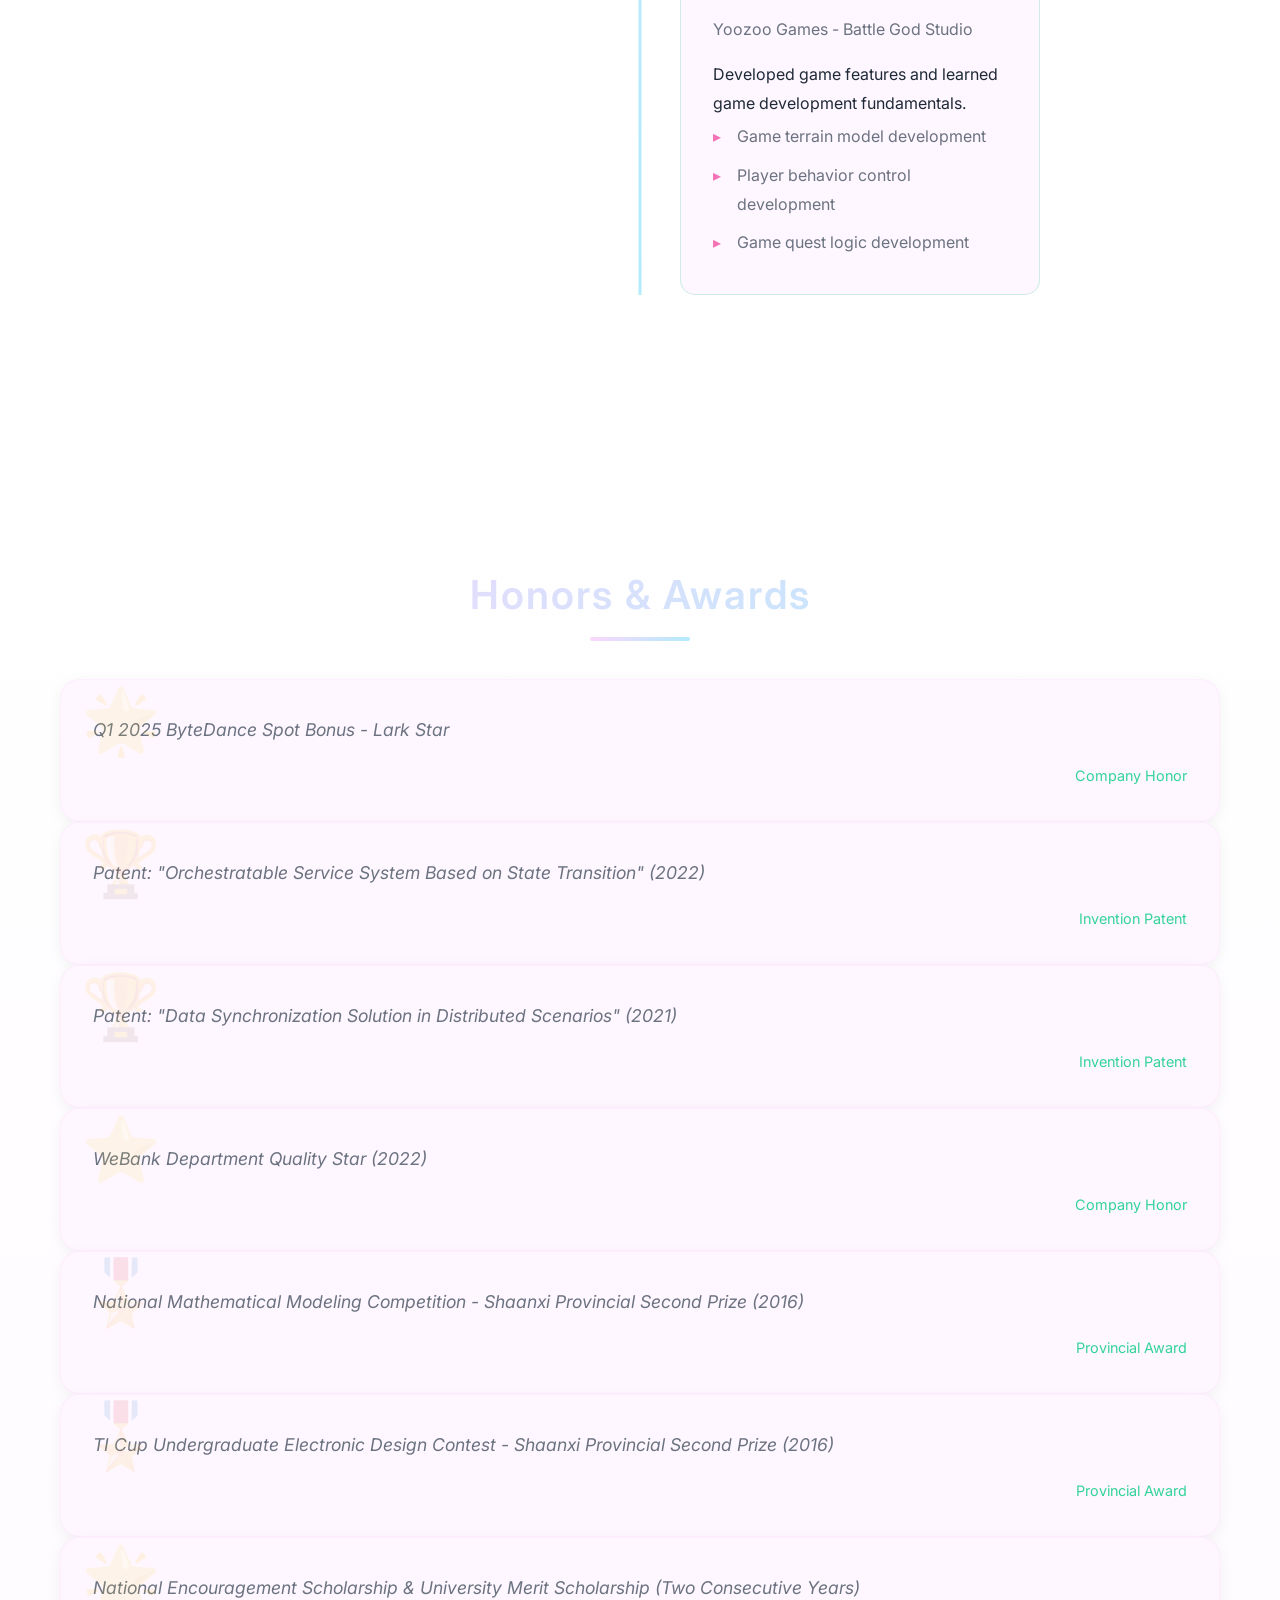
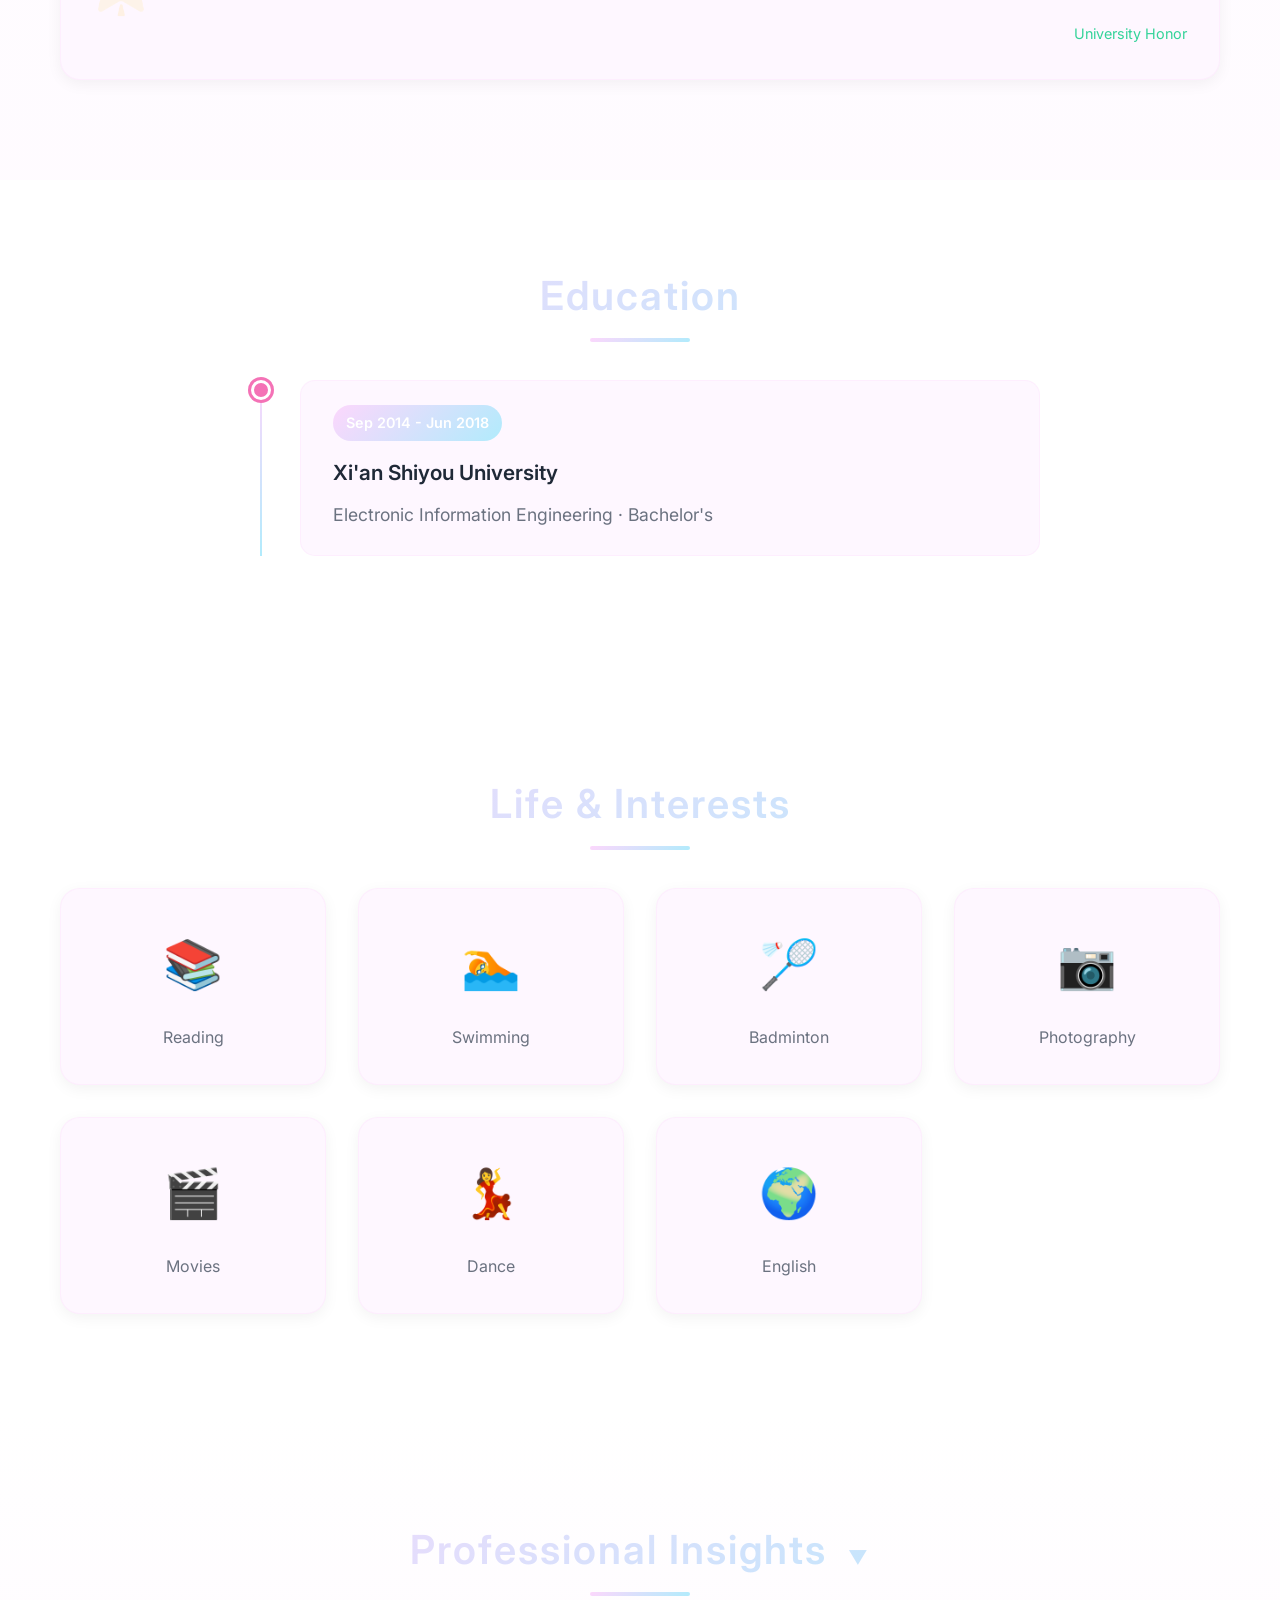
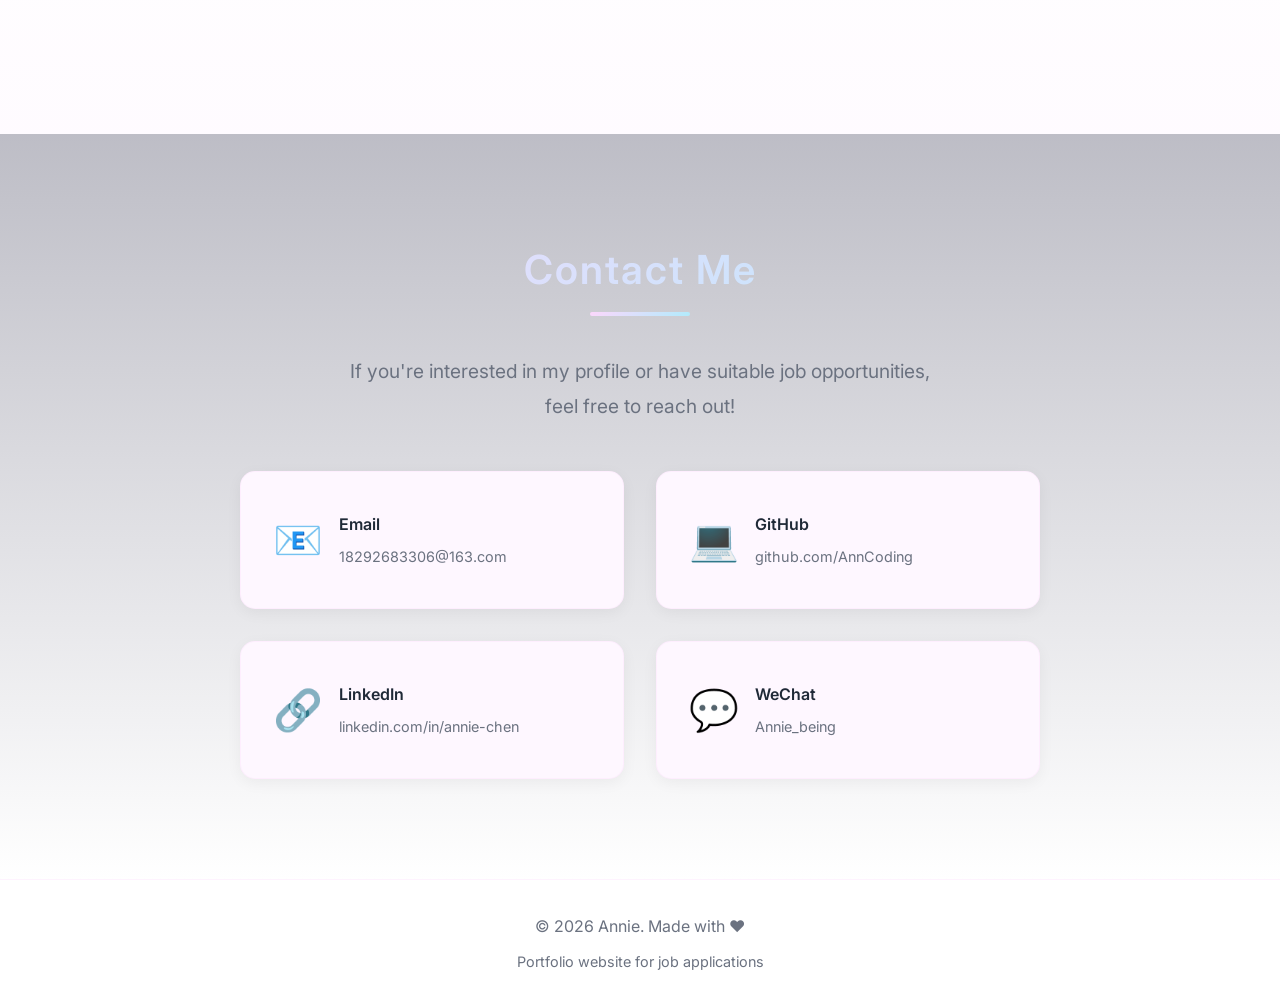
==== commit 6345c8f9: "Update blog button: use subtler style and new text" ====
--- a/index_en.html
+++ b/index_en.html
@@ -66,7 +66,7 @@
                 <p class="typing-text">Backend Developer | Java/Go | AI Applications | Enterprise Systems</p>
                 <div class="hero-buttons">
                     <a href="#about" class="btn btn-primary">Learn More</a>
-                    <a href="https://annies-block.vercel.app/" target="_blank" class="btn btn-accent">📝 Tech Blog</a>
+                    <a href="https://annies-block.vercel.app/" target="_blank" class="btn btn-outline">My Blog</a>
                     <a href="#contact" class="btn btn-secondary">Contact Me</a>
                 </div>
             </div>
--- a/css/style.css
+++ b/css/style.css
@@ -309,15 +309,16 @@
     transform: translateY(-3px);
 }
 
-.btn-accent {
-    background: var(--gradient-3);
+.btn-outline {
+    background: transparent;
+    color: var(--secondary-color);
+    border: 2px solid var(--secondary-color);
+}
+
+.btn-outline:hover {
+    background: var(--secondary-color);
     color: white;
-    box-shadow: 0 4px 15px rgba(52, 211, 153, 0.3);
-}
-
-.btn-accent:hover {
     transform: translateY(-3px);
-    box-shadow: 0 6px 20px rgba(52, 211, 153, 0.5);
 }
 
 /* 浮动图形 */
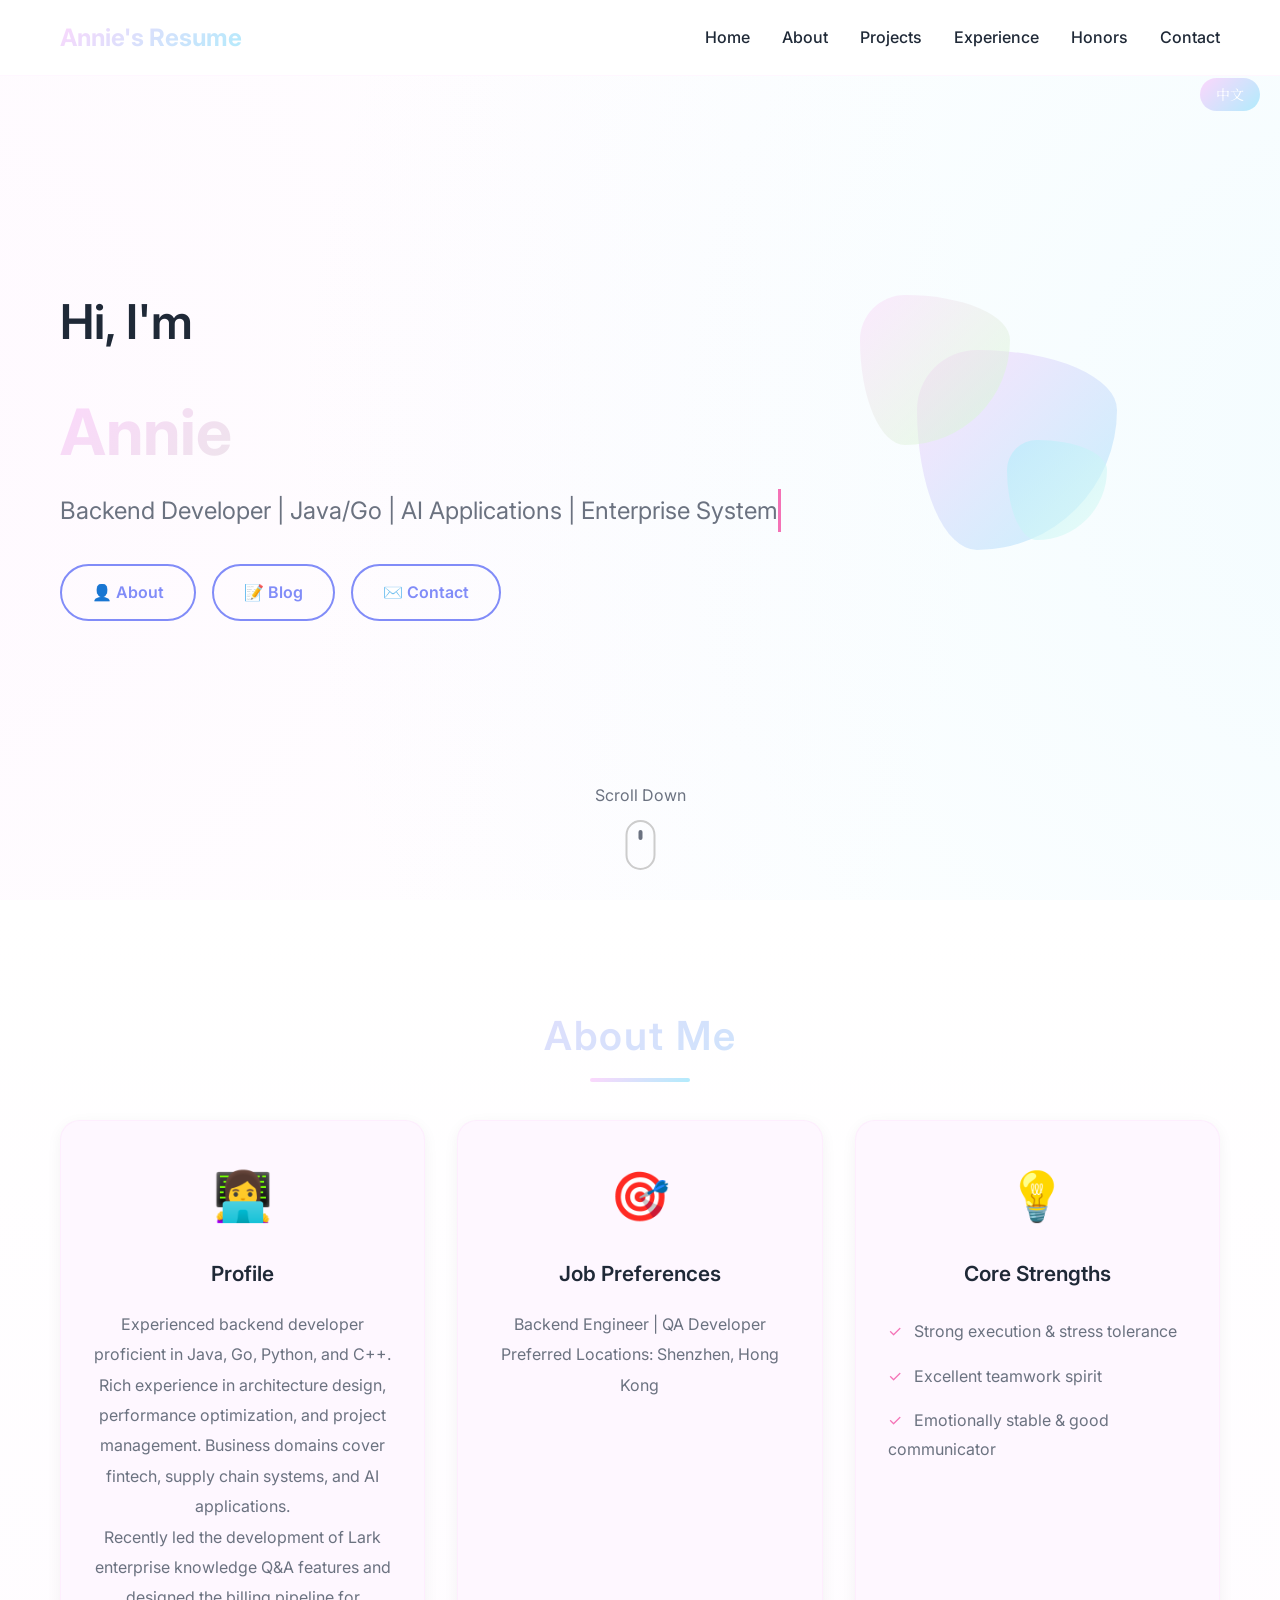
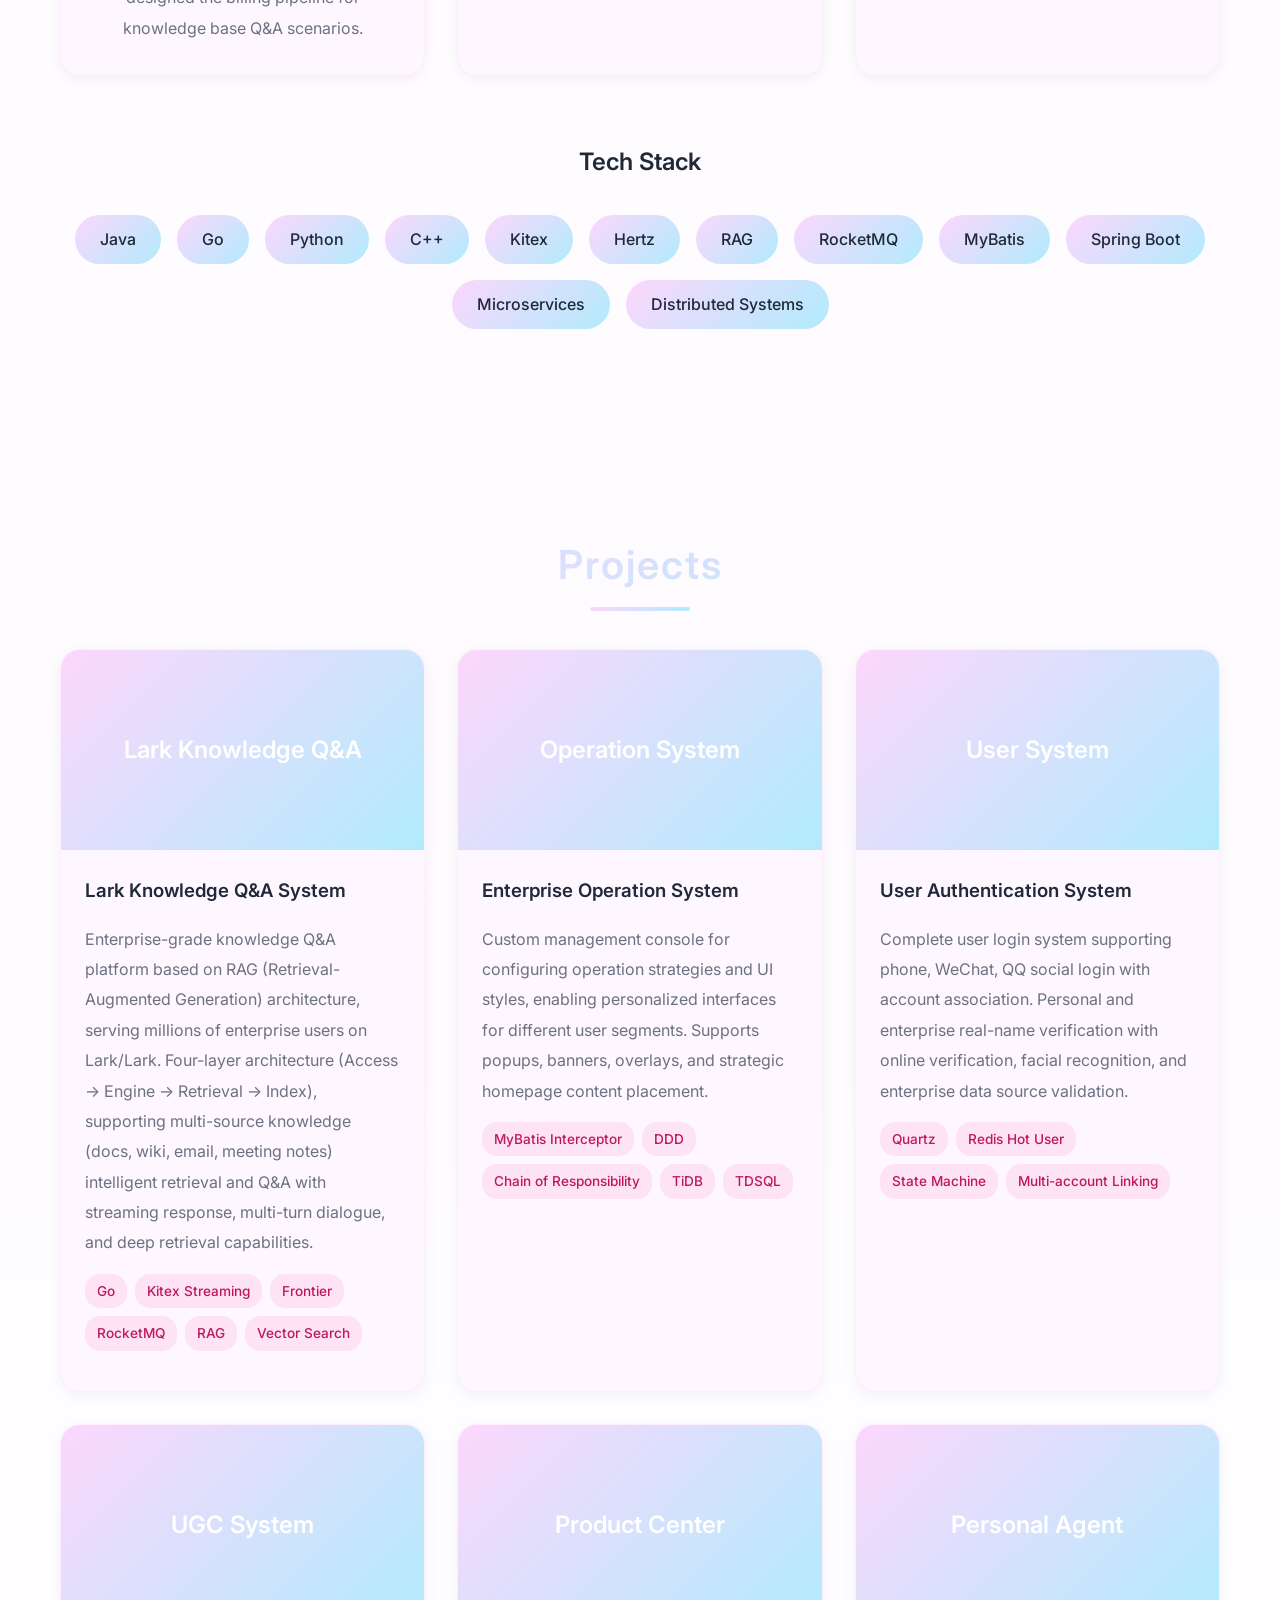
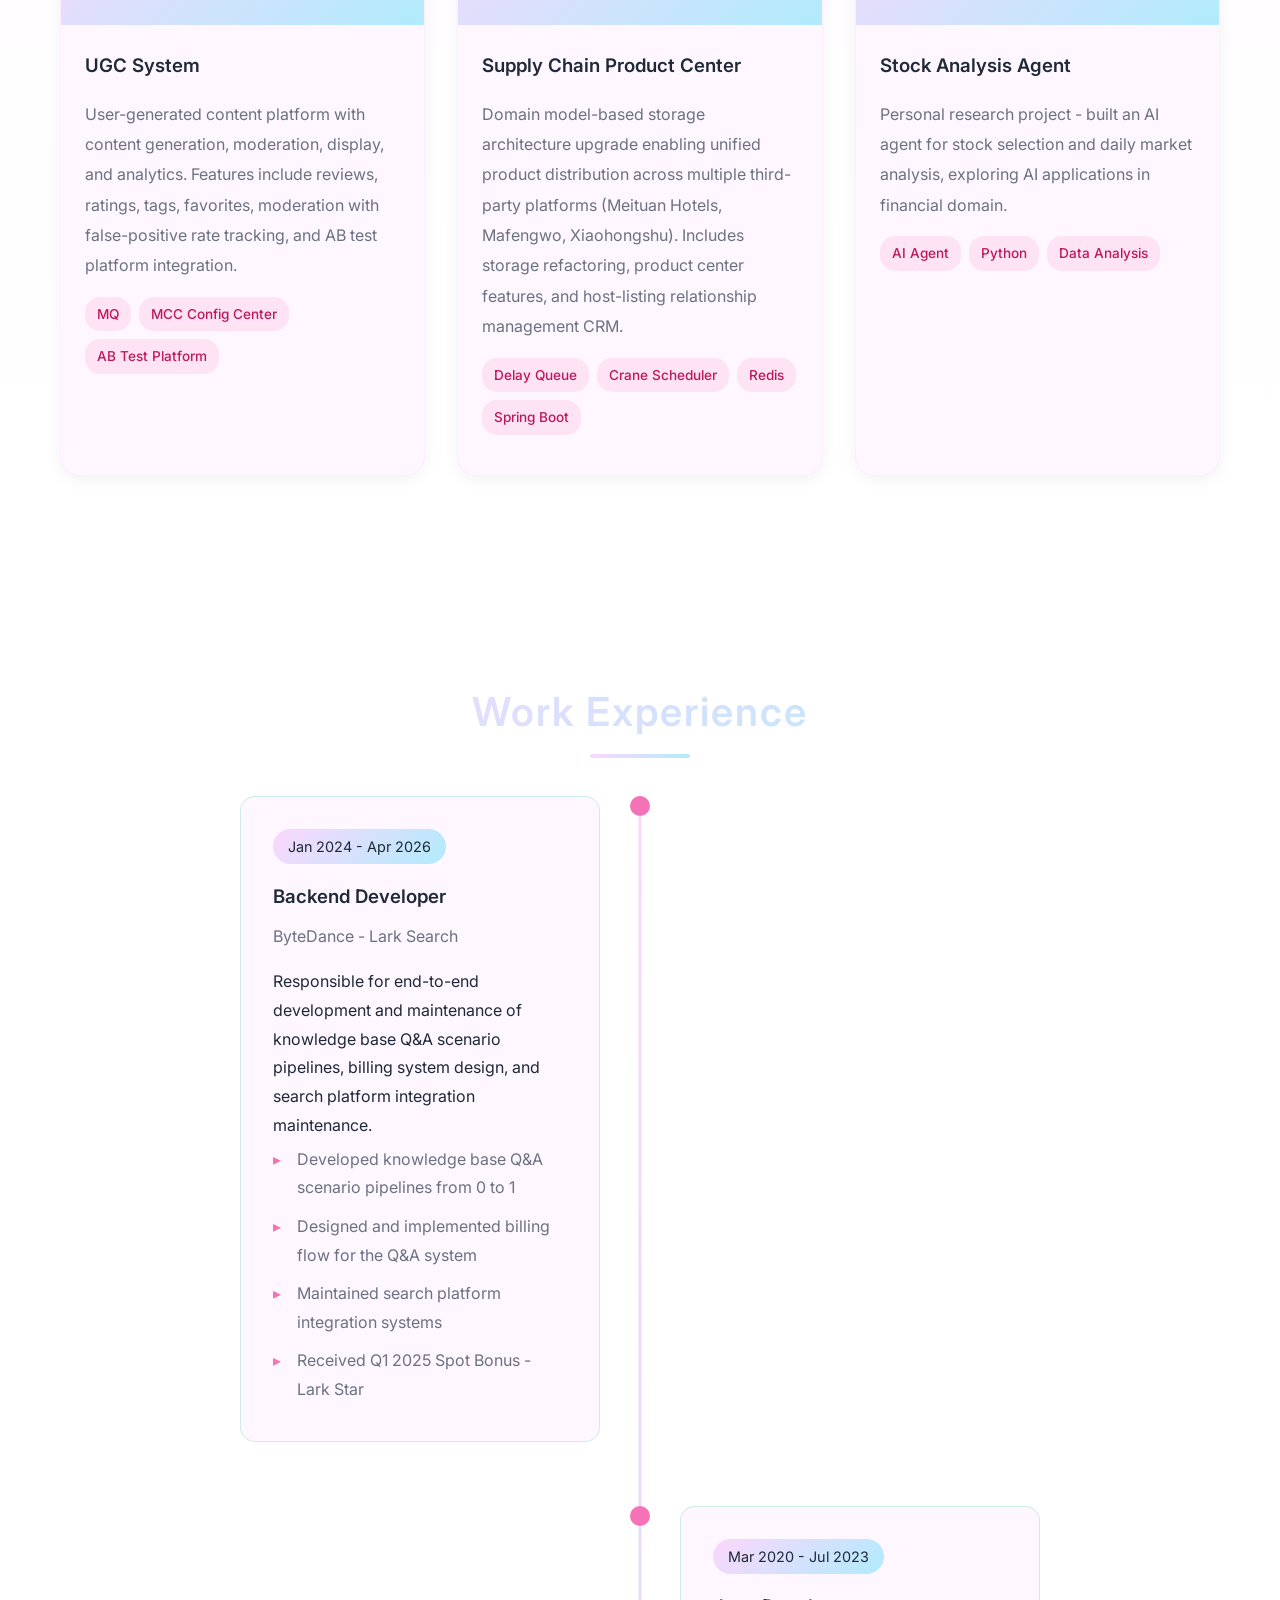
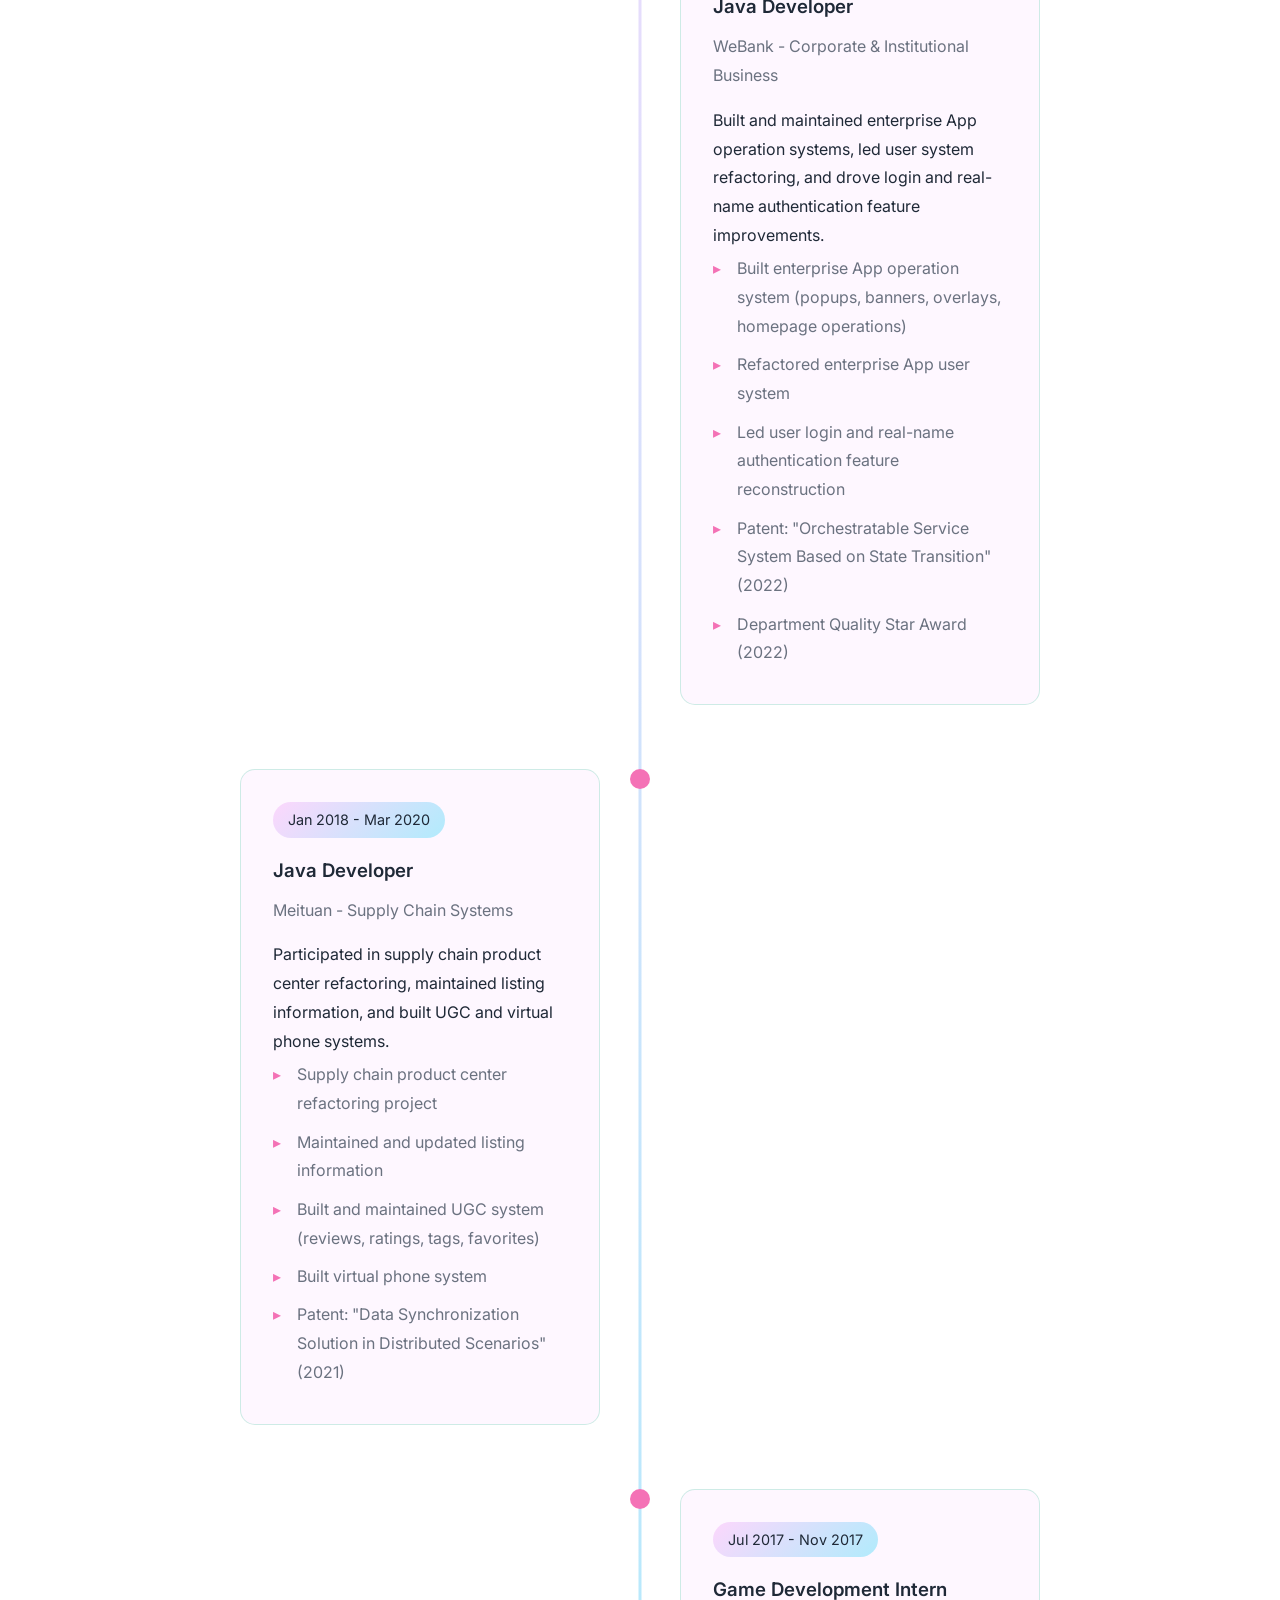
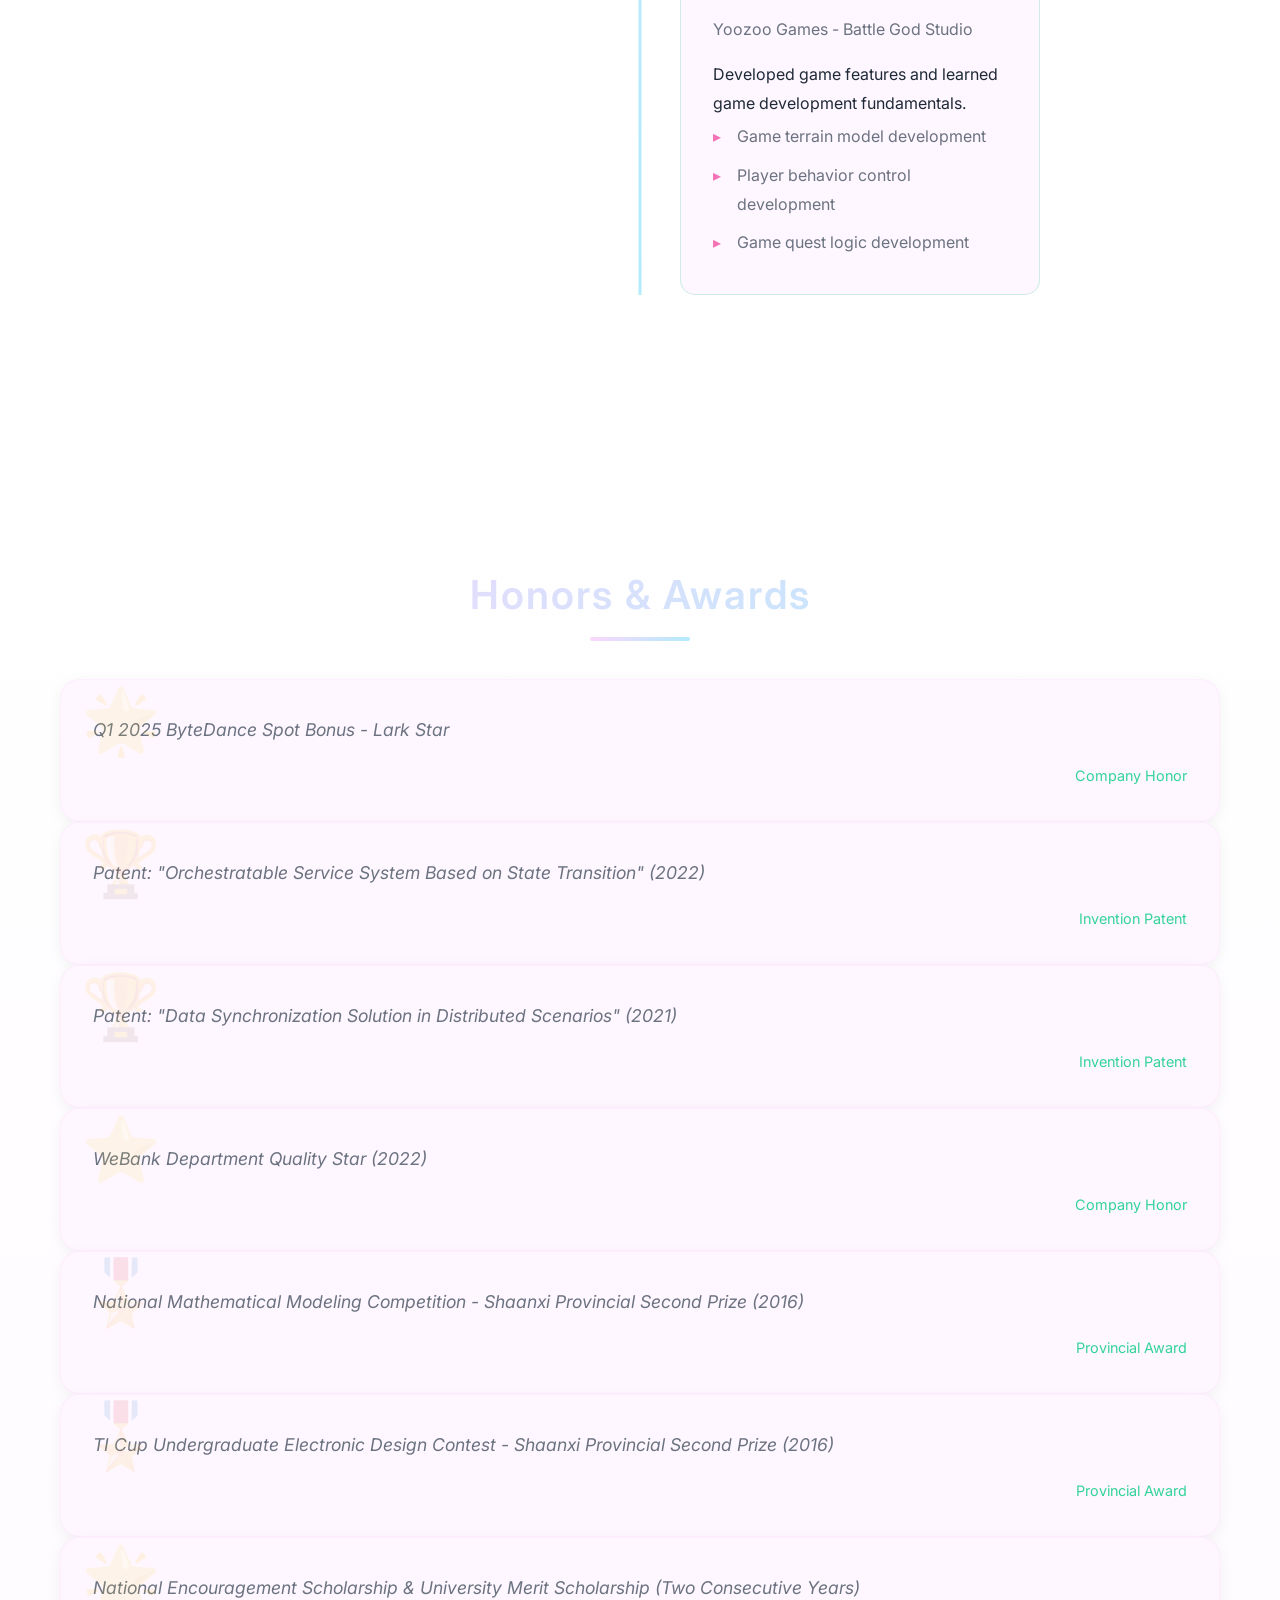
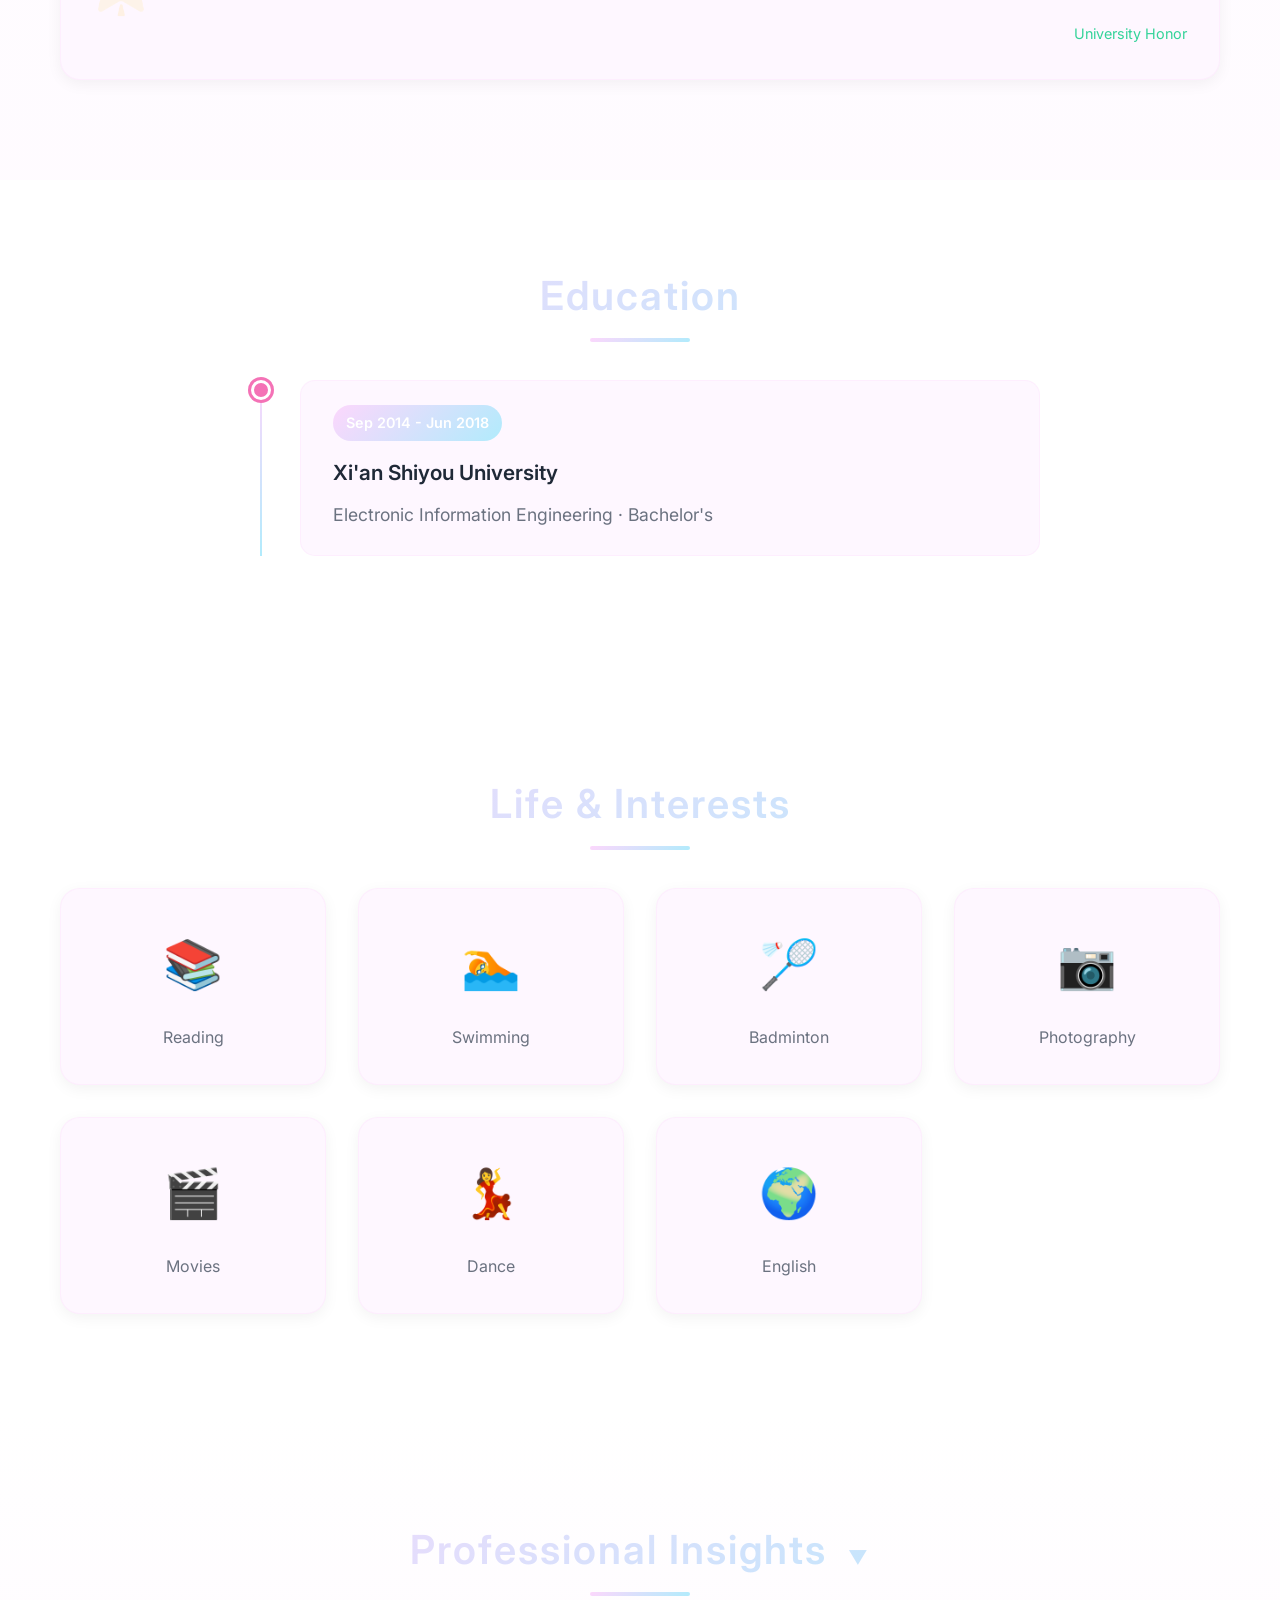
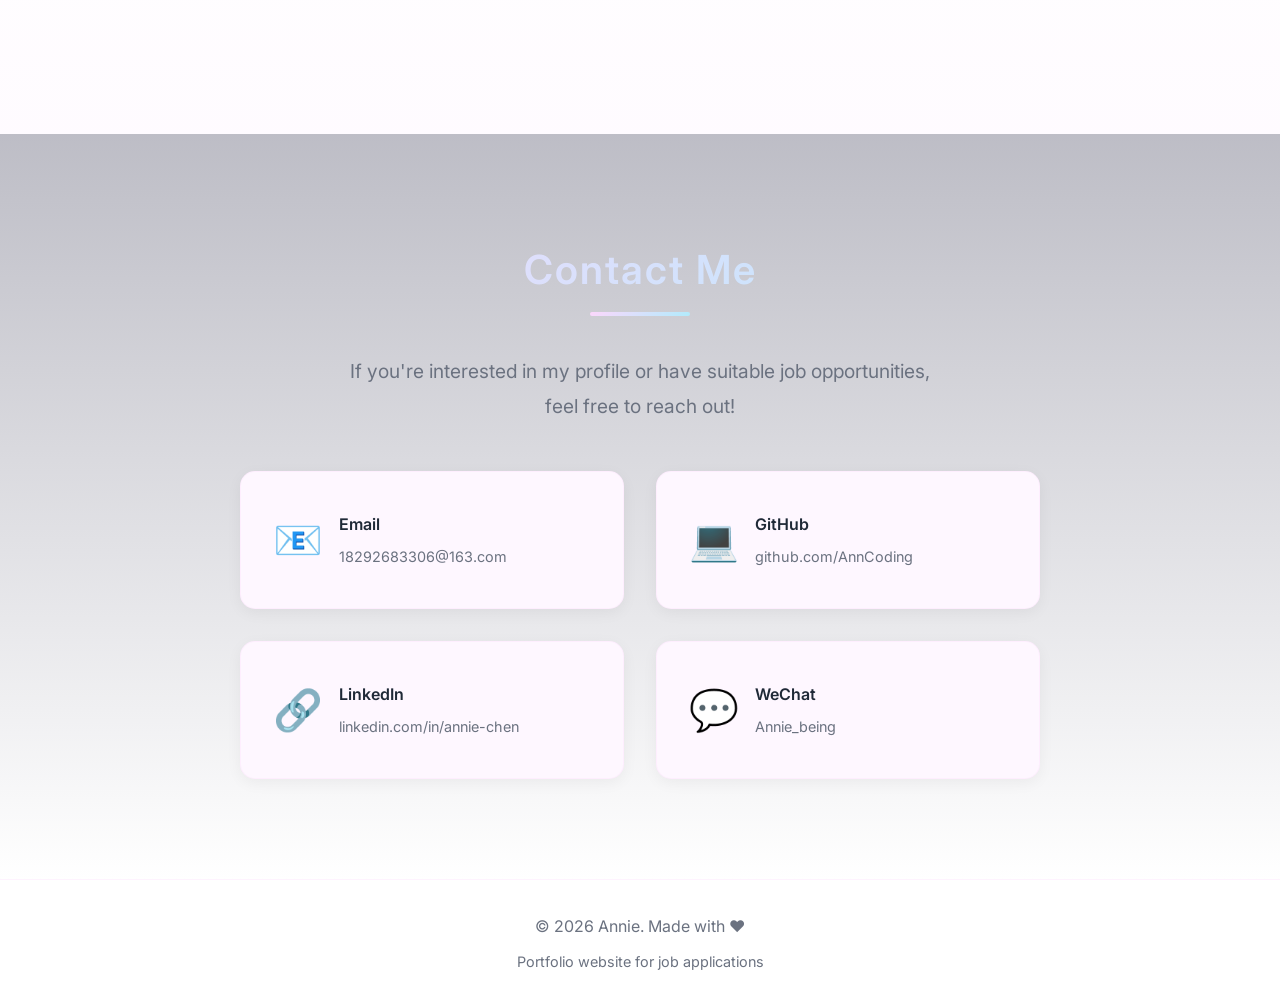
==== commit 3f0fe55a: "Fix: Use 'Lark' instead of 'Feishu' in English version" ====
--- a/index_en.html
+++ b/index_en.html
@@ -65,9 +65,9 @@
                 <h2 class="name-reveal">Annie</h2>
                 <p class="typing-text">Backend Developer | Java/Go | AI Applications | Enterprise Systems</p>
                 <div class="hero-buttons">
-                    <a href="#about" class="btn btn-primary">Learn More</a>
-                    <a href="https://annies-block.vercel.app/" target="_blank" class="btn btn-outline">My Blog</a>
-                    <a href="#contact" class="btn btn-secondary">Contact Me</a>
+                    <a href="#about" class="btn btn-outline">👤 About</a>
+                    <a href="https://annies-block.vercel.app/" target="_blank" class="btn btn-outline">📝 Blog</a>
+                    <a href="#contact" class="btn btn-outline">✉️ Contact</a>
                 </div>
             </div>
             <div class="hero-visual">
@@ -95,7 +95,7 @@
                     <div class="card-icon">👩‍💻</div>
                     <h3>Profile</h3>
                     <p>Experienced backend developer proficient in Java, Go, Python, and C++. Rich experience in architecture design, performance optimization, and project management. Business domains cover fintech, supply chain systems, and AI applications.</p>
-                    <p>Recently led the development of Feishu enterprise knowledge Q&A features and designed the billing pipeline for knowledge base Q&A scenarios.</p>
+                    <p>Recently led the development of Lark enterprise knowledge Q&A features and designed the billing pipeline for knowledge base Q&A scenarios.</p>
                 </div>
                 <div class="about-card">
                     <div class="card-icon">🎯</div>
@@ -140,11 +140,11 @@
             <div class="projects-grid">
                 <div class="project-card">
                     <div class="project-image">
-                        <div class="placeholder-image">Feishu Knowledge Q&A</div>
-                    </div>
-                    <div class="project-content">
-                        <h3>Feishu Knowledge Q&A System</h3>
-                        <p class="project-desc">Enterprise-grade knowledge Q&A platform based on RAG (Retrieval-Augmented Generation) architecture, serving millions of enterprise users on Feishu/Lark. Four-layer architecture (Access → Engine → Retrieval → Index), supporting multi-source knowledge (docs, wiki, email, meeting notes) intelligent retrieval and Q&A with streaming response, multi-turn dialogue, and deep retrieval capabilities.</p>
+                        <div class="placeholder-image">Lark Knowledge Q&A</div>
+                    </div>
+                    <div class="project-content">
+                        <h3>Lark Knowledge Q&A System</h3>
+                        <p class="project-desc">Enterprise-grade knowledge Q&A platform based on RAG (Retrieval-Augmented Generation) architecture, serving millions of enterprise users on Lark/Lark. Four-layer architecture (Access → Engine → Retrieval → Index), supporting multi-source knowledge (docs, wiki, email, meeting notes) intelligent retrieval and Q&A with streaming response, multi-turn dialogue, and deep retrieval capabilities.</p>
                         <div class="project-tech">
                             <span>Go</span>
                             <span>Kitex Streaming</span>
@@ -243,7 +243,7 @@
                     <div class="timeline-content">
                         <div class="timeline-date">Jan 2024 - Apr 2026</div>
                         <h3>Backend Developer</h3>
-                        <h4>ByteDance - Feishu Search</h4>
+                        <h4>ByteDance - Lark Search</h4>
                         <p>Responsible for end-to-end development and maintenance of knowledge base Q&A scenario pipelines, billing system design, and search platform integration maintenance.</p>
                         <ul>
                             <li>Developed knowledge base Q&A scenario pipelines from 0 to 1</li>
@@ -480,7 +480,7 @@
         // Update typing text for English version
         const typingTextsEn = [
             'Backend Developer | Java/Go | AI Applications | Enterprise Systems',
-            'Feishu Knowledge Q&A | WeBank | Meituan',
+            'Lark Knowledge Q&A | WeBank | Meituan',
             'RAG Architecture | Distributed Systems | Performance Optimization'
         ];
     </script>
